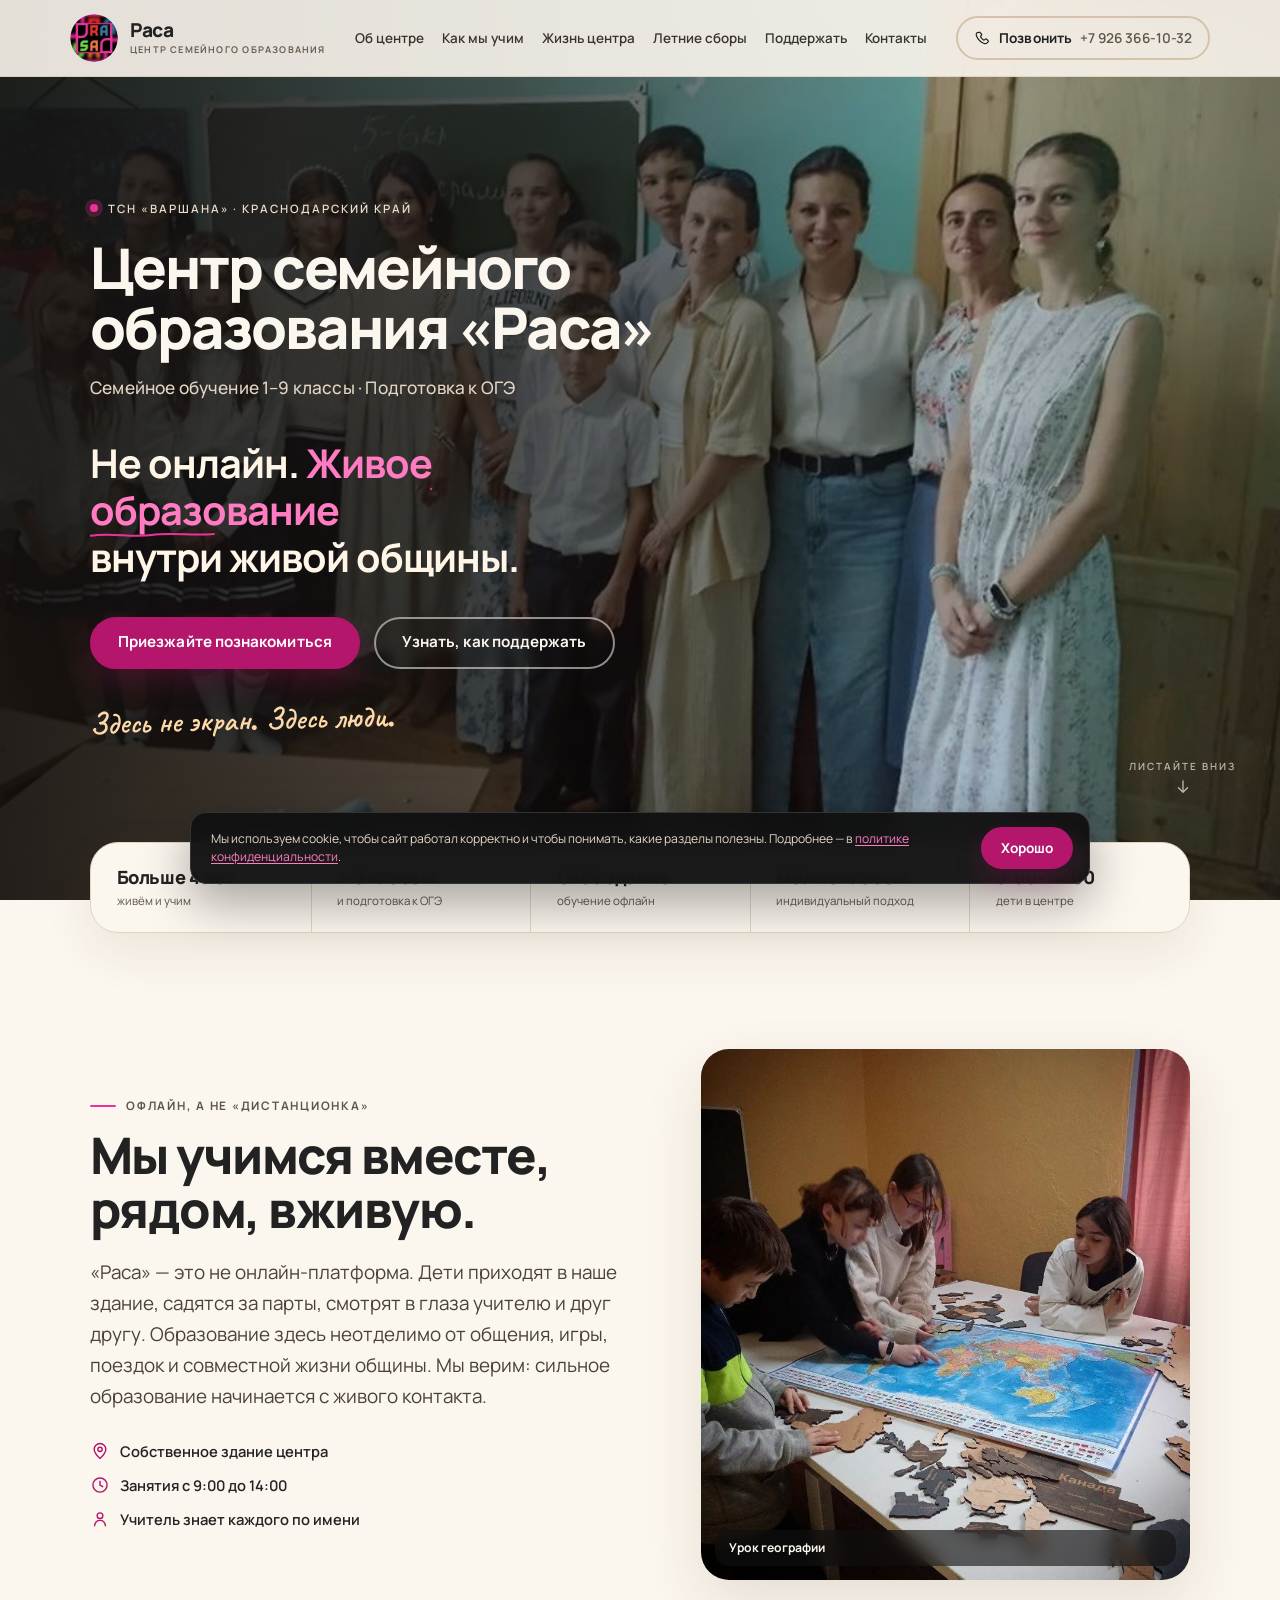
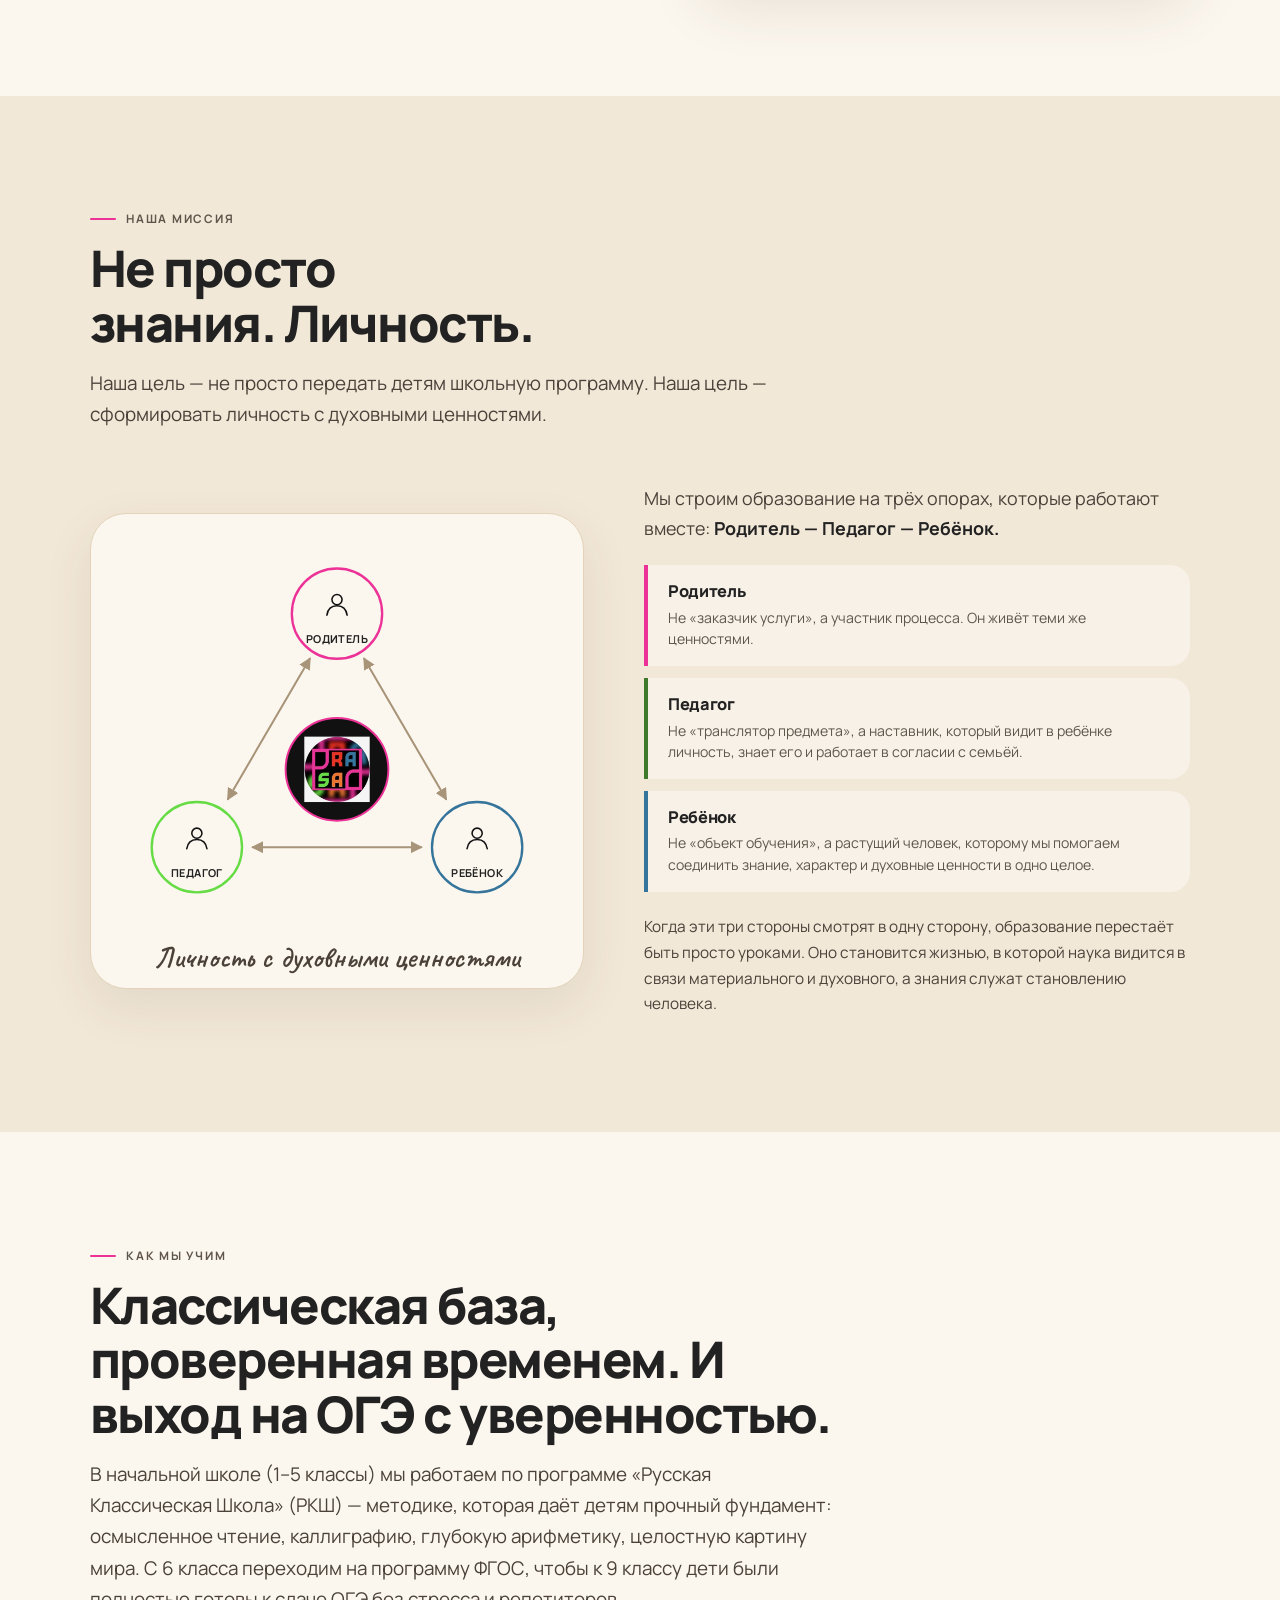
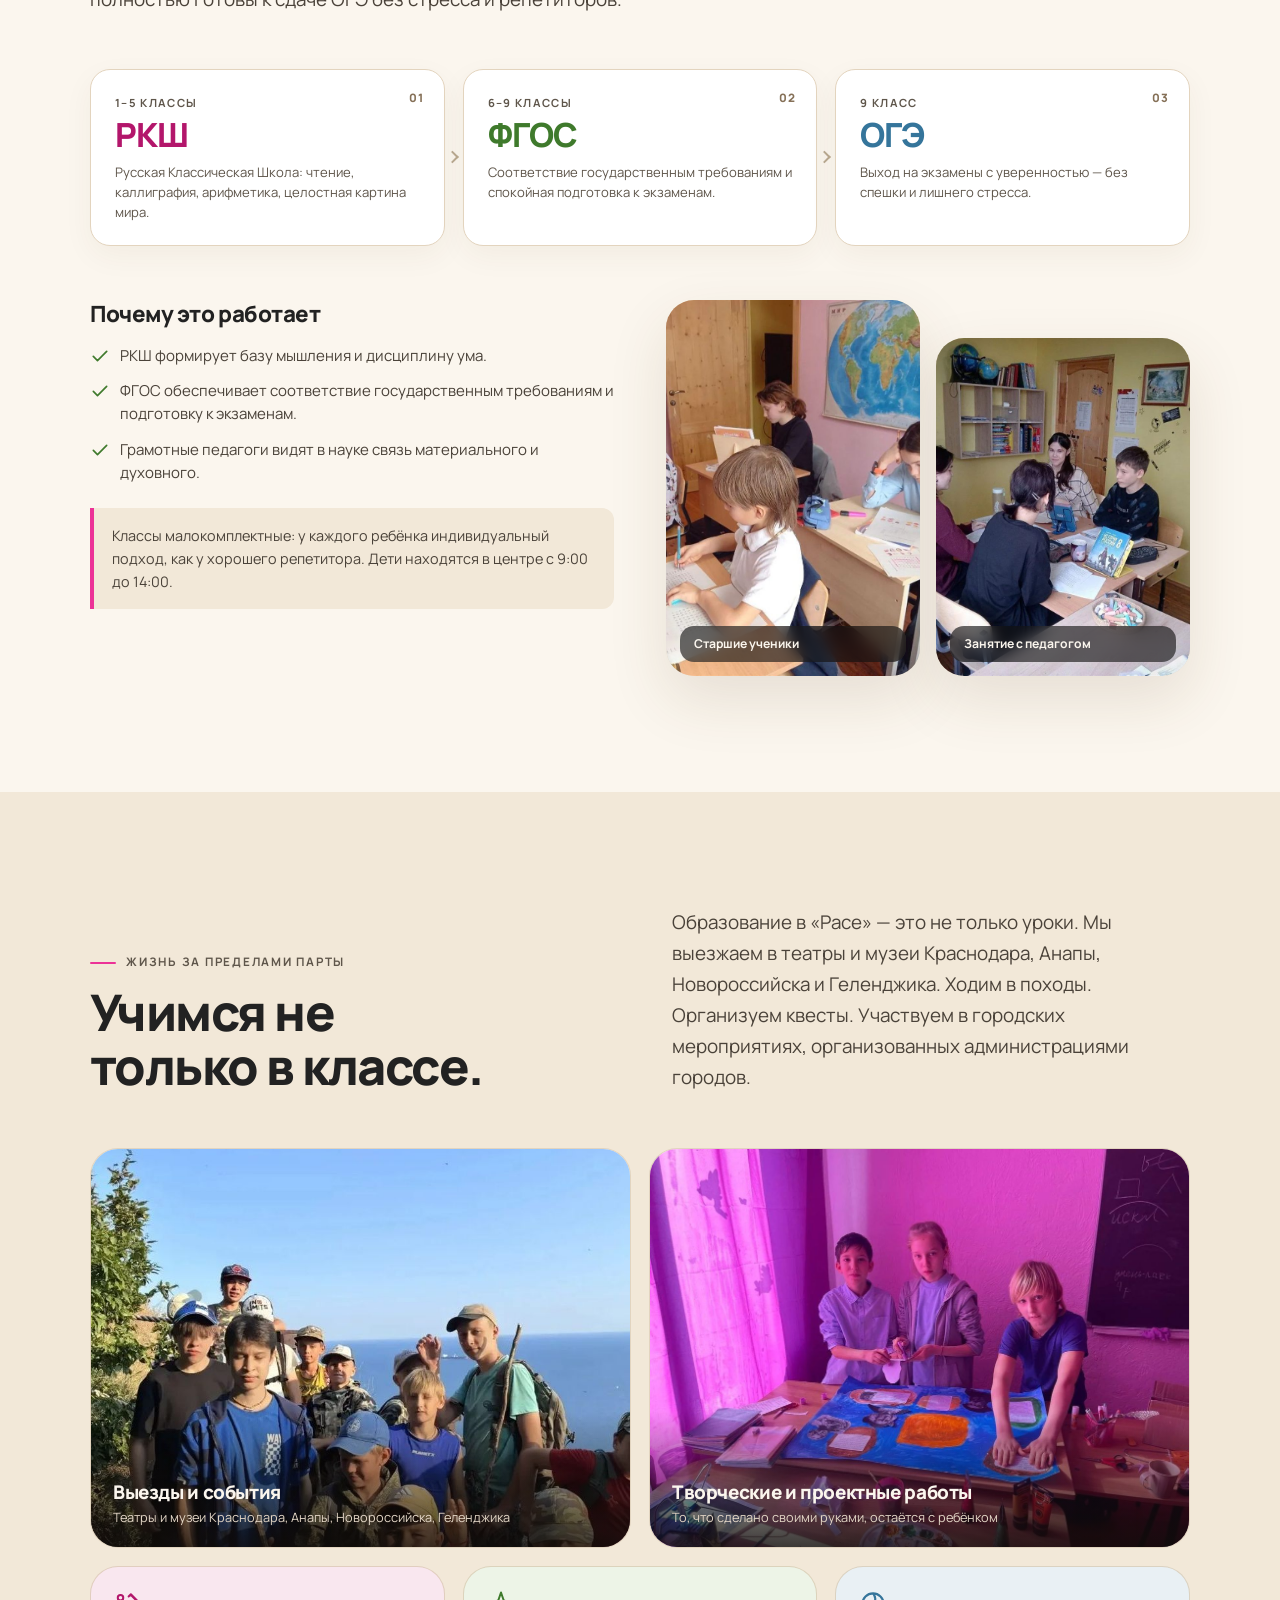
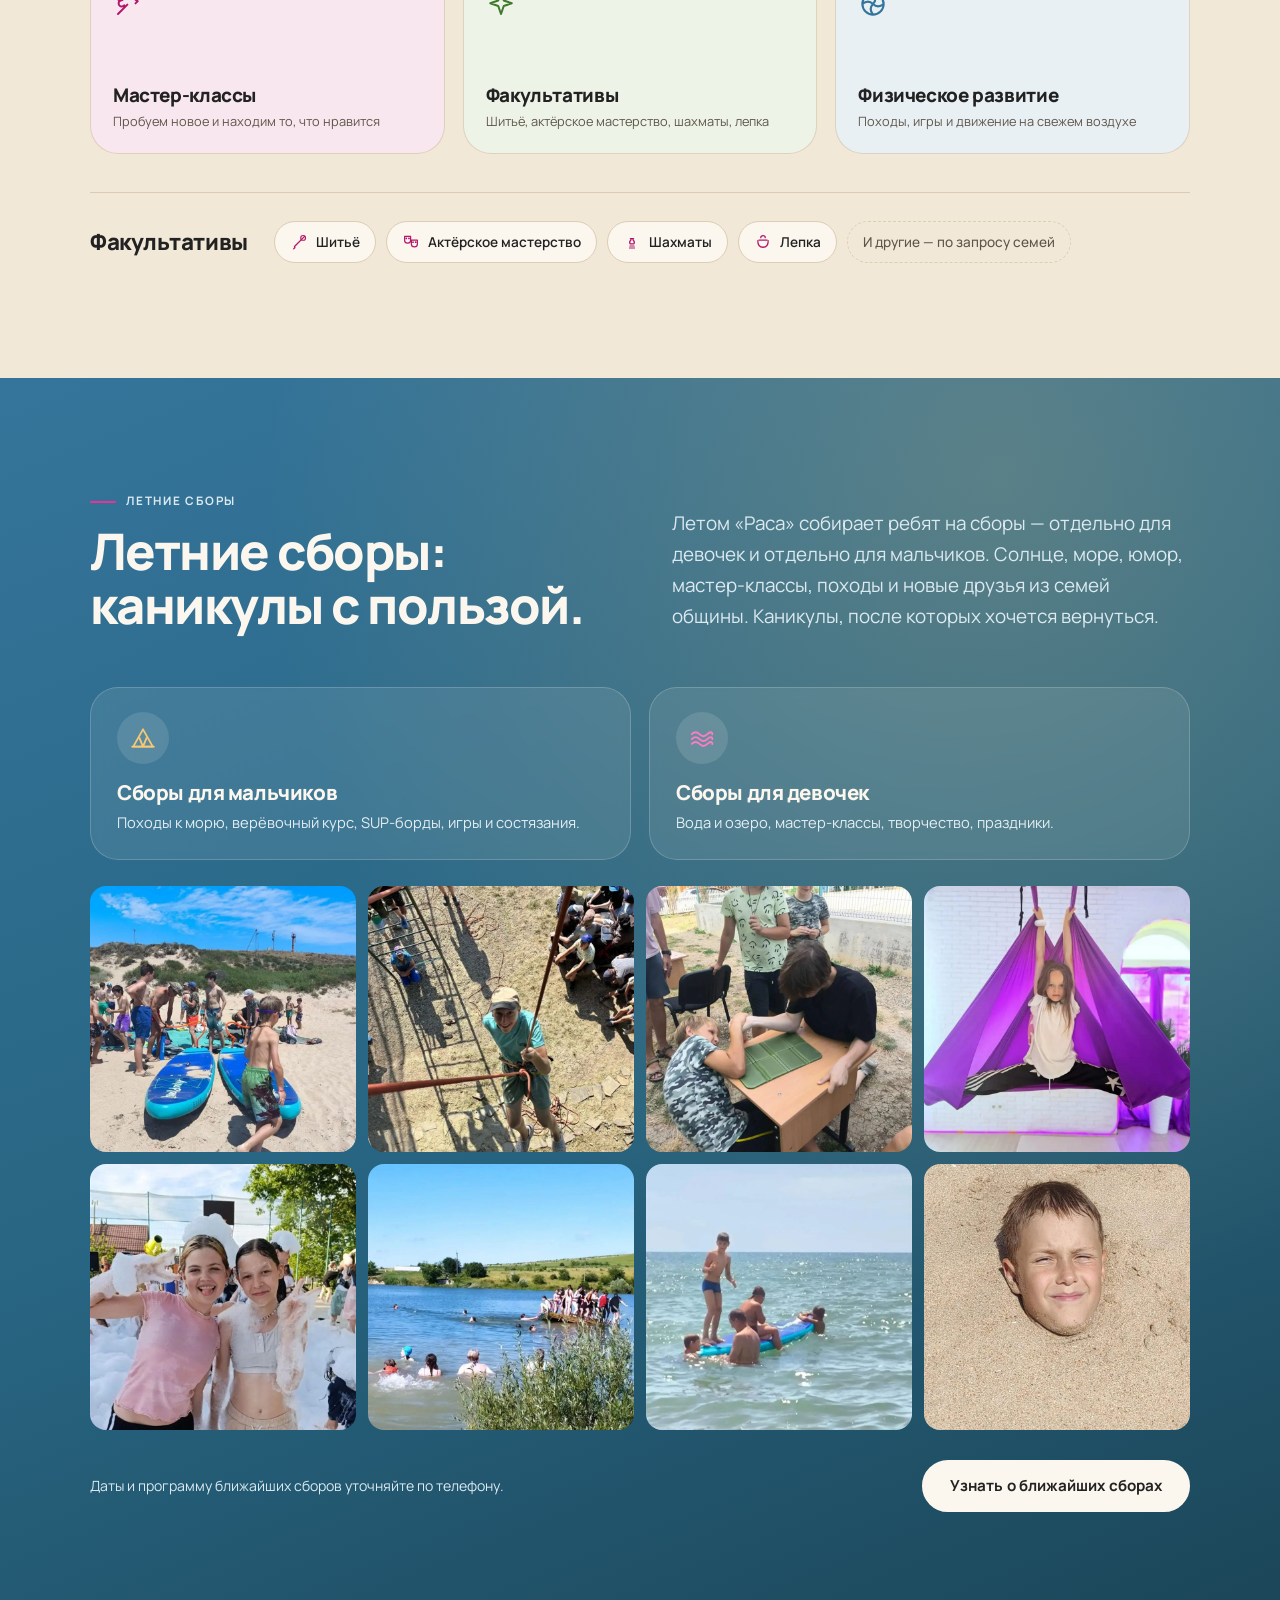
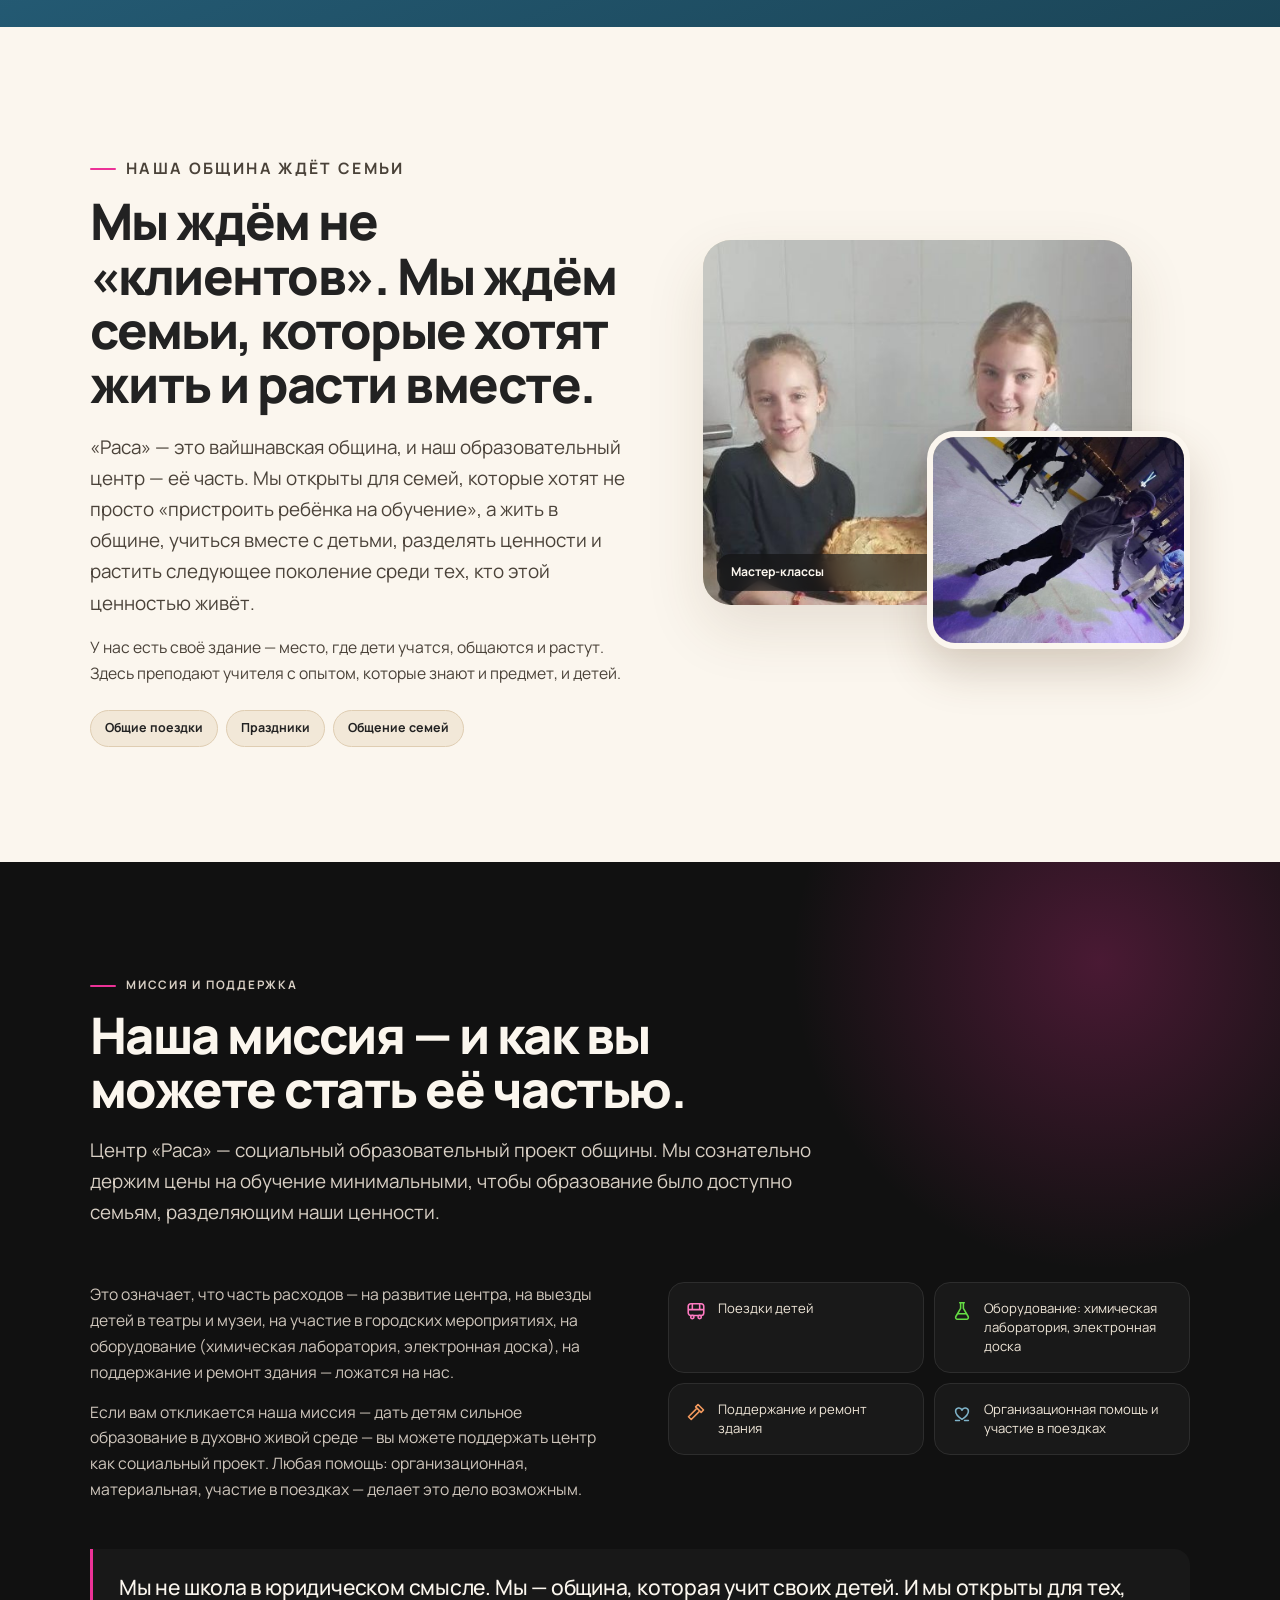
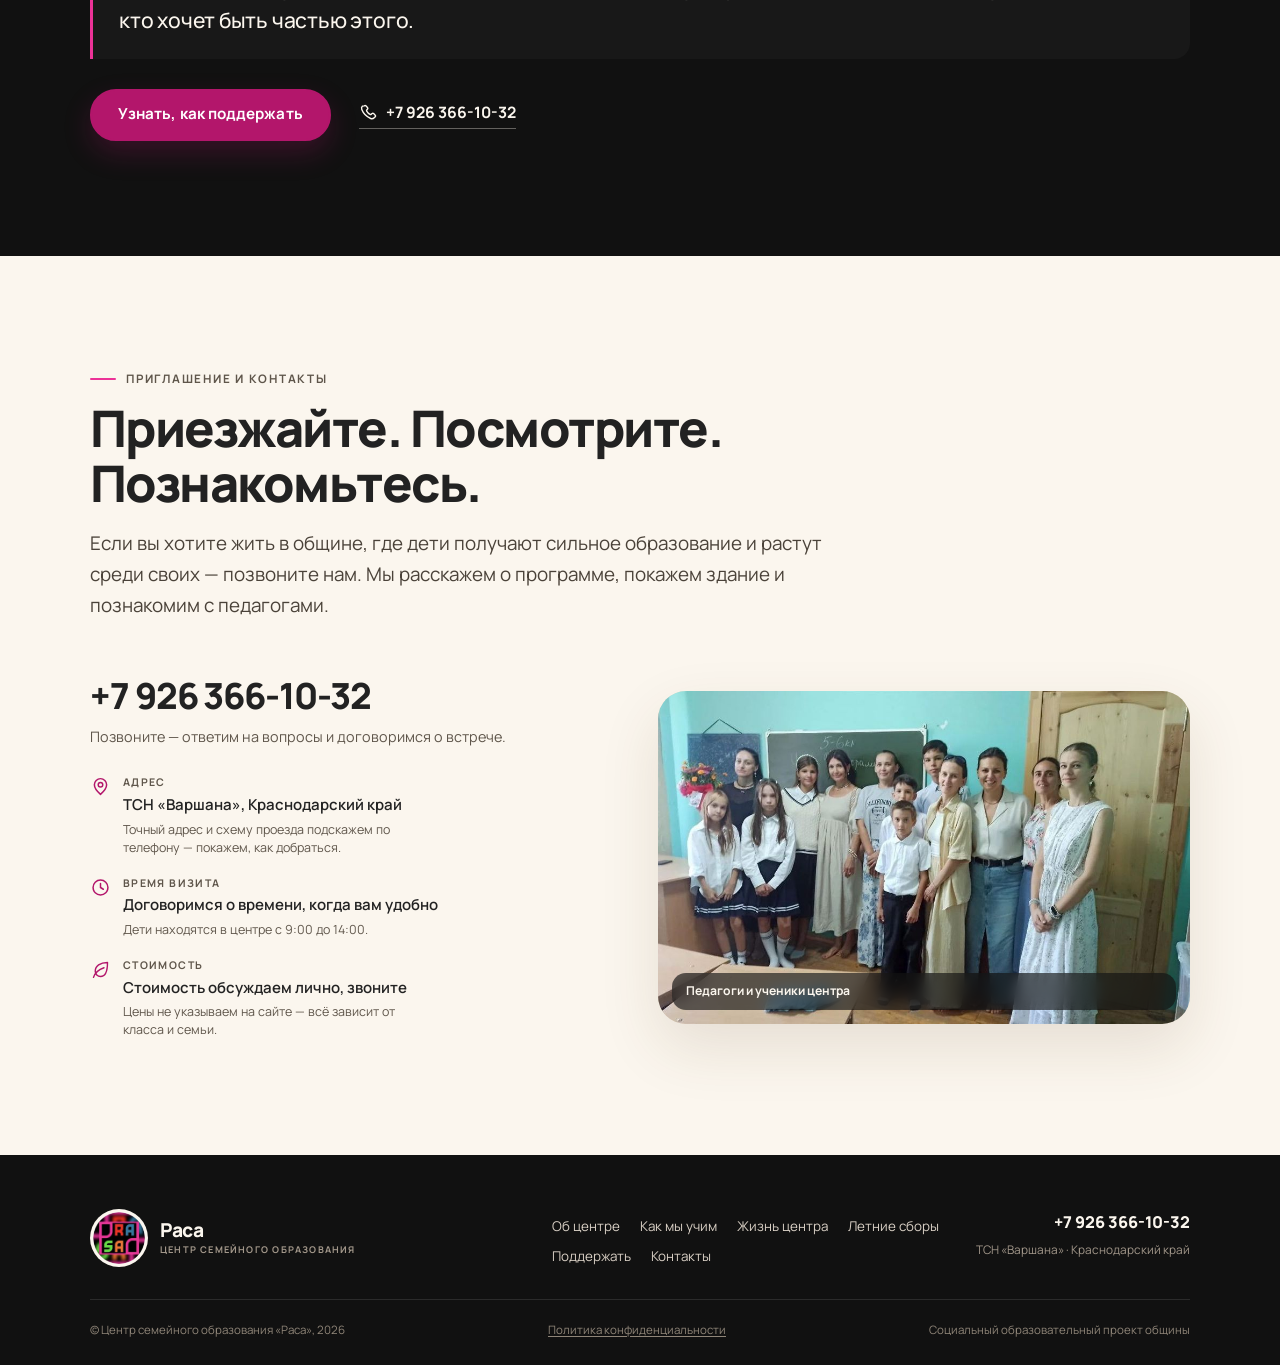
==== index.html @ f750cf36 "Лендинг центра «Раса»: реальные фото, без формы заявки" ====
<!DOCTYPE html>
<html lang="ru" class="no-js">
<head>
  <meta charset="utf-8">
  <meta name="viewport" content="width=device-width, initial-scale=1">
  <title>Центр семейного образования «Раса» — офлайн-обучение 1–9 классы, ТСН «Варшана»</title>
  <meta name="description" content="«Раса» — центр семейного образования в ТСН «Варшана», Краснодарский край. Офлайн-обучение детей 1–9 классов: РКШ, ФГОС, подготовка к ОГЭ, факультативы, поездки и летние сборы.">
  <link rel="canonical" href="https://rasa-center.ru/">
  <meta name="theme-color" content="#FBF6EE">
  <meta name="format-detection" content="telephone=no">

  <meta property="og:type" content="website">
  <meta property="og:locale" content="ru_RU">
  <meta property="og:site_name" content="Центр семейного образования «Раса»">
  <meta property="og:title" content="Центр семейного образования «Раса»">
  <meta property="og:description" content="Не онлайн. Живое образование внутри живой общины. Офлайн-обучение 1–9 классы, подготовка к ОГЭ, факультативы и летние сборы в ТСН «Варшана».">
  <meta property="og:url" content="https://rasa-center.ru/">
  <meta property="og:image" content="https://rasa-center.ru/assets/og-cover.jpg">
  <meta property="og:image:width" content="1200">
  <meta property="og:image:height" content="630">
  <meta property="og:image:alt" content="Центр семейного образования «Раса» — здесь не экран, здесь люди">
  <meta name="twitter:card" content="summary_large_image">
  <meta name="twitter:title" content="Центр семейного образования «Раса»">
  <meta name="twitter:description" content="Не онлайн. Живое образование внутри живой общины. ТСН «Варшана», Краснодарский край.">
  <meta name="twitter:image" content="https://rasa-center.ru/assets/og-cover.jpg">

  <link rel="icon" type="image/svg+xml" href="favicon.svg">
  <link rel="apple-touch-icon" href="assets/apple-touch-icon.png">
  <link rel="manifest" href="site.webmanifest">

  <link rel="stylesheet" href="styles.css">

  <script>document.documentElement.classList.remove('no-js');document.documentElement.classList.add('js');</script>

  <script type="application/ld+json">
  {
    "@context": "https://schema.org",
    "@type": ["EducationalOrganization", "Organization"],
    "name": "Центр семейного образования «Раса»",
    "alternateName": "Раса",
    "description": "Офлайн-центр семейного образования для детей 1–9 классов в ТСН «Варшана», Краснодарский край. Начальная школа по программе «Русская Классическая Школа», средняя — по ФГОС, подготовка к ОГЭ.",
    "url": "https://rasa-center.ru/",
    "logo": "https://rasa-center.ru/assets/logo.png",
    "image": "https://rasa-center.ru/assets/og-cover.jpg",
    "telephone": "+7-926-366-10-32",
    "address": {
      "@type": "PostalAddress",
      "addressRegion": "Краснодарский край",
      "addressLocality": "ТСН «Варшана»",
      "addressCountry": "RU"
    },
    "areaServed": {
      "@type": "AdministrativeArea",
      "name": "Краснодарский край"
    },
    "knowsAbout": ["семейное образование", "Русская Классическая Школа", "ФГОС", "подготовка к ОГЭ"]
  }
  </script>
</head>
<body>
  <a class="skip-link" href="#main">Перейти к содержанию</a>

  <!-- SVG-спрайт иконок -->
  <svg class="svg-sprite" xmlns="http://www.w3.org/2000/svg" aria-hidden="true" focusable="false">
    <symbol id="i-phone" viewBox="0 0 24 24">
      <path d="M6.6 3.5c.5-.5 1.3-.5 1.8 0l2 2c.5.5.6 1.3.1 1.9l-1 1.2c-.3.4-.4.9-.1 1.3 1 1.7 2.4 3.1 4.1 4.1.4.2.9.2 1.3-.1l1.2-1c.6-.5 1.4-.4 1.9.1l2 2c.5.5.5 1.3 0 1.8l-1.3 1.3c-1.1 1.1-2.8 1.5-4.3.9-5-2-8.9-5.9-10.9-10.9-.6-1.5-.2-3.2.9-4.3z" fill="none" stroke="currentColor" stroke-width="1.7" stroke-linejoin="round"/>
    </symbol>
    <symbol id="i-arrow-right" viewBox="0 0 24 24">
      <path d="M4 12h15M13 6l6 6-6 6" fill="none" stroke="currentColor" stroke-width="1.8" stroke-linecap="round" stroke-linejoin="round"/>
    </symbol>
    <symbol id="i-arrow-down" viewBox="0 0 24 24">
      <path d="M12 4v15M6 13l6 6 6-6" fill="none" stroke="currentColor" stroke-width="1.8" stroke-linecap="round" stroke-linejoin="round"/>
    </symbol>
    <symbol id="i-check" viewBox="0 0 24 24">
      <path d="M4 12.5l5 5L20 6.5" fill="none" stroke="currentColor" stroke-width="2" stroke-linecap="round" stroke-linejoin="round"/>
    </symbol>
    <symbol id="i-pin" viewBox="0 0 24 24">
      <path d="M12 21s7-6.2 7-11a7 7 0 1 0-14 0c0 4.8 7 11 7 11z" fill="none" stroke="currentColor" stroke-width="1.7" stroke-linejoin="round"/>
      <circle cx="12" cy="10" r="2.6" fill="none" stroke="currentColor" stroke-width="1.7"/>
    </symbol>
    <symbol id="i-clock" viewBox="0 0 24 24">
      <circle cx="12" cy="12" r="8.5" fill="none" stroke="currentColor" stroke-width="1.7"/>
      <path d="M12 7.5V12l3.2 2" fill="none" stroke="currentColor" stroke-width="1.7" stroke-linecap="round"/>
    </symbol>
    <symbol id="i-sun" viewBox="0 0 24 24">
      <circle cx="12" cy="12" r="4.2" fill="none" stroke="currentColor" stroke-width="1.7"/>
      <path d="M12 2.5v2.2M12 19.3v2.2M2.5 12h2.2M19.3 12h2.2M5.2 5.2l1.6 1.6M17.2 17.2l1.6 1.6M18.8 5.2l-1.6 1.6M6.8 17.2l-1.6 1.6" fill="none" stroke="currentColor" stroke-width="1.7" stroke-linecap="round"/>
    </symbol>
    <symbol id="i-spark" viewBox="0 0 24 24">
      <path d="M12 2.8l2.2 6.4 6.4 2.2-6.4 2.2L12 20l-2.2-6.4L3.4 11.4l6.4-2.2z" fill="none" stroke="currentColor" stroke-width="1.6" stroke-linejoin="round"/>
    </symbol>
    <symbol id="i-bus" viewBox="0 0 24 24">
      <rect x="3.5" y="4" width="17" height="13" rx="3" fill="none" stroke="currentColor" stroke-width="1.7"/>
      <path d="M3.5 10.5h17M8 4v6.5M16 4v6.5" fill="none" stroke="currentColor" stroke-width="1.7"/>
      <circle cx="8" cy="18.5" r="1.8" fill="none" stroke="currentColor" stroke-width="1.7"/>
      <circle cx="16" cy="18.5" r="1.8" fill="none" stroke="currentColor" stroke-width="1.7"/>
    </symbol>
    <symbol id="i-flask" viewBox="0 0 24 24">
      <path d="M9.5 3h5M10.5 3v6.2L5.3 18a2 2 0 0 0 1.8 3h9.8a2 2 0 0 0 1.8-3l-5.2-8.8V3" fill="none" stroke="currentColor" stroke-width="1.7" stroke-linecap="round" stroke-linejoin="round"/>
      <path d="M7.2 15h9.6" fill="none" stroke="currentColor" stroke-width="1.7"/>
    </symbol>
    <symbol id="i-hammer" viewBox="0 0 24 24">
      <path d="M14.2 3.8l6 6-2.6 2.6-6-6zM12.4 8.6L3.8 17.2l3 3 8.6-8.6" fill="none" stroke="currentColor" stroke-width="1.7" stroke-linejoin="round"/>
    </symbol>
    <symbol id="i-heart-hands" viewBox="0 0 24 24">
      <path d="M12 20s-7-4.3-7-9a3.6 3.6 0 0 1 7-1 3.6 3.6 0 0 1 7 1c0 4.7-7 9-7 9z" fill="none" stroke="currentColor" stroke-width="1.7" stroke-linejoin="round"/>
      <path d="M5 21.2h4.2M14.8 21.2H19" stroke="currentColor" stroke-width="1.7" stroke-linecap="round"/>
    </symbol>
    <symbol id="i-needle" viewBox="0 0 24 24">
      <path d="M19.5 4.5L6 18M5 21l1.6-1.6M9 15l-3 3" fill="none" stroke="currentColor" stroke-width="1.7" stroke-linecap="round"/>
      <circle cx="17.5" cy="6.5" r="3.2" fill="none" stroke="currentColor" stroke-width="1.5"/>
    </symbol>
    <symbol id="i-masks" viewBox="0 0 24 24">
      <path d="M3.5 4.5h8v5a4 4 0 0 1-8 0z" fill="none" stroke="currentColor" stroke-width="1.6" stroke-linejoin="round"/>
      <path d="M12.5 9.5h8v5a4 4 0 0 1-8 0z" fill="none" stroke="currentColor" stroke-width="1.6" stroke-linejoin="round"/>
      <path d="M5.7 7.2h.01M9.3 7.2h.01M14.7 12.2h.01M18.3 12.2h.01" stroke="currentColor" stroke-width="2.4" stroke-linecap="round"/>
    </symbol>
    <symbol id="i-chess" viewBox="0 0 24 24">
      <path d="M8 20h8M8.6 17.3h6.8M9.6 14.5c-1.6-2.3-.3-4.4 1.3-5.6l-1.1-1.6h4.4l-1.1 1.6c1.6 1.2 2.9 3.3 1.3 5.6z" fill="none" stroke="currentColor" stroke-width="1.6" stroke-linejoin="round"/>
    </symbol>
    <symbol id="i-clay" viewBox="0 0 24 24">
      <path d="M5 9.5c0 6 2.4 9.5 7 9.5s7-3.5 7-9.5" fill="none" stroke="currentColor" stroke-width="1.7"/>
      <path d="M6.5 9.5h11M9 6.2c0-1.5 1.3-2.7 3-2.7s3 1.2 3 2.7" fill="none" stroke="currentColor" stroke-width="1.7" stroke-linecap="round"/>
    </symbol>
    <symbol id="i-ball" viewBox="0 0 24 24">
      <circle cx="12" cy="12" r="8.5" fill="none" stroke="currentColor" stroke-width="1.7"/>
      <path d="M12 3.5c2.4 3 2.4 6 0 8.5s-2.4 5.5 0 8.5M3.5 12c3-2.4 6-2.4 8.5 0s5.5 2.4 8.5 0" fill="none" stroke="currentColor" stroke-width="1.7"/>
    </symbol>
    <symbol id="i-tent" viewBox="0 0 24 24">
      <path d="M12 4L3 20h18z" fill="none" stroke="currentColor" stroke-width="1.7" stroke-linejoin="round"/>
      <path d="M12 20l3.5-8.5M12 20l-3.5-8.5" fill="none" stroke="currentColor" stroke-width="1.7"/>
      <path d="M2 20h20" fill="none" stroke="currentColor" stroke-width="1.7" stroke-linecap="round"/>
    </symbol>
    <symbol id="i-waves" viewBox="0 0 24 24">
      <path d="M2.5 8.5c2.4-2.4 4.8-2.4 7.2 0s4.8 2.4 7.2 0 4.8-2.4 4.6 0M2.5 13c2.4-2.4 4.8-2.4 7.2 0s4.8 2.4 7.2 0 4.8-2.4 4.6 0M2.5 17.5c2.4-2.4 4.8-2.4 7.2 0s4.8 2.4 7.2 0 4.8-2.4 4.6 0" fill="none" stroke="currentColor" stroke-width="1.7" stroke-linecap="round"/>
    </symbol>
    <symbol id="i-workshop" viewBox="0 0 24 24">
      <path d="M4 20l7.5-7.5M14 4.5l5.5 5.5M12.5 6l1.8-1.8 5.5 5.5-1.8 1.8M5.5 9.5a2.5 2.5 0 1 0 3.5 3.5" fill="none" stroke="currentColor" stroke-width="1.6" stroke-linecap="round" stroke-linejoin="round"/>
      <circle cx="6" cy="7" r="2.2" fill="none" stroke="currentColor" stroke-width="1.6"/>
    </symbol>
    <symbol id="i-close" viewBox="0 0 24 24">
      <path d="M6 6l12 12M18 6L6 18" fill="none" stroke="currentColor" stroke-width="2" stroke-linecap="round"/>
    </symbol>
    <symbol id="i-chevron-left" viewBox="0 0 24 24">
      <path d="M15 5l-7 7 7 7" fill="none" stroke="currentColor" stroke-width="2" stroke-linecap="round" stroke-linejoin="round"/>
    </symbol>
    <symbol id="i-chevron-right" viewBox="0 0 24 24">
      <path d="M9 5l7 7-7 7" fill="none" stroke="currentColor" stroke-width="2" stroke-linecap="round" stroke-linejoin="round"/>
    </symbol>
    <symbol id="i-person" viewBox="0 0 24 24">
      <circle cx="12" cy="8" r="3.4" fill="none" stroke="currentColor" stroke-width="1.7"/>
      <path d="M5.5 20c.6-4.2 3-6.4 6.5-6.4s5.9 2.2 6.5 6.4" fill="none" stroke="currentColor" stroke-width="1.7" stroke-linecap="round"/>
    </symbol>
    <symbol id="i-leaf" viewBox="0 0 24 24">
      <path d="M20 4c-8.5 0-14 4-14 10a6 6 0 0 0 6 6c6 0 8-7 8-16z" fill="none" stroke="currentColor" stroke-width="1.6" stroke-linejoin="round"/>
      <path d="M4 21c2-6 6-9 12-11" fill="none" stroke="currentColor" stroke-width="1.6" stroke-linecap="round"/>
    </symbol>
  </svg>

  <header class="site-header" id="header">
    <div class="container header__inner">
      <a class="brand" href="#top" aria-label="Центр «Раса» — к началу страницы">
        <img class="brand__logo" src="assets/logo.png" alt="" width="48" height="48">
        <span class="brand__text">
          <span class="brand__name">Раса</span>
          <span class="brand__desc">центр семейного образования</span>
        </span>
      </a>

      <nav class="nav" aria-label="Основная навигация">
        <ul class="nav__list">
          <li><a class="nav__link" href="#offline">Об центре</a></li>
          <li><a class="nav__link" href="#program">Как мы учим</a></li>
          <li><a class="nav__link" href="#life">Жизнь центра</a></li>
          <li><a class="nav__link" href="#summer">Летние сборы</a></li>
          <li><a class="nav__link" href="#support">Поддержать</a></li>
          <li><a class="nav__link" href="#contact">Контакты</a></li>
        </ul>
      </nav>

      <div class="header__actions">
        <a class="btn btn--outline btn--phone" href="tel:+79263661032" data-goal="phone_click">
          <svg class="icon" aria-hidden="true" focusable="false"><use href="#i-phone"/></svg>
          <span>Позвонить</span>
          <span class="btn__number">+7 926 366-10-32</span>
        </a>
        <button class="burger" type="button" aria-expanded="false" aria-controls="mobile-menu" aria-label="Открыть меню">
          <span class="burger__line"></span>
          <span class="burger__line"></span>
          <span class="burger__line"></span>
        </button>
      </div>
    </div>

    <div class="mobile-menu" id="mobile-menu" hidden>
      <nav aria-label="Мобильная навигация">
        <ul class="mobile-menu__list">
          <li><a href="#offline">Об центре</a></li>
          <li><a href="#program">Как мы учим</a></li>
          <li><a href="#life">Жизнь центра</a></li>
          <li><a href="#summer">Летние сборы</a></li>
          <li><a href="#support">Поддержать</a></li>
          <li><a href="#contact">Контакты</a></li>
        </ul>
      </nav>
      <a class="mobile-menu__phone" href="tel:+79263661032" data-goal="phone_click">
        <svg class="icon" aria-hidden="true" focusable="false"><use href="#i-phone"/></svg>
        +7 926 366-10-32
      </a>
      <p class="mobile-menu__note">ТСН «Варшана» · Краснодарский край</p>
    </div>
  </header>

  <main id="main">
    <!-- Блок 1. Главный экран -->
    <section class="hero" id="top" aria-labelledby="hero-title">
      <div class="hero__media" aria-hidden="true">
        <img src="assets/img/hero.jpg" alt="" width="1280" height="720" fetchpriority="high">
      </div>
      <div class="container hero__inner">
        <p class="hero__kicker"><span class="dot" aria-hidden="true"></span>ТСН «Варшана» · Краснодарский край</p>
        <h1 class="hero__title" id="hero-title">Центр семейного образования «Раса»</h1>
        <p class="hero__subtitle">Семейное обучение 1–9 классы · Подготовка к ОГЭ</p>
        <p class="hero__phrase">Не онлайн. <span class="accent">Живое образование</span><br>внутри живой общины.</p>
        <div class="hero__actions">
          <a class="btn btn--primary" href="#contact" data-goal="cta_meet">Приезжайте познакомиться</a>
          <a class="btn btn--ghost" href="#support" data-goal="cta_support">Узнать, как поддержать</a>
        </div>
        <p class="hero__note">Здесь не экран. Здесь люди.</p>
      </div>
      <div class="hero__scroll" aria-hidden="true">
        <span>Листайте вниз</span>
        <svg class="icon"><use href="#i-arrow-down"/></svg>
      </div>
    </section>

    <!-- Полоса фактов -->
    <div class="facts-wrap">
      <div class="container">
        <ul class="facts" aria-label="Ключевые факты о центре">
          <li class="fact">
            <span class="fact__value">Больше 4 лет</span>
            <span class="fact__label">живём и учим</span>
          </li>
          <li class="fact">
            <span class="fact__value">1–9 классы</span>
            <span class="fact__label">и подготовка к ОГЭ</span>
          </li>
          <li class="fact">
            <span class="fact__value">Своё здание</span>
            <span class="fact__label">обучение офлайн</span>
          </li>
          <li class="fact">
            <span class="fact__value">Малые классы</span>
            <span class="fact__label">индивидуальный подход</span>
          </li>
          <li class="fact">
            <span class="fact__value">9:00–14:00</span>
            <span class="fact__label">дети в центре</span>
          </li>
        </ul>
      </div>
    </div>

    <!-- Блок 2. Офлайн -->
    <section class="section section--cream" id="offline" aria-labelledby="offline-title">
      <div class="container split">
        <div class="split__text reveal">
          <p class="eyebrow"><span class="eyebrow__line" aria-hidden="true"></span>Офлайн, а не «дистанционка»</p>
          <h2 class="section-title" id="offline-title">Мы учимся вместе, рядом, вживую.</h2>
          <p class="lead">«Раса» — это не онлайн-платформа. Дети приходят в наше здание, садятся за парты, смотрят в глаза учителю и друг другу. Образование здесь неотделимо от общения, игры, поездок и совместной жизни общины. Мы верим: сильное образование начинается с живого контакта.</p>
          <ul class="mini-facts">
            <li><svg class="icon" aria-hidden="true"><use href="#i-pin"/></svg>Собственное здание центра</li>
            <li><svg class="icon" aria-hidden="true"><use href="#i-clock"/></svg>Занятия с 9:00 до 14:00</li>
            <li><svg class="icon" aria-hidden="true"><use href="#i-person"/></svg>Учитель знает каждого по имени</li>
          </ul>
        </div>
        <figure class="photo photo--tall reveal">
          <img src="assets/img/offline.jpg" alt="Ученики центра «Раса» собирают карту мира на уроке географии" width="825" height="897" loading="lazy">
          <figcaption class="photo__caption">
            <span class="photo__label">Урок географии</span>
          </figcaption>
        </figure>
      </div>
    </section>

    <!-- Блок 3. Миссия -->
    <section class="section section--beige" id="mission" aria-labelledby="mission-title">
      <div class="container">
        <header class="section-head reveal">
          <p class="eyebrow"><span class="eyebrow__line" aria-hidden="true"></span>Наша миссия</p>
          <h2 class="section-title" id="mission-title">Не просто знания. Личность.</h2>
          <p class="lead">Наша цель — не просто передать детям школьную программу. Наша цель — сформировать личность с духовными ценностями.</p>
        </header>

        <div class="mission">
          <div class="mission__scheme reveal">
            <!-- Схема для десктопа -->
            <svg class="scheme scheme--desktop" viewBox="0 0 560 510" role="img" aria-labelledby="scheme-title scheme-desc">
              <title id="scheme-title">Схема «родитель — педагог — ребёнок»</title>
              <desc id="scheme-desc">Три равные опоры связаны между собой, в центре — логотип «Раса» и личность с духовными ценностями.</desc>
              <defs>
                <marker id="arrow-end" viewBox="0 0 10 10" refX="8.5" refY="5" markerWidth="6" markerHeight="6" orient="auto-start-reverse">
                  <path d="M0 0l10 5-10 5z" fill="#A89478"/>
                </marker>
              </defs>
              <g stroke="#A89478" stroke-width="2.6" stroke-linecap="round">
                <path d="M245 150L140 330" marker-start="url(#arrow-end)" marker-end="url(#arrow-end)"/>
                <path d="M315 150L420 330" marker-start="url(#arrow-end)" marker-end="url(#arrow-end)"/>
                <path d="M172 392h216" marker-start="url(#arrow-end)" marker-end="url(#arrow-end)"/>
              </g>

              <g>
                <circle cx="280" cy="92" r="58" fill="#FBF6EE" stroke="#EC3297" stroke-width="3"/>
                <g transform="translate(262 62)" color="#111111">
                  <circle cx="18" cy="12" r="6.5" fill="none" stroke="currentColor" stroke-width="2"/>
                  <path d="M5 32c1.2-8 6.4-12 13-12s11.8 4 13 12" fill="none" stroke="currentColor" stroke-width="2" stroke-linecap="round"/>
                </g>
                <text x="280" y="130" text-anchor="middle" font-size="14" font-weight="700" letter-spacing=".04em" fill="#222222">РОДИТЕЛЬ</text>
              </g>

              <g>
                <circle cx="100" cy="392" r="58" fill="#FBF6EE" stroke="#65DC44" stroke-width="3"/>
                <g transform="translate(82 362)" color="#111111">
                  <circle cx="18" cy="12" r="6.5" fill="none" stroke="currentColor" stroke-width="2"/>
                  <path d="M5 32c1.2-8 6.4-12 13-12s11.8 4 13 12" fill="none" stroke="currentColor" stroke-width="2" stroke-linecap="round"/>
                </g>
                <text x="100" y="430" text-anchor="middle" font-size="14" font-weight="700" letter-spacing=".04em" fill="#222222">ПЕДАГОГ</text>
              </g>

              <g>
                <circle cx="460" cy="392" r="58" fill="#FBF6EE" stroke="#35759B" stroke-width="3"/>
                <g transform="translate(442 362)" color="#111111">
                  <circle cx="18" cy="12" r="6.5" fill="none" stroke="currentColor" stroke-width="2"/>
                  <path d="M5 32c1.2-8 6.4-12 13-12s11.8 4 13 12" fill="none" stroke="currentColor" stroke-width="2" stroke-linecap="round"/>
                </g>
                <text x="460" y="430" text-anchor="middle" font-size="14" font-weight="700" letter-spacing=".04em" fill="#222222">РЕБЁНОК</text>
              </g>

              <g>
                <circle cx="280" cy="292" r="66" fill="#111111"/>
                <circle cx="280" cy="292" r="66" fill="none" stroke="#EC3297" stroke-width="2.5"/>
                <image href="assets/logo.png" x="238" y="250" width="84" height="84"/>
              </g>
            </svg>

            <!-- Схема для телефона -->
            <div class="scheme-stack" aria-hidden="true">
              <div class="scheme-node scheme-node--pink">
                <svg class="icon"><use href="#i-person"/></svg>
                Родитель
              </div>
              <div class="scheme-arrow"></div>
              <div class="scheme-node scheme-node--green">
                <svg class="icon"><use href="#i-person"/></svg>
                Педагог
              </div>
              <div class="scheme-arrow"></div>
              <div class="scheme-node scheme-node--blue">
                <svg class="icon"><use href="#i-person"/></svg>
                Ребёнок
              </div>
              <div class="scheme-arrow scheme-arrow--long"></div>
              <div class="scheme-center">
                <img src="assets/logo.png" alt="" width="64" height="64" loading="lazy">
                <span>Личность с духовными ценностями</span>
              </div>
            </div>

            <p class="scheme-caption">Личность с духовными ценностями</p>
          </div>

          <div class="mission__content reveal">
            <p class="mission__intro">Мы строим образование на трёх опорах, которые работают вместе: <strong>Родитель — Педагог — Ребёнок.</strong></p>

            <div class="pillars">
              <article class="pillar pillar--pink">
                <h3 class="pillar__title">Родитель</h3>
                <p>Не «заказчик услуги», а участник процесса. Он живёт теми же ценностями.</p>
              </article>
              <article class="pillar pillar--green">
                <h3 class="pillar__title">Педагог</h3>
                <p>Не «транслятор предмета», а наставник, который видит в ребёнке личность, знает его и работает в согласии с семьёй.</p>
              </article>
              <article class="pillar pillar--blue">
                <h3 class="pillar__title">Ребёнок</h3>
                <p>Не «объект обучения», а растущий человек, которому мы помогаем соединить знание, характер и духовные ценности в одно целое.</p>
              </article>
            </div>

            <p class="mission__outro">Когда эти три стороны смотрят в одну сторону, образование перестаёт быть просто уроками. Оно становится жизнью, в которой наука видится в связи материального и духовного, а знания служат становлению человека.</p>
          </div>
        </div>
      </div>
    </section>

    <!-- Блок 4. Как мы учим -->
    <section class="section section--cream" id="program" aria-labelledby="program-title">
      <div class="container">
        <header class="section-head reveal">
          <p class="eyebrow"><span class="eyebrow__line" aria-hidden="true"></span>Как мы учим</p>
          <h2 class="section-title section-title--wide" id="program-title">Классическая база, проверенная временем. И выход на ОГЭ с уверенностью.</h2>
          <p class="lead">В начальной школе (1–5 классы) мы работаем по программе «Русская Классическая Школа» (РКШ) — методике, которая даёт детям прочный фундамент: осмысленное чтение, каллиграфию, глубокую арифметику, целостную картину мира. С 6 класса переходим на программу ФГОС, чтобы к 9 классу дети были полностью готовы к сдаче ОГЭ без стресса и репетиторов.</p>
        </header>

        <ol class="steps reveal" aria-label="Путь ребёнка в центре «Раса»">
          <li class="step">
            <span class="step__num" aria-hidden="true">01</span>
            <span class="step__period">1–5 классы</span>
            <span class="step__program">РКШ</span>
            <span class="step__desc">Русская Классическая Школа: чтение, каллиграфия, арифметика, целостная картина мира.</span>
          </li>
          <li class="step">
            <span class="step__num" aria-hidden="true">02</span>
            <span class="step__period">6–9 классы</span>
            <span class="step__program">ФГОС</span>
            <span class="step__desc">Соответствие государственным требованиям и спокойная подготовка к экзаменам.</span>
          </li>
          <li class="step">
            <span class="step__num" aria-hidden="true">03</span>
            <span class="step__period">9 класс</span>
            <span class="step__program">ОГЭ</span>
            <span class="step__desc">Выход на экзамены с уверенностью — без спешки и лишнего стресса.</span>
          </li>
        </ol>

        <div class="program__body">
          <div class="program__why reveal">
            <h3 class="subtitle">Почему это работает</h3>
            <ul class="checks">
              <li><svg class="icon" aria-hidden="true"><use href="#i-check"/></svg>РКШ формирует базу мышления и дисциплину ума.</li>
              <li><svg class="icon" aria-hidden="true"><use href="#i-check"/></svg>ФГОС обеспечивает соответствие государственным требованиям и подготовку к экзаменам.</li>
              <li><svg class="icon" aria-hidden="true"><use href="#i-check"/></svg>Грамотные педагоги видят в науке связь материального и духовного.</li>
            </ul>
            <p class="callout">Классы малокомплектные: у каждого ребёнка индивидуальный подход, как у хорошего репетитора. Дети находятся в центре с 9:00 до 14:00.</p>
          </div>

          <div class="program__photos">
            <figure class="photo reveal">
              <img src="assets/img/program-1.jpg" alt="Ученики центра «Раса» выполняют задания за партами на уроке" width="675" height="900" loading="lazy">
              <figcaption class="photo__caption">
                <span class="photo__label">Старшие ученики</span>
              </figcaption>
            </figure>
            <figure class="photo photo--offset reveal">
              <img src="assets/img/program-2.jpg" alt="Педагог и ученики центра «Раса» разбирают тему за общим столом" width="675" height="900" loading="lazy">
              <figcaption class="photo__caption">
                <span class="photo__label">Занятие с педагогом</span>
              </figcaption>
            </figure>
          </div>
        </div>
      </div>
    </section>

    <!-- Блок 5. Жизнь за пределами парты -->
    <section class="section section--beige" id="life" aria-labelledby="life-title">
      <div class="container">
        <header class="section-head section-head--split reveal">
          <div>
            <p class="eyebrow"><span class="eyebrow__line" aria-hidden="true"></span>Жизнь за пределами парты</p>
            <h2 class="section-title" id="life-title">Учимся не только в классе.</h2>
          </div>
          <p class="lead">Образование в «Расе» — это не только уроки. Мы выезжаем в театры и музеи Краснодара, Анапы, Новороссийска и Геленджика. Ходим в походы. Организуем квесты. Участвуем в городских мероприятиях, организованных администрациями городов.</p>
        </header>

        <div class="life-grid">
          <figure class="life-card life-card--photo life-card--wide reveal">
            <img src="assets/img/life-1.jpg" alt="Ученики центра «Раса» в походе над морем" width="825" height="619" loading="lazy">
            <figcaption>
              <span class="life-card__title">Выезды и события</span>
              <span class="life-card__text">Театры и музеи Краснодара, Анапы, Новороссийска, Геленджика</span>
            </figcaption>
          </figure>

          <figure class="life-card life-card--photo reveal">
            <img src="assets/img/life-2.jpg" alt="Дети делают коллективную творческую работу на занятии" width="1100" height="825" loading="lazy">
            <figcaption>
              <span class="life-card__title">Творческие и проектные работы</span>
              <span class="life-card__text">То, что сделано своими руками, остаётся с ребёнком</span>
            </figcaption>
          </figure>

          <article class="life-card life-card--icon life-card--pink reveal">
            <svg class="icon life-card__icon" aria-hidden="true"><use href="#i-workshop"/></svg>
            <h3 class="life-card__title">Мастер-классы</h3>
            <p class="life-card__text">Пробуем новое и находим то, что нравится</p>
          </article>

          <article class="life-card life-card--icon life-card--green reveal">
            <svg class="icon life-card__icon" aria-hidden="true"><use href="#i-spark"/></svg>
            <h3 class="life-card__title">Факультативы</h3>
            <p class="life-card__text">Шитьё, актёрское мастерство, шахматы, лепка</p>
          </article>

          <article class="life-card life-card--icon life-card--blue reveal">
            <svg class="icon life-card__icon" aria-hidden="true"><use href="#i-ball"/></svg>
            <h3 class="life-card__title">Физическое развитие</h3>
            <p class="life-card__text">Походы, игры и движение на свежем воздухе</p>
          </article>
        </div>

        <div class="electives reveal">
          <h3 class="subtitle">Факультативы</h3>
          <ul class="chips" aria-label="Факультативы центра">
            <li class="chip"><svg class="icon" aria-hidden="true"><use href="#i-needle"/></svg>Шитьё</li>
            <li class="chip"><svg class="icon" aria-hidden="true"><use href="#i-masks"/></svg>Актёрское мастерство</li>
            <li class="chip"><svg class="icon" aria-hidden="true"><use href="#i-chess"/></svg>Шахматы</li>
            <li class="chip"><svg class="icon" aria-hidden="true"><use href="#i-clay"/></svg>Лепка</li>
            <li class="chip chip--muted">И другие — по запросу семей</li>
          </ul>
        </div>
      </div>
    </section>

    <!-- Блок 6. Летние сборы -->
    <section class="section section--sea" id="summer" aria-labelledby="summer-title">
      <div class="container">
        <header class="section-head section-head--split reveal">
          <div>
            <p class="eyebrow eyebrow--light"><span class="eyebrow__line" aria-hidden="true"></span>Летние сборы</p>
            <h2 class="section-title" id="summer-title">Летние сборы: каникулы с пользой.</h2>
          </div>
          <p class="lead">Летом «Раса» собирает ребят на сборы — отдельно для девочек и отдельно для мальчиков. Солнце, море, юмор, мастер-классы, походы и новые друзья из семей общины. Каникулы, после которых хочется вернуться.</p>
        </header>

        <div class="summer-cards">
          <article class="summer-card reveal">
            <span class="summer-card__icon summer-card__icon--orange">
              <svg class="icon" aria-hidden="true"><use href="#i-tent"/></svg>
            </span>
            <h3 class="summer-card__title">Сборы для мальчиков</h3>
            <p>Походы к морю, верёвочный курс, SUP-борды, игры и состязания.</p>
          </article>
          <article class="summer-card reveal">
            <span class="summer-card__icon summer-card__icon--pink">
              <svg class="icon" aria-hidden="true"><use href="#i-waves"/></svg>
            </span>
            <h3 class="summer-card__title">Сборы для девочек</h3>
            <p>Вода и озеро, мастер-классы, творчество, праздники.</p>
          </article>
        </div>

        <div class="gallery reveal" aria-label="Галерея летних сборов">
          <button class="gallery__item" type="button" data-lightbox data-caption="Сборы у моря">
            <img src="assets/img/gallery-01.jpg" alt="Ребята готовят SUP-борды на песчаном берегу" width="800" height="800" loading="lazy">
          </button>
          <button class="gallery__item" type="button" data-lightbox data-caption="Походы и верёвочный курс">
            <img src="assets/img/gallery-02.jpg" alt="Мальчик спускается по верёвке на верёвочном курсе" width="800" height="800" loading="lazy">
          </button>
          <button class="gallery__item" type="button" data-lightbox data-caption="Игры и состязания">
            <img src="assets/img/gallery-03.jpg" alt="Армрестлинг на свежем воздухе" width="800" height="800" loading="lazy">
          </button>
          <button class="gallery__item" type="button" data-lightbox data-caption="Сборы для девочек">
            <img src="assets/img/gallery-04.jpg" alt="Девочка занимается на воздушных полотнах" width="800" height="800" loading="lazy">
          </button>
          <button class="gallery__item" type="button" data-lightbox data-caption="Праздники и сюрпризы">
            <img src="assets/img/gallery-05.jpg" alt="Девочки в пене на летнем празднике" width="800" height="800" loading="lazy">
          </button>
          <button class="gallery__item" type="button" data-lightbox data-caption="День у воды">
            <img src="assets/img/gallery-06.jpg" alt="Ребята купаются в озере" width="800" height="800" loading="lazy">
          </button>
          <button class="gallery__item" type="button" data-lightbox data-caption="Каникулы на море">
            <img src="assets/img/gallery-07.jpg" alt="Дети катаются на надувном плоту в море" width="800" height="800" loading="lazy">
          </button>
          <button class="gallery__item" type="button" data-lightbox data-caption="Каникулы с пользой">
            <img src="assets/img/gallery-08.jpg" alt="Мальчик, закопанный в песок, улыбается" width="800" height="800" loading="lazy">
          </button>
        </div>

        <div class="summer__foot reveal">
          <p class="summer__note">Даты и программу ближайших сборов уточняйте по телефону.</p>
          <a class="btn btn--cream" href="#contact">Узнать о ближайших сборах</a>
        </div>
      </div>
    </section>

    <!-- Блок 7. Община -->
    <section class="section section--cream" id="community" aria-labelledby="community-title">
      <div class="container community">
        <div class="community__text reveal">
          <p class="eyebrow"><span class="eyebrow__line" aria-hidden="true"></span>Наша община ждёт семьи</p>
          <h2 class="section-title" id="community-title">Мы ждём не «клиентов». Мы ждём семьи, которые хотят жить и расти вместе.</h2>
          <p class="lead">«Раса» — это вайшнавская община, и наш образовательный центр — её часть. Мы открыты для семей, которые хотят не просто «пристроить ребёнка на обучение», а жить в общине, учиться вместе с детьми, разделять ценности и растить следующее поколение среди тех, кто этой ценностью живёт.</p>
          <p>У нас есть своё здание — место, где дети учатся, общаются и растут. Здесь преподают учителя с опытом, которые знают и предмет, и детей.</p>
          <ul class="tags" aria-label="Жизнь общины">
            <li class="tag">Общие поездки</li>
            <li class="tag">Праздники</li>
            <li class="tag">Общение семей</li>
          </ul>
        </div>
        <div class="community__media reveal">
          <figure class="photo photo--main">
            <img src="assets/img/community-main.jpg" alt="Ученицы центра «Раса» с пирогом, испечённым на мастер-классе" width="496" height="422" loading="lazy">
            <figcaption class="photo__caption">
              <span class="photo__label">Мастер-классы</span>
            </figcaption>
          </figure>
          <figure class="photo photo--floating">
            <img src="assets/img/community-float.jpg" alt="Дети и взрослые на катке во время общей поездки" width="604" height="495" loading="lazy">
          </figure>
        </div>
      </div>
    </section>

    <!-- Блок 8. Поддержка -->
    <section class="section section--dark" id="support" aria-labelledby="support-title">
      <div class="support__glow" aria-hidden="true"></div>
      <div class="container">
        <header class="section-head reveal">
          <p class="eyebrow eyebrow--light"><span class="eyebrow__line" aria-hidden="true"></span>Миссия и поддержка</p>
          <h2 class="section-title" id="support-title">Наша миссия — и как вы можете стать её частью.</h2>
          <p class="lead">Центр «Раса» — социальный образовательный проект общины. Мы сознательно держим цены на обучение минимальными, чтобы образование было доступно семьям, разделяющим наши ценности.</p>
        </header>

        <div class="support__body">
          <div class="support__text reveal">
            <p>Это означает, что часть расходов — на развитие центра, на выезды детей в театры и музеи, на участие в городских мероприятиях, на оборудование (химическая лаборатория, электронная доска), на поддержание и ремонт здания — ложатся на нас.</p>
            <p>Если вам откликается наша миссия — дать детям сильное образование в духовно живой среде — вы можете поддержать центр как социальный проект. Любая помощь: организационная, материальная, участие в поездках — делает это дело возможным.</p>
          </div>

          <ul class="support__plates reveal" aria-label="Направления поддержки">
            <li class="plate plate--pink">
              <svg class="icon" aria-hidden="true"><use href="#i-bus"/></svg>
              <span>Поездки детей</span>
            </li>
            <li class="plate plate--green">
              <svg class="icon" aria-hidden="true"><use href="#i-flask"/></svg>
              <span>Оборудование: химическая лаборатория, электронная доска</span>
            </li>
            <li class="plate plate--orange">
              <svg class="icon" aria-hidden="true"><use href="#i-hammer"/></svg>
              <span>Поддержание и ремонт здания</span>
            </li>
            <li class="plate plate--blue">
              <svg class="icon" aria-hidden="true"><use href="#i-heart-hands"/></svg>
              <span>Организационная помощь и участие в поездках</span>
            </li>
          </ul>
        </div>

        <blockquote class="support__quote reveal">
          <p>Мы не школа в юридическом смысле. Мы — община, которая учит своих детей. И мы открыты для тех, кто хочет быть частью этого.</p>
        </blockquote>

        <div class="support__actions reveal">
          <a class="btn btn--primary" href="#contact" data-goal="cta_support">Узнать, как поддержать</a>
          <a class="support__phone" href="tel:+79263661032" data-goal="phone_click">
            <svg class="icon" aria-hidden="true"><use href="#i-phone"/></svg>
            +7 926 366-10-32
          </a>
        </div>
      </div>
    </section>

    <!-- Блок 9. Контакты -->
    <section class="section section--cream" id="contact" aria-labelledby="contact-title">
      <div class="container">
        <header class="section-head reveal">
          <p class="eyebrow"><span class="eyebrow__line" aria-hidden="true"></span>Приглашение и контакты</p>
          <h2 class="section-title" id="contact-title">Приезжайте. Посмотрите. Познакомьтесь.</h2>
          <p class="lead">Если вы хотите жить в общине, где дети получают сильное образование и растут среди своих — позвоните нам. Мы расскажем о программе, покажем здание и познакомим с педагогами.</p>
        </header>

        <div class="contact">
          <div class="contact__info reveal">
            <a class="contact__phone" href="tel:+79263661032" data-goal="phone_click">+7 926 366-10-32</a>
            <p class="contact__phone-note">Позвоните — ответим на вопросы и договоримся о встрече.</p>

            <ul class="contact__list">
              <li>
                <svg class="icon" aria-hidden="true"><use href="#i-pin"/></svg>
                <div>
                  <span class="contact__label">Адрес</span>
                  <span>ТСН «Варшана», Краснодарский край</span>
                  <span class="contact__hint">Точный адрес и схему проезда подскажем по телефону — покажем, как добраться.</span>
                </div>
              </li>
              <li>
                <svg class="icon" aria-hidden="true"><use href="#i-clock"/></svg>
                <div>
                  <span class="contact__label">Время визита</span>
                  <span>Договоримся о времени, когда вам удобно</span>
                  <span class="contact__hint">Дети находятся в центре с 9:00 до 14:00.</span>
                </div>
              </li>
              <li>
                <svg class="icon" aria-hidden="true"><use href="#i-leaf"/></svg>
                <div>
                  <span class="contact__label">Стоимость</span>
                  <span>Стоимость обсуждаем лично, звоните</span>
                  <span class="contact__hint">Цены не указываем на сайте — всё зависит от класса и семьи.</span>
                </div>
              </li>
            </ul>
          </div>

          <figure class="photo contact__photo reveal">
            <img src="assets/img/contact.jpg" alt="Педагоги и ученики центра «Раса»" width="990" height="619" loading="lazy">
            <figcaption class="photo__caption">
              <span class="photo__label">Педагоги и ученики центра</span>
            </figcaption>
          </figure>
        </div>
      </div>
    </section>
  </main>

  <footer class="site-footer">
    <div class="container">
      <div class="footer__top">
        <a class="brand brand--footer" href="#top" aria-label="Центр «Раса» — к началу страницы">
          <span class="footer__logo-wrap"><img class="brand__logo" src="assets/logo.png" alt="" width="52" height="52" loading="lazy"></span>
          <span class="brand__text">
            <span class="brand__name">Раса</span>
            <span class="brand__desc">центр семейного образования</span>
          </span>
        </a>

        <nav class="footer__nav" aria-label="Навигация в подвале">
          <a href="#offline">Об центре</a>
          <a href="#program">Как мы учим</a>
          <a href="#life">Жизнь центра</a>
          <a href="#summer">Летние сборы</a>
          <a href="#support">Поддержать</a>
          <a href="#contact">Контакты</a>
        </nav>

        <div class="footer__contacts">
          <a class="footer__phone" href="tel:+79263661032" data-goal="phone_click">+7 926 366-10-32</a>
          <span>ТСН «Варшана» · Краснодарский край</span>
        </div>
      </div>

      <div class="footer__bottom">
        <p>© Центр семейного образования «Раса», 2026</p>
        <a href="privacy.html">Политика конфиденциальности</a>
        <p class="footer__note">Социальный образовательный проект общины</p>
      </div>
    </div>
  </footer>

  <div class="cookie" id="cookie-banner" role="dialog" aria-live="polite" aria-label="Использование cookie" hidden>
    <p>Мы используем cookie, чтобы сайт работал корректно и чтобы понимать, какие разделы полезны. Подробнее — в <a href="privacy.html">политике конфиденциальности</a>.</p>
    <button class="btn btn--small btn--primary" type="button" id="cookie-accept">Хорошо</button>
  </div>

  <dialog class="lightbox" id="lightbox" aria-label="Просмотр фотографии">
    <div class="lightbox__bar">
      <span class="lightbox__counter" id="lightbox-counter"></span>
      <button class="lightbox__close" type="button" id="lightbox-close" aria-label="Закрыть просмотр">
        <svg class="icon" aria-hidden="true"><use href="#i-close"/></svg>
      </button>
    </div>
    <div class="lightbox__stage">
      <button class="lightbox__nav lightbox__nav--prev" type="button" id="lightbox-prev" aria-label="Предыдущая фотография">
        <svg class="icon" aria-hidden="true"><use href="#i-chevron-left"/></svg>
      </button>
      <img class="lightbox__img" id="lightbox-img" src="assets/img/gallery-01.jpg" alt="">
      <button class="lightbox__nav lightbox__nav--next" type="button" id="lightbox-next" aria-label="Следующая фотография">
        <svg class="icon" aria-hidden="true"><use href="#i-chevron-right"/></svg>
      </button>
    </div>
    <p class="lightbox__caption" id="lightbox-caption"></p>
    <p class="lightbox__hint">Фотографии центра будут добавлены после согласования с родителями</p>
  </dialog>

  <script src="script.js" defer></script>
</body>
</html>
---- styles.css ----
/* ==========================================================================
   Центр семейного образования «Раса» — стили лендинга
   Палитра и типографика — по ТЗ. Контраст текста проверен под WCAG AA.
   Шрифты подключены локально (assets/fonts) — без внешних запросов.
   ========================================================================== */

@font-face {
  font-family: "Manrope";
  font-style: normal;
  font-weight: 400 800;
  font-display: swap;
  src: url("assets/fonts/manrope-cyrillic.woff2") format("woff2");
  unicode-range: U+0301, U+0400-045F, U+0490-0491, U+04B0-04B1, U+2116;
}
@font-face {
  font-family: "Manrope";
  font-style: normal;
  font-weight: 400 800;
  font-display: swap;
  src: url("assets/fonts/manrope-latin.woff2") format("woff2");
  unicode-range: U+0000-00FF, U+0131, U+0152-0153, U+02BB-02BC, U+02C6, U+02DA, U+02DC, U+0304, U+0308, U+0329, U+2000-206F, U+20AC, U+2122, U+2191, U+2193, U+2212, U+2215, U+FEFF, U+FFFD;
}
@font-face {
  font-family: "Caveat";
  font-style: normal;
  font-weight: 500 600;
  font-display: swap;
  src: url("assets/fonts/caveat-cyrillic.woff2") format("woff2");
  unicode-range: U+0301, U+0400-045F, U+0490-0491, U+04B0-04B1, U+2116;
}

:root {
  --cream: #FBF6EE;
  --beige: #F2E8D8;
  --ink: #222222;
  --ink-soft: #4A4239;
  --muted: #5F564B;
  --line: #E3D4BE;
  --pink: #EC3297;
  --pink-deep: #B3166B;
  --pink-soft: #FF7BC2;
  --green: #65DC44;
  --green-deep: #3F7A2C;
  --orange: #ED782B;
  --orange-deep: #B85A18;
  --blue: #35759B;
  --red: #E23525;
  --black: #111111;
  --white: #FFFFFF;

  --font-main: "Manrope", "Segoe UI", Arial, sans-serif;
  --font-hand: "Caveat", "Segoe Script", cursive;

  --container: 1180px;
  --radius-sm: 12px;
  --radius-md: 20px;
  --radius-lg: 28px;
  --radius-xl: 36px;

  --shadow-soft: 0 18px 50px rgba(83, 55, 24, 0.09);
  --shadow-card: 0 24px 60px rgba(83, 55, 24, 0.12);
  --header-h: 76px;

  --ease: cubic-bezier(0.22, 0.7, 0.24, 1);
}

*, *::before, *::after { box-sizing: border-box; }

html {
  scroll-behavior: smooth;
  -webkit-text-size-adjust: 100%;
}

body {
  margin: 0;
  background: var(--cream);
  color: var(--ink);
  font-family: var(--font-main);
  font-size: 17px;
  line-height: 1.65;
  font-weight: 400;
  -webkit-font-smoothing: antialiased;
  overflow-x: hidden;
}

body.menu-open,
body.lightbox-open { overflow: hidden; }

img, svg { max-width: 100%; }
img { display: block; }
a { color: inherit; text-decoration: none; }
button { font: inherit; color: inherit; }
ul, ol { margin: 0; padding: 0; }
p { margin: 0; }
h1, h2, h3, h4 { margin: 0; font-weight: 800; letter-spacing: -0.02em; }

::selection { background: var(--pink); color: var(--white); }

:focus-visible {
  outline: 3px solid var(--pink-deep);
  outline-offset: 3px;
  border-radius: 4px;
}

[id] { scroll-margin-top: calc(var(--header-h) + 18px); }

.svg-sprite { position: absolute; width: 0; height: 0; overflow: hidden; }

.icon {
  width: 1.25em;
  height: 1.25em;
  flex: none;
  display: inline-block;
  vertical-align: -0.18em;
}

.container {
  width: 100%;
  max-width: var(--container);
  margin-inline: auto;
  padding-inline: clamp(20px, 4vw, 40px);
}

.skip-link {
  position: fixed;
  top: -120px;
  left: 16px;
  z-index: 1000;
  padding: 12px 18px;
  border-radius: 10px;
  background: var(--ink);
  color: var(--cream);
  font-size: 0.9rem;
  font-weight: 700;
  transition: top 0.2s ease;
}
.skip-link:focus { top: 16px; }

/* --------------------------------------------------------------------------
   Типографика блоков
   -------------------------------------------------------------------------- */

.section {
  position: relative;
  padding-block: clamp(64px, 9vw, 116px);
}

.section--cream { background: var(--cream); }
.section--beige { background: var(--beige); }
.section--dark { background: var(--black); color: var(--cream); }
.section--sea {
  color: var(--cream);
  background:
    radial-gradient(ellipse at 78% 8%, rgba(247, 200, 115, 0.22), transparent 52%),
    linear-gradient(158deg, #35759B 0%, #286582 52%, #1B4557 100%);
}

.section-title {
  font-size: clamp(1.9rem, 4vw, 3.15rem);
  line-height: 1.08;
  letter-spacing: -0.03em;
  max-width: 20ch;
  text-wrap: balance;
}
.section-title--wide { max-width: 27ch; }

.lead {
  max-width: 62ch;
  margin-top: 18px;
  font-size: clamp(1.02rem, 1.5vw, 1.18rem);
  line-height: 1.65;
  color: var(--ink-soft);
}
.section--dark .lead,
.section--sea .lead { color: #D9D0C5; }
.section--sea .lead { color: #DCEAF0; }

.subtitle {
  font-size: clamp(1.15rem, 1.8vw, 1.4rem);
  line-height: 1.25;
  margin-bottom: 14px;
}

.eyebrow {
  display: flex;
  align-items: center;
  gap: 10px;
  margin-bottom: 14px;
  font-size: 0.73rem;
  font-weight: 700;
  line-height: 1.4;
  letter-spacing: 0.15em;
  text-transform: uppercase;
  color: var(--muted);
}
.eyebrow__line {
  display: inline-block;
  width: 26px;
  height: 2px;
  flex: none;
  border-radius: 2px;
  background: var(--pink);
}
.eyebrow--light { color: #D8CFC4; }
.section--sea .eyebrow--light { color: #DCEAF0; }

.section-head { margin-bottom: clamp(34px, 5vw, 54px); }
.section-head--split {
  display: grid;
  grid-template-columns: minmax(0, 1fr) minmax(0, 1fr);
  gap: clamp(24px, 5vw, 64px);
  align-items: end;
  max-width: none;
}
.section-head--split .lead { margin-top: 0; }

.accent {
  color: var(--pink-soft);
  position: relative;
  background-image: url("data:image/svg+xml,%3Csvg xmlns='http://www.w3.org/2000/svg' width='240' height='12' viewBox='0 0 240 12'%3E%3Cpath d='M2 8c40-8 80 4 118-2s78 2 118-2' fill='none' stroke='%23EC3297' stroke-width='4' stroke-linecap='round'/%3E%3C/svg%3E");
  background-repeat: no-repeat;
  background-position: 0 100%;
  background-size: 100% 0.16em;
  padding-bottom: 0.04em;
}

/* --------------------------------------------------------------------------
   Кнопки
   -------------------------------------------------------------------------- */

.btn {
  display: inline-flex;
  align-items: center;
  justify-content: center;
  gap: 10px;
  min-height: 52px;
  padding: 14px 26px;
  border: 2px solid transparent;
  border-radius: 999px;
  font-family: var(--font-main);
  font-size: 0.95rem;
  font-weight: 700;
  line-height: 1.2;
  letter-spacing: 0.005em;
  text-align: center;
  cursor: pointer;
  transition: background-color 0.25s ease, color 0.25s ease, border-color 0.25s ease, transform 0.25s var(--ease), box-shadow 0.25s ease;
}
.btn:hover { transform: translateY(-2px); }
.btn:active { transform: translateY(0); }

.btn--primary {
  background: var(--pink-deep);
  border-color: var(--pink-deep);
  color: var(--white);
  box-shadow: 0 12px 28px rgba(179, 22, 107, 0.24);
}
.btn--primary:hover {
  background: #9C115C;
  border-color: #9C115C;
  box-shadow: 0 16px 34px rgba(179, 22, 107, 0.3);
}

.btn--ghost {
  border-color: rgba(251, 246, 238, 0.55);
  color: var(--cream);
  background: rgba(17, 13, 10, 0.14);
  backdrop-filter: blur(6px);
}
.btn--ghost:hover { background: var(--cream); border-color: var(--cream); color: var(--ink); }

.btn--outline {
  border-color: #D4C3A9;
  color: var(--ink);
  background: transparent;
}
.btn--outline:hover { border-color: var(--pink-deep); color: var(--pink-deep); }

.btn--cream {
  background: var(--cream);
  border-color: var(--cream);
  color: var(--ink);
}
.btn--cream:hover { background: var(--white); border-color: var(--white); }

.btn--small { min-height: 42px; padding: 9px 18px; font-size: 0.85rem; }
.btn--full { width: 100%; }
.btn__spinner { display: none; width: 18px; height: 18px; border: 2px solid rgba(255, 255, 255, 0.35); border-top-color: #fff; border-radius: 50%; animation: spin 0.7s linear infinite; }
.btn.is-loading { pointer-events: none; opacity: 0.85; }
.btn.is-loading .btn__spinner { display: inline-block; }
@keyframes spin { to { transform: rotate(360deg); } }

/* --------------------------------------------------------------------------
   Шапка
   -------------------------------------------------------------------------- */

.site-header {
  position: fixed;
  inset: 0 0 auto;
  z-index: 100;
  background: rgba(251, 246, 238, 0.9);
  backdrop-filter: blur(16px);
  -webkit-backdrop-filter: blur(16px);
  border-bottom: 1px solid rgba(211, 190, 160, 0.5);
  transition: box-shadow 0.3s ease, background-color 0.3s ease;
}
.site-header.is-scrolled {
  background: rgba(251, 246, 238, 0.97);
  box-shadow: 0 12px 30px rgba(72, 48, 22, 0.09);
}

/* Шапке нужно чуть больше ширины, чем текстовым секциям: 6 пунктов меню + телефон. */
.site-header .container { max-width: 1220px; }

.header__inner {
  display: flex;
  align-items: center;
  gap: 16px;
  height: var(--header-h);
}

.brand { display: inline-flex; align-items: center; gap: 12px; flex: none; }
.brand__logo { width: 48px; height: 48px; border-radius: 50%; }
.brand__text { display: flex; flex-direction: column; line-height: 1.1; }
.brand__name { font-size: 1.2rem; font-weight: 800; letter-spacing: -0.02em; }
.brand__desc {
  margin-top: 3px;
  font-size: 0.58rem;
  font-weight: 700;
  line-height: 1.2;
  letter-spacing: 0.13em;
  text-transform: uppercase;
  color: #6C6155;
}

.nav { margin-left: auto; }
.nav__list { display: flex; align-items: center; gap: clamp(10px, 1.4vw, 20px); list-style: none; }
.nav__link {
  position: relative;
  display: inline-block;
  padding: 6px 0;
  font-size: 0.84rem;
  font-weight: 600;
  white-space: nowrap;
  color: #3B342C;
  transition: color 0.2s ease;
}
.nav__link::after {
  content: "";
  position: absolute;
  left: 0;
  bottom: 0;
  width: 100%;
  height: 2px;
  border-radius: 2px;
  background: var(--pink);
  transform: scaleX(0);
  transform-origin: left;
  transition: transform 0.25s var(--ease);
}
.nav__link:hover { color: var(--pink-deep); }
.nav__link:hover::after,
.nav__link.is-active::after { transform: scaleX(1); }
.nav__link.is-active { color: var(--pink-deep); }

.header__actions { display: flex; align-items: center; gap: 10px; flex: none; margin-left: auto; }
.btn--phone { min-height: 44px; padding: 9px 16px; font-size: 0.85rem; gap: 8px; }
.btn__number { font-weight: 600; color: #5F564B; }
.btn--phone:hover .btn__number { color: var(--pink-deep); }

.burger {
  display: none;
  width: 44px;
  height: 44px;
  padding: 0;
  border: 1.5px solid #D4C3A9;
  border-radius: 12px;
  background: transparent;
  cursor: pointer;
  align-items: center;
  justify-content: center;
  flex-direction: column;
  gap: 5px;
  transition: border-color 0.2s ease, background-color 0.2s ease;
}
.burger:hover { border-color: var(--pink-deep); }
.burger__line {
  display: block;
  width: 20px;
  height: 2px;
  border-radius: 2px;
  background: var(--ink);
  transition: transform 0.25s var(--ease), opacity 0.2s ease;
}
.burger.is-open .burger__line:nth-child(1) { transform: translateY(7px) rotate(45deg); }
.burger.is-open .burger__line:nth-child(2) { opacity: 0; }
.burger.is-open .burger__line:nth-child(3) { transform: translateY(-7px) rotate(-45deg); }

.mobile-menu {
  position: absolute;
  top: 100%;
  left: 0;
  right: 0;
  max-height: calc(100svh - var(--header-h));
  overflow-y: auto;
  padding: 18px clamp(20px, 4vw, 40px) 28px;
  background: var(--cream);
  border-bottom: 1px solid var(--line);
  box-shadow: 0 30px 50px rgba(60, 40, 20, 0.15);
  animation: menu-in 0.28s var(--ease);
}
.mobile-menu[hidden] { display: none; }
@keyframes menu-in {
  from { opacity: 0; transform: translateY(-10px); }
  to { opacity: 1; transform: none; }
}
.mobile-menu__list { list-style: none; }
.mobile-menu__list a {
  display: block;
  padding: 14px 2px;
  border-bottom: 1px solid #E8DAC4;
  font-size: 1.15rem;
  font-weight: 700;
  letter-spacing: -0.01em;
}
.mobile-menu__list a:hover { color: var(--pink-deep); }
.mobile-menu__phone {
  display: inline-flex;
  align-items: center;
  gap: 9px;
  margin-top: 20px;
  font-size: 1.08rem;
  font-weight: 800;
  color: var(--pink-deep);
}
.mobile-menu__note { margin-top: 10px; font-size: 0.78rem; color: var(--muted); }

/* --------------------------------------------------------------------------
   Главный экран
   -------------------------------------------------------------------------- */

.hero {
  position: relative;
  display: flex;
  align-items: center;
  min-height: 100svh;
  padding: calc(var(--header-h) + 58px) 0 96px;
  overflow: hidden;
  background: #2A211C;
  color: var(--cream);
}
.hero__media { position: absolute; inset: 0; }
.hero__media img {
  width: 100%;
  height: 100%;
  object-fit: cover;
  object-position: center 58%;
  transform: scale(1.02);
}
.hero__media::after {
  content: "";
  position: absolute;
  inset: 0;
  background:
    linear-gradient(90deg, rgba(17, 13, 10, 0.9) 0%, rgba(17, 13, 10, 0.66) 40%, rgba(17, 13, 10, 0.22) 76%, rgba(17, 13, 10, 0.4) 100%),
    radial-gradient(ellipse at 30% 40%, rgba(17, 13, 10, 0.25), transparent 70%);
}
.hero__inner { position: relative; z-index: 2; width: 100%; }
.hero__inner > * { max-width: 800px; }

.hero__kicker {
  display: flex;
  align-items: center;
  gap: 10px;
  font-size: 0.72rem;
  font-weight: 600;
  letter-spacing: 0.17em;
  text-transform: uppercase;
  color: #EBDDCB;
}
.dot {
  width: 8px;
  height: 8px;
  flex: none;
  border-radius: 50%;
  background: var(--pink);
  box-shadow: 0 0 0 5px rgba(236, 50, 151, 0.22);
}

.hero__title {
  margin-top: 20px;
  font-size: clamp(2rem, 4.5vw, 3.9rem);
  line-height: 1.04;
  letter-spacing: -0.035em;
  max-width: 17ch;
  text-wrap: balance;
}
.hero__subtitle {
  margin-top: 16px;
  font-size: clamp(0.92rem, 1.4vw, 1.08rem);
  font-weight: 500;
  color: #E3D6C6;
  letter-spacing: 0.01em;
}
.hero__phrase {
  margin-top: clamp(24px, 3.5vw, 38px);
  font-size: clamp(1.45rem, 3.1vw, 2.5rem);
  font-weight: 700;
  line-height: 1.18;
  letter-spacing: -0.025em;
  max-width: 23ch;
  color: #FFF6E8;
}
.hero__actions {
  display: flex;
  flex-wrap: wrap;
  gap: 14px;
  margin-top: clamp(26px, 3.5vw, 36px);
}
.hero__note {
  margin-top: clamp(26px, 3.5vw, 40px);
  font-family: var(--font-hand);
  font-size: clamp(1.5rem, 2.4vw, 2rem);
  font-weight: 600;
  line-height: 1;
  color: #FFD9A8;
  transform: rotate(-1.5deg);
  transform-origin: left;
}

.hero__scroll {
  position: absolute;
  right: clamp(22px, 4vw, 44px);
  bottom: min(13vh, 104px);
  z-index: 2;
  display: flex;
  flex-direction: column;
  align-items: center;
  gap: 4px;
  font-size: 0.62rem;
  font-weight: 600;
  letter-spacing: 0.2em;
  text-transform: uppercase;
  color: rgba(251, 246, 238, 0.68);
  animation: float-down 2.4s ease-in-out infinite;
}
.hero__scroll .icon { width: 18px; height: 18px; }
@keyframes float-down {
  0%, 100% { transform: translateY(0); }
  50% { transform: translateY(5px); }
}

/* Полоса фактов */
.facts-wrap {
  position: relative;
  z-index: 5;
  margin-top: -58px;
}
.facts {
  display: grid;
  grid-template-columns: repeat(5, minmax(0, 1fr));
  margin: 0;
  padding: 0;
  list-style: none;
  background: var(--cream);
  border: 1px solid var(--line);
  border-radius: var(--radius-lg);
  box-shadow: var(--shadow-soft);
  overflow: hidden;
}
.fact {
  padding: 24px clamp(14px, 2vw, 26px);
  border-left: 1px solid var(--line);
}
.fact:first-child { border-left: 0; }
.fact__value {
  display: block;
  font-size: clamp(1rem, 1.5vw, 1.14rem);
  font-weight: 800;
  line-height: 1.2;
  letter-spacing: -0.02em;
}
.fact__label {
  display: block;
  margin-top: 4px;
  font-size: 0.72rem;
  line-height: 1.35;
  color: var(--muted);
}

/* --------------------------------------------------------------------------
   Две колонки + фотографии
   -------------------------------------------------------------------------- */

.split {
  display: grid;
  grid-template-columns: minmax(0, 1.05fr) minmax(0, 0.95fr);
  gap: clamp(32px, 5.5vw, 72px);
  align-items: center;
}
.split__text .lead { margin-top: 20px; }

.mini-facts {
  display: grid;
  gap: 10px;
  margin-top: 26px;
  list-style: none;
}
.mini-facts li {
  display: flex;
  align-items: center;
  gap: 10px;
  font-size: 0.92rem;
  font-weight: 600;
}
.mini-facts .icon { color: var(--pink-deep); width: 20px; height: 20px; }

.photo {
  position: relative;
  margin: 0;
  border-radius: var(--radius-lg);
  overflow: hidden;
  background: #EADBC4;
  box-shadow: var(--shadow-card);
}
.photo img {
  width: 100%;
  height: 100%;
  aspect-ratio: 4 / 3;
  object-fit: cover;
  transition: transform 0.7s var(--ease);
}
.photo:hover img { transform: scale(1.035); }
.photo--tall img { aspect-ratio: 4 / 4.35; }
.photo__caption {
  position: absolute;
  left: 14px;
  right: 14px;
  bottom: 14px;
  display: flex;
  flex-direction: column;
  gap: 1px;
  padding: 10px 14px;
  border-radius: 14px;
  background: rgba(17, 17, 17, 0.62);
  backdrop-filter: blur(8px);
  -webkit-backdrop-filter: blur(8px);
  color: var(--cream);
  font-size: 0.76rem;
  line-height: 1.35;
}
.photo__label { font-weight: 700; }
.photo__hint { font-size: 0.64rem; color: #D8CFC4; }

/* --------------------------------------------------------------------------
   Миссия
   -------------------------------------------------------------------------- */

.mission {
  display: grid;
  grid-template-columns: minmax(0, 0.95fr) minmax(0, 1.05fr);
  gap: clamp(28px, 5vw, 60px);
  align-items: center;
}
.mission__scheme {
  background: var(--cream);
  border: 1px solid #E4D3B9;
  border-radius: var(--radius-xl);
  padding: clamp(16px, 2.5vw, 28px) clamp(14px, 2.5vw, 28px) 14px;
  box-shadow: var(--shadow-soft);
}
.scheme { display: block; width: 100%; height: auto; }
.scheme-caption {
  margin-top: 2px;
  font-family: var(--font-hand);
  font-size: clamp(1.45rem, 2.4vw, 1.85rem);
  font-weight: 600;
  line-height: 1.1;
  text-align: center;
  color: var(--ink-soft);
}
.scheme-stack { display: none; }

.mission__intro { font-size: clamp(1.02rem, 1.5vw, 1.12rem); margin-bottom: 22px; color: var(--ink-soft); }
.mission__intro strong { color: var(--ink); }

.pillars { display: grid; gap: 12px; }
.pillar {
  padding: 16px 18px 16px 20px;
  border-radius: 0 var(--radius-md) var(--radius-md) 0;
  border-left: 4px solid var(--pink);
  background: rgba(251, 246, 238, 0.72);
}
.pillar--green { border-left-color: var(--green-deep); }
.pillar--blue { border-left-color: var(--blue); }
.pillar__title { font-size: 1.02rem; line-height: 1.3; margin-bottom: 4px; }
.pillar p { font-size: 0.88rem; line-height: 1.55; color: var(--muted); }

.mission__outro {
  margin-top: 22px;
  font-size: 0.96rem;
  line-height: 1.68;
  color: var(--ink-soft);
}

/* --------------------------------------------------------------------------
   Как мы учим
   -------------------------------------------------------------------------- */

.steps {
  display: grid;
  grid-template-columns: repeat(3, minmax(0, 1fr));
  gap: 18px;
  margin-top: 8px;
  list-style: none;
}
.step {
  position: relative;
  display: flex;
  flex-direction: column;
  gap: 6px;
  padding: 24px 24px 22px;
  background: var(--white);
  border: 1px solid var(--line);
  border-radius: var(--radius-md);
  box-shadow: 0 10px 30px rgba(83, 55, 24, 0.05);
}
.step__num {
  position: absolute;
  top: 18px;
  right: 20px;
  font-size: 0.72rem;
  font-weight: 800;
  letter-spacing: 0.08em;
  color: #857057;
}
.step__period {
  font-size: 0.7rem;
  font-weight: 700;
  letter-spacing: 0.12em;
  text-transform: uppercase;
  color: var(--muted);
}
.step__program {
  font-size: clamp(1.8rem, 2.6vw, 2.3rem);
  font-weight: 800;
  line-height: 1;
  letter-spacing: -0.03em;
  color: var(--pink-deep);
}
.step:nth-child(2) .step__program { color: var(--green-deep); }
.step:nth-child(3) .step__program { color: var(--blue); }
.step__desc { margin-top: 4px; font-size: 0.82rem; line-height: 1.55; color: var(--muted); }
.step:not(:last-child)::after {
  content: "";
  position: absolute;
  top: 50%;
  right: -13px;
  width: 9px;
  height: 9px;
  border-top: 2px solid #B8A88F;
  border-right: 2px solid #B8A88F;
  transform: translateY(-50%) rotate(45deg);
}

.program__body {
  display: grid;
  grid-template-columns: minmax(0, 1fr) minmax(0, 1fr);
  gap: clamp(28px, 4.5vw, 52px);
  margin-top: clamp(36px, 5vw, 54px);
  align-items: start;
}
.program__why .subtitle { margin-bottom: 16px; }

.checks { display: grid; gap: 12px; list-style: none; }
.checks li {
  display: flex;
  align-items: flex-start;
  gap: 10px;
  font-size: 0.94rem;
  line-height: 1.55;
  color: var(--ink-soft);
}
.checks .icon { color: var(--green-deep); width: 20px; height: 20px; margin-top: 2px; }

.callout {
  margin-top: 24px;
  padding: 16px 18px;
  border-left: 4px solid var(--pink);
  border-radius: 0 var(--radius-sm) var(--radius-sm) 0;
  background: var(--beige);
  font-size: 0.9rem;
  line-height: 1.6;
  color: var(--ink-soft);
}

.program__photos { display: grid; grid-template-columns: 1fr 1fr; gap: 16px; }
.program__photos .photo img { aspect-ratio: 3 / 4; }
.photo--offset { margin-top: 38px; }

/* --------------------------------------------------------------------------
   Жизнь центра
   -------------------------------------------------------------------------- */

.life-grid {
  display: grid;
  grid-template-columns: repeat(12, minmax(0, 1fr));
  gap: 18px;
  margin-top: 6px;
}
.life-card {
  position: relative;
  margin: 0;
  overflow: hidden;
  border-radius: var(--radius-lg);
  background: var(--cream);
  border: 1px solid rgba(211, 190, 160, 0.6);
}
.life-card--photo { grid-column: span 6; min-height: 400px; }
.life-card--wide { grid-column: span 6; }
.life-card--photo img {
  position: absolute;
  inset: 0;
  width: 100%;
  height: 100%;
  object-fit: cover;
  transition: transform 0.75s var(--ease);
}
.life-card--photo:hover img { transform: scale(1.045); }
.life-card--photo figcaption {
  position: absolute;
  inset: auto 0 0;
  display: flex;
  flex-direction: column;
  gap: 3px;
  padding: 70px 22px 20px;
  background: linear-gradient(180deg, transparent, rgba(17, 13, 10, 0.82));
  color: var(--cream);
}
.life-card__title { font-size: 1.18rem; font-weight: 800; line-height: 1.25; letter-spacing: -0.02em; }
.life-card__text { font-size: 0.8rem; line-height: 1.45; color: #E3D6C6; }

.life-card--icon {
  grid-column: span 4;
  min-height: 188px;
  padding: 22px;
  display: flex;
  flex-direction: column;
  justify-content: flex-end;
  gap: 4px;
}
.life-card--icon .life-card__text { color: var(--muted); }
.life-card__icon {
  width: 30px;
  height: 30px;
  margin-bottom: auto;
  color: var(--pink-deep);
}
.life-card--green .life-card__icon { color: var(--green-deep); }
.life-card--blue .life-card__icon { color: var(--blue); }
.life-card--pink { background: #F9E7EF; }
.life-card--green { background: #EDF4E7; }
.life-card--blue { background: #E9F0F4; }

.electives {
  display: flex;
  flex-wrap: wrap;
  align-items: center;
  gap: 18px 26px;
  margin-top: 38px;
  padding-top: 28px;
  border-top: 1px solid #DCCBB1;
}
.electives .subtitle { margin: 0; }
.chips { display: flex; flex-wrap: wrap; gap: 10px; list-style: none; }
.chip {
  display: inline-flex;
  align-items: center;
  gap: 8px;
  padding: 9px 15px;
  border: 1px solid #DFCDB2;
  border-radius: 999px;
  background: var(--cream);
  font-size: 0.85rem;
  font-weight: 600;
}
.chip .icon { width: 18px; height: 18px; color: var(--pink-deep); }
.chip--muted { background: transparent; border-style: dashed; color: var(--muted); font-weight: 500; }

/* --------------------------------------------------------------------------
   Летние сборы
   -------------------------------------------------------------------------- */

.summer-cards {
  display: grid;
  grid-template-columns: repeat(2, minmax(0, 1fr));
  gap: 18px;
  margin: 8px 0 26px;
}
.summer-card {
  padding: 24px 26px;
  border-radius: var(--radius-lg);
  background: rgba(251, 246, 238, 0.09);
  border: 1px solid rgba(251, 246, 238, 0.2);
  backdrop-filter: blur(6px);
}
.summer-card__icon {
  display: inline-flex;
  align-items: center;
  justify-content: center;
  width: 52px;
  height: 52px;
  margin-bottom: 16px;
  border-radius: 50%;
  background: rgba(251, 246, 238, 0.12);
  color: #F7C873;
}
.summer-card__icon--pink { color: var(--pink-soft); }
.summer-card__icon .icon { width: 26px; height: 26px; }
.summer-card__title { font-size: 1.28rem; line-height: 1.25; margin-bottom: 6px; }
.summer-card p { font-size: 0.92rem; line-height: 1.6; color: #E3EFF3; }

.gallery {
  display: grid;
  grid-template-columns: repeat(4, minmax(0, 1fr));
  gap: 12px;
  margin-top: 8px;
}
.gallery__item {
  position: relative;
  display: block;
  width: 100%;
  aspect-ratio: 1 / 1;
  padding: 0;
  border: 0;
  border-radius: 16px;
  overflow: hidden;
  background: #24596F;
  cursor: zoom-in;
}
.gallery__item img {
  width: 100%;
  height: 100%;
  object-fit: cover;
  transition: transform 0.6s var(--ease), opacity 0.3s ease;
}
.gallery__item::after {
  content: "+";
  position: absolute;
  right: 10px;
  bottom: 8px;
  width: 26px;
  height: 26px;
  display: grid;
  place-items: center;
  border-radius: 50%;
  background: rgba(17, 17, 17, 0.62);
  color: var(--cream);
  font-size: 1.1rem;
  font-weight: 600;
  line-height: 1;
  opacity: 0;
  transform: translateY(4px);
  transition: opacity 0.25s ease, transform 0.25s ease;
}
.gallery__item:hover img { transform: scale(1.07); }
.gallery__item:hover::after,
.gallery__item:focus-visible::after { opacity: 1; transform: none; }

.summer__foot {
  display: flex;
  align-items: center;
  justify-content: space-between;
  flex-wrap: wrap;
  gap: 18px;
  margin-top: 30px;
}
.summer__note { font-size: 0.88rem; color: #DCEAF0; }

/* --------------------------------------------------------------------------
   Община
   -------------------------------------------------------------------------- */

.community {
  display: grid;
  grid-template-columns: minmax(0, 1.05fr) minmax(0, 0.95fr);
  gap: clamp(36px, 6vw, 74px);
  align-items: center;
}
.community__text .lead { margin-top: 20px; }
.community__text > p:not(.lead) { margin-top: 16px; color: var(--ink-soft); font-size: 0.98rem; }
.community__media { position: relative; padding-bottom: 44px; }
.community__media .photo--main { width: 88%; }
.community__media .photo--main img { aspect-ratio: 4 / 3.4; }
.community__media .photo--floating {
  position: absolute;
  right: 0;
  bottom: 0;
  width: 54%;
  border: 6px solid var(--cream);
  box-shadow: 0 22px 46px rgba(83, 55, 24, 0.2);
}
.community__media .photo--floating img { aspect-ratio: 1 / 0.82; }

.tags { display: flex; flex-wrap: wrap; gap: 8px; margin-top: 24px; list-style: none; }
.tag {
  padding: 7px 14px;
  border: 1px solid #DFCDB2;
  border-radius: 999px;
  background: var(--beige);
  font-size: 0.78rem;
  font-weight: 700;
}

/* --------------------------------------------------------------------------
   Поддержка
   -------------------------------------------------------------------------- */

.section--dark { overflow: hidden; }
.support__glow {
  position: absolute;
  top: -220px;
  right: -140px;
  width: 640px;
  height: 640px;
  border-radius: 50%;
  background: radial-gradient(circle, rgba(236, 50, 151, 0.26), rgba(236, 50, 151, 0) 68%);
  pointer-events: none;
}
.section--dark .container { position: relative; z-index: 2; }
.section--dark .section-title { color: var(--cream); }
.section--dark .eyebrow { color: #D8CFC4; }

.support__body {
  display: grid;
  grid-template-columns: minmax(0, 1fr) minmax(0, 1fr);
  gap: clamp(28px, 5vw, 56px);
  align-items: start;
}
.support__text p { color: #CFC6BC; font-size: 0.98rem; }
.support__text p + p { margin-top: 14px; }

.support__plates { display: grid; grid-template-columns: 1fr 1fr; gap: 10px; list-style: none; }
.plate {
  display: flex;
  align-items: flex-start;
  gap: 11px;
  padding: 16px;
  border-radius: 16px;
  background: #191919;
  border: 1px solid #2D2D2D;
  font-size: 0.82rem;
  line-height: 1.45;
  color: #EFE6D8;
}
.plate .icon { width: 22px; height: 22px; flex: none; margin-top: 1px; color: var(--pink-soft); }
.plate--green .icon { color: var(--green); }
.plate--orange .icon { color: #F49A5E; }
.plate--blue .icon { color: #7FB3C9; }

.support__quote {
  margin: clamp(32px, 5vw, 46px) 0 0;
  padding: 22px 26px;
  border-left: 3px solid var(--pink);
  border-radius: 0 16px 16px 0;
  background: #181818;
  color: #FBF6EE;
  font-size: clamp(1.02rem, 1.7vw, 1.32rem);
  font-weight: 500;
  line-height: 1.55;
  letter-spacing: -0.01em;
}
.support__actions { display: flex; flex-wrap: wrap; align-items: center; gap: 20px 28px; margin-top: 30px; }
.support__phone {
  display: inline-flex;
  align-items: center;
  gap: 8px;
  padding-bottom: 3px;
  border-bottom: 1px solid rgba(251, 246, 238, 0.35);
  font-size: 0.98rem;
  font-weight: 700;
  color: var(--cream);
  transition: color 0.2s ease, border-color 0.2s ease;
}
.support__phone:hover { color: var(--pink-soft); border-color: var(--pink-soft); }

/* --------------------------------------------------------------------------
   Контакты
   -------------------------------------------------------------------------- */

.contact {
  display: grid;
  grid-template-columns: minmax(0, 1fr) minmax(0, 1.05fr);
  gap: clamp(32px, 5vw, 62px);
  align-items: center;
}
.contact__phone {
  display: inline-block;
  font-size: clamp(1.65rem, 3vw, 2.25rem);
  font-weight: 800;
  line-height: 1.1;
  letter-spacing: -0.03em;
  transition: color 0.2s ease;
}
.contact__phone:hover { color: var(--pink-deep); }
.contact__phone-note { margin-top: 8px; font-size: 0.9rem; color: var(--muted); }

.contact__list { display: grid; gap: 18px; margin-top: 26px; list-style: none; }
.contact__list li { display: flex; align-items: flex-start; gap: 12px; }
.contact__list .icon { width: 21px; height: 21px; color: var(--pink-deep); margin-top: 2px; }
.contact__label {
  display: block;
  font-size: 0.66rem;
  font-weight: 700;
  letter-spacing: 0.13em;
  text-transform: uppercase;
  color: var(--muted);
  margin-bottom: 1px;
}
.contact__list span:not(.contact__label):not(.contact__hint) { display: block; font-size: 0.94rem; font-weight: 600; }
.contact__hint { display: block; margin-top: 3px; max-width: 38ch; font-size: 0.78rem; line-height: 1.45; color: var(--muted); }
.contact__photo { margin-top: 0; }
.contact__photo img { aspect-ratio: 16 / 10; }

/* --------------------------------------------------------------------------
   Подвал
   -------------------------------------------------------------------------- */

.site-footer { background: var(--black); color: #D8CFC4; padding: 54px 0 26px; }
.footer__top {
  display: grid;
  grid-template-columns: minmax(0, 1.1fr) minmax(0, 1fr) auto;
  gap: 36px;
  align-items: start;
  padding-bottom: 32px;
  border-bottom: 1px solid #2B2B2B;
}
.brand--footer { color: var(--cream); align-items: center; }
.footer__logo-wrap { display: inline-flex; padding: 3px; border-radius: 50%; background: var(--cream); }
.footer__logo-wrap .brand__logo { width: 52px; height: 52px; }
.brand--footer .brand__desc { color: #A2978A; }
.footer__nav { display: flex; flex-wrap: wrap; gap: 8px 20px; padding-top: 6px; }
.footer__nav a { font-size: 0.84rem; color: #D8CFC4; transition: color 0.2s ease; }
.footer__nav a:hover { color: var(--pink-soft); }
.footer__contacts { display: flex; flex-direction: column; align-items: flex-end; gap: 4px; text-align: right; }
.footer__phone { font-size: 1.02rem; font-weight: 800; color: var(--cream); }
.footer__phone:hover { color: var(--pink-soft); }
.footer__contacts span { font-size: 0.74rem; color: #A2978A; }
.footer__bottom {
  display: flex;
  flex-wrap: wrap;
  align-items: center;
  justify-content: space-between;
  gap: 8px 22px;
  padding-top: 20px;
  font-size: 0.72rem;
  color: #8F8578;
}
.footer__bottom a { text-decoration: underline; text-underline-offset: 2px; }
.footer__bottom a:hover { color: var(--cream); }
.footer__note { color: #8F8578; }
.site-footer :focus-visible,
.section--dark :focus-visible { outline-color: #FFD9A8; }

/* --------------------------------------------------------------------------
   Cookie
   -------------------------------------------------------------------------- */

.cookie {
  position: fixed;
  left: 50%;
  bottom: 16px;
  z-index: 95;
  width: min(900px, calc(100% - 32px));
  display: flex;
  align-items: center;
  gap: 20px;
  padding: 14px 16px 14px 20px;
  border: 1px solid #333;
  border-radius: 16px;
  background: rgba(17, 17, 17, 0.96);
  backdrop-filter: blur(10px);
  color: var(--cream);
  box-shadow: 0 18px 50px rgba(0, 0, 0, 0.35);
  transform: translateX(-50%);
  animation: cookie-in 0.4s var(--ease);
}
.cookie[hidden] { display: none; }
.cookie p { font-size: 0.76rem; line-height: 1.5; color: #E3D6C6; }
.cookie a { color: var(--pink-soft); text-decoration: underline; text-underline-offset: 2px; }
.cookie .btn { flex: none; }
@keyframes cookie-in {
  from { opacity: 0; transform: translate(-50%, 12px); }
  to { opacity: 1; transform: translate(-50%, 0); }
}

/* --------------------------------------------------------------------------
   Лайтбокс
   -------------------------------------------------------------------------- */

.lightbox {
  width: min(1000px, calc(100% - 24px));
  max-width: none;
  max-height: calc(100svh - 24px);
  padding: 0;
  border: 0;
  border-radius: 20px;
  background: #14100D;
  color: var(--cream);
  overflow: hidden;
}
.lightbox::backdrop { background: rgba(8, 6, 4, 0.84); backdrop-filter: blur(4px); }
.lightbox__bar {
  display: flex;
  align-items: center;
  justify-content: space-between;
  gap: 12px;
  padding: 10px 14px 8px 18px;
}
.lightbox__counter { font-size: 0.74rem; letter-spacing: 0.06em; color: #CFC6BC; }
.lightbox__close {
  width: 40px;
  height: 40px;
  display: grid;
  place-items: center;
  padding: 0;
  border: 1px solid #3A322A;
  border-radius: 50%;
  background: transparent;
  color: var(--cream);
  cursor: pointer;
  transition: background-color 0.2s ease;
}
.lightbox__close:hover { background: #2A221B; }
.lightbox__stage { position: relative; display: flex; align-items: center; justify-content: center; background: #0C0906; }
.lightbox__img { max-width: 100%; max-height: 68svh; width: 100%; object-fit: contain; }
.lightbox__nav {
  position: absolute;
  top: 50%;
  width: 44px;
  height: 44px;
  display: grid;
  place-items: center;
  padding: 0;
  border: 1px solid rgba(251, 246, 238, 0.25);
  border-radius: 50%;
  background: rgba(17, 13, 10, 0.55);
  color: var(--cream);
  cursor: pointer;
  transform: translateY(-50%);
  transition: background-color 0.2s ease;
}
.lightbox__nav:hover { background: rgba(17, 13, 10, 0.85); }
.lightbox__nav--prev { left: 12px; }
.lightbox__nav--next { right: 12px; }
.lightbox__caption { padding: 12px 18px 2px; font-size: 0.88rem; text-align: center; }
.lightbox__hint { padding: 2px 18px 14px; font-size: 0.68rem; color: #8F8578; text-align: center; }
.lightbox :focus-visible { outline-color: #FFD9A8; }

/* --------------------------------------------------------------------------
   Появление при прокрутке
   -------------------------------------------------------------------------- */

.js .reveal {
  opacity: 0;
  transform: translateY(22px);
  transition: opacity 0.7s ease, transform 0.75s var(--ease);
}
.js .reveal.is-visible { opacity: 1; transform: none; }

/* --------------------------------------------------------------------------
   Страница политики конфиденциальности
   -------------------------------------------------------------------------- */

.legal-page { background: var(--cream); }
.legal-header { background: var(--cream); border-bottom: 1px solid var(--line); }
.legal-header__inner {
  display: flex;
  align-items: center;
  justify-content: space-between;
  gap: 20px;
  min-height: 76px;
}
.legal-header__back {
  display: inline-flex;
  align-items: center;
  gap: 8px;
  font-size: 0.85rem;
  font-weight: 700;
  color: var(--pink-deep);
}
.legal-header__back:hover { text-decoration: underline; text-underline-offset: 3px; }
.legal-main { padding: clamp(36px, 6vw, 72px) 0 clamp(56px, 8vw, 96px); }
.legal { max-width: 820px; overflow-wrap: break-word; hyphens: auto; }
.legal h1 {
  font-size: clamp(1.8rem, 4vw, 2.75rem);
  line-height: 1.1;
  margin-bottom: 12px;
  text-wrap: balance;
}
.legal__meta { margin-bottom: 28px; font-size: 0.78rem; color: var(--muted); }
.legal__lead {
  margin-bottom: 30px;
  padding-bottom: 26px;
  border-bottom: 1px solid var(--line);
  font-size: 1.04rem;
  color: var(--ink-soft);
}
.legal h2 { font-size: clamp(1.12rem, 2vw, 1.35rem); line-height: 1.3; margin: 30px 0 10px; }
.legal p { margin-bottom: 12px; color: var(--ink-soft); }
.legal ul { display: grid; gap: 6px; margin: 0 0 14px; padding-left: 22px; color: var(--ink-soft); }
.legal li::marker { color: var(--pink-deep); }
.legal a { color: var(--pink-deep); text-decoration: underline; text-underline-offset: 2px; }
.legal__footer {
  display: flex;
  flex-wrap: wrap;
  align-items: center;
  gap: 18px 26px;
  margin-top: 38px;
  padding-top: 26px;
  border-top: 1px solid var(--line);
}
.legal__phone { font-size: 1.05rem; font-weight: 800; }

/* --------------------------------------------------------------------------
   Адаптивность
   -------------------------------------------------------------------------- */

@media (max-width: 1180px) {
  .btn__number { display: none; }
}

@media (max-width: 1220px) {
  .nav { display: none; }
  .burger { display: inline-flex; }
  .brand__desc { font-size: 0.52rem; }
  .header__inner { gap: 14px; }
}

@media (max-width: 940px) {
  :root { --header-h: 68px; }
  .nav { display: none; }
  .burger { display: inline-flex; }
  .hero { padding-top: calc(var(--header-h) + 46px); }
  .split,
  .mission,
  .community,
  .contact,
  .program__body,
  .support__body { grid-template-columns: minmax(0, 1fr); }
  .split { gap: 30px; }
  .split__text { order: 1; }
  .split .photo { order: 2; }
  .mission__scheme { order: 2; }
  .mission__content { order: 1; }
  .community__media { order: 2; max-width: 560px; }
  .community__text { order: 1; }
  .contact__photo { max-width: 560px; }
  .section-head--split { grid-template-columns: 1fr; gap: 16px; }
  .section-head--split .lead { margin-top: 0; }
  .program__photos { padding-top: 4px; }
  .photo--offset { margin-top: 0; }
  .program__photos .photo img { aspect-ratio: 4 / 3; }
  .mission__scheme { margin-top: 6px; }
  .support__body { gap: 28px; }

  .facts { grid-template-columns: 1fr 1fr; border-radius: var(--radius-md); }
  .fact { padding: 18px 18px 16px; border-top: 1px solid var(--line); }
  .fact:nth-child(odd) { border-left: 0; }
  .fact:nth-child(1), .fact:nth-child(2) { border-top: 0; }
  .fact:last-child { grid-column: 1 / -1; border-left: 0; }
}

@media (max-width: 760px) {
  body { font-size: 16px; }
  .hero { min-height: 100svh; padding-bottom: 74px; }
  .hero__media::after {
    background:
      linear-gradient(180deg, rgba(17, 13, 10, 0.5) 0%, rgba(17, 13, 10, 0.72) 42%, rgba(17, 13, 10, 0.9) 100%);
  }
  .hero__media img { object-position: 62% center; }
  .hero__title { max-width: 15ch; }
  .hero__phrase { max-width: 20ch; }
  .hero__scroll { display: none; }

  .facts { grid-template-columns: 1fr 1fr; border-radius: var(--radius-md); }
  .fact { padding: 16px 16px 15px; border-top: 1px solid var(--line); }
  .fact:nth-child(odd) { border-left: 0; }
  .fact:nth-child(1), .fact:nth-child(2) { border-top: 0; }
  .fact:last-child { grid-column: 1 / -1; border-left: 0; }
  .fact__value { font-size: 0.98rem; }
  .fact__label { font-size: 0.68rem; }

  .scheme--desktop { display: none; }
  .scheme-stack { display: flex; flex-direction: column; align-items: stretch; }
  .scheme-node {
    display: flex;
    align-items: center;
    justify-content: center;
    gap: 10px;
    padding: 14px 18px;
    border-radius: 14px;
    border: 2px solid var(--pink);
    background: var(--white);
    font-size: 1rem;
    font-weight: 800;
  }
  .scheme-node .icon { width: 22px; height: 22px; color: var(--pink-deep); }
  .scheme-node--green { border-color: var(--green-deep); }
  .scheme-node--green .icon { color: var(--green-deep); }
  .scheme-node--blue { border-color: var(--blue); }
  .scheme-node--blue .icon { color: var(--blue); }
  .scheme-arrow {
    position: relative;
    width: 2px;
    height: 30px;
    margin: 0 auto;
    background: #B8A88F;
  }
  .scheme-arrow::before,
  .scheme-arrow::after {
    content: "";
    position: absolute;
    left: 50%;
    width: 7px;
    height: 7px;
    border-right: 2px solid #B8A88F;
    border-bottom: 2px solid #B8A88F;
  }
  .scheme-arrow::before { top: 0; transform: translate(-50%, 0) rotate(225deg); }
  .scheme-arrow::after { bottom: 0; transform: translate(-50%, 0) rotate(45deg); }
  .scheme-arrow--long { height: 38px; }
  .scheme-center {
    display: flex;
    align-items: center;
    gap: 12px;
    margin-top: 8px;
    padding: 12px 14px;
    border-radius: 16px;
    background: var(--ink);
    color: var(--cream);
    font-family: var(--font-hand);
    font-size: 1.25rem;
    line-height: 1.1;
    font-weight: 600;
  }
  .scheme-center img { width: 50px; height: 50px; flex: none; }
  .scheme-caption { display: none; }

  .steps { grid-template-columns: 1fr; gap: 12px; }
  .step:not(:last-child)::after { display: none; }
  .step { padding: 18px 20px; }
  .step__program { font-size: 1.75rem; }

  .program__photos { grid-template-columns: 1fr; }
  .program__photos .photo img { aspect-ratio: 4 / 3; }
  .program__photos .photo:last-child { display: none; }

  .life-grid { grid-template-columns: 1fr; }
  .life-card--photo,
  .life-card--wide,
  .life-card--icon { grid-column: 1 / -1; }
  .life-card--photo { min-height: 0; aspect-ratio: 4 / 3; }
  .life-card--icon { min-height: 150px; }
  .life-card--icon .life-card__icon { margin-bottom: 14px; }

  .summer-cards { grid-template-columns: 1fr; }
  .gallery { grid-template-columns: 1fr 1fr; gap: 8px; }
  .gallery__item { border-radius: 12px; }
  .summer__foot { flex-direction: column; align-items: flex-start; }

  .community__media { padding-bottom: 32px; }
  .community__media .photo--main { width: 100%; }
  .community__media .photo--floating { width: 50%; bottom: 0; border-width: 4px; }

  .support__plates { grid-template-columns: 1fr; }
  .support__actions { gap: 16px; }

  .footer__top { grid-template-columns: 1fr; gap: 24px; }
  .footer__contacts { align-items: flex-start; text-align: left; }
  .footer__bottom { flex-direction: column; align-items: flex-start; gap: 6px; }

  .lightbox__img { max-height: 58svh; }
  .lightbox__nav { width: 38px; height: 38px; }
  .lightbox__nav--prev { left: 8px; }
  .lightbox__nav--next { right: 8px; }
}

@media (max-width: 600px) {
  .hero__actions { flex-direction: column; align-items: stretch; }
  .hero__actions .btn { width: 100%; }
  .hero__inner > * { max-width: none; }
  .hero__title { max-width: none; }
  .hero__phrase { max-width: none; }
  .hero__note { margin-top: 28px; }

  .section { padding-block: 56px; }
  .section-title { font-size: clamp(1.72rem, 7.4vw, 2.2rem); }
  .lead { font-size: 1rem; }
  .section-head { margin-bottom: 28px; }

  .mission__scheme { padding: 16px 14px 10px; }
  .pillars { gap: 10px; }

  .electives { align-items: flex-start; }
  .electives .subtitle { width: 100%; }
  .chips { gap: 8px; }
  .chip { font-size: 0.8rem; padding: 8px 13px; }

  .contact__phone { font-size: 1.55rem; }
  .contact__hint { max-width: none; }

  .cookie {
    left: 0;
    bottom: 0;
    width: 100%;
    transform: none;
    flex-direction: column;
    align-items: stretch;
    gap: 12px;
    border-radius: 16px 16px 0 0;
    padding: 16px 18px calc(16px + env(safe-area-inset-bottom));
    animation: none;
  }
  .cookie .btn { width: 100%; }

  .photo__caption { left: 10px; right: 10px; bottom: 10px; padding: 8px 12px; }
  .photo__hint { display: none; }
}

@media (max-width: 340px) {
  .legal h1 { font-size: 1.5rem; }
}

@media (max-width: 520px) {
  .brand__desc { display: none; }
}

@media (max-width: 420px) {
  .brand__desc { display: none; }
  .brand__name { font-size: 1.05rem; }
  .brand__logo { width: 42px; height: 42px; }
  .btn--phone { padding: 8px 12px; font-size: 0.78rem; }
  .btn--phone .icon { width: 16px; height: 16px; }
  .header__inner { gap: 10px; }
  .hero__title { font-size: 1.9rem; }
  .hero__phrase { font-size: 1.42rem; }
  .hero__kicker { font-size: 0.64rem; letter-spacing: 0.12em; }
  .footer__logo-wrap .brand__logo { width: 46px; height: 46px; }
}

/* --------------------------------------------------------------------------
   Уменьшенное движение
   -------------------------------------------------------------------------- */

@media (prefers-reduced-motion: reduce) {
  html { scroll-behavior: auto; }
  *, *::before, *::after {
    animation-duration: 0.001ms !important;
    animation-iteration-count: 1 !important;
    transition-duration: 0.001ms !important;
    scroll-behavior: auto !important;
  }
  .js .reveal { opacity: 1; transform: none; }
  .hero__scroll { animation: none; }
}
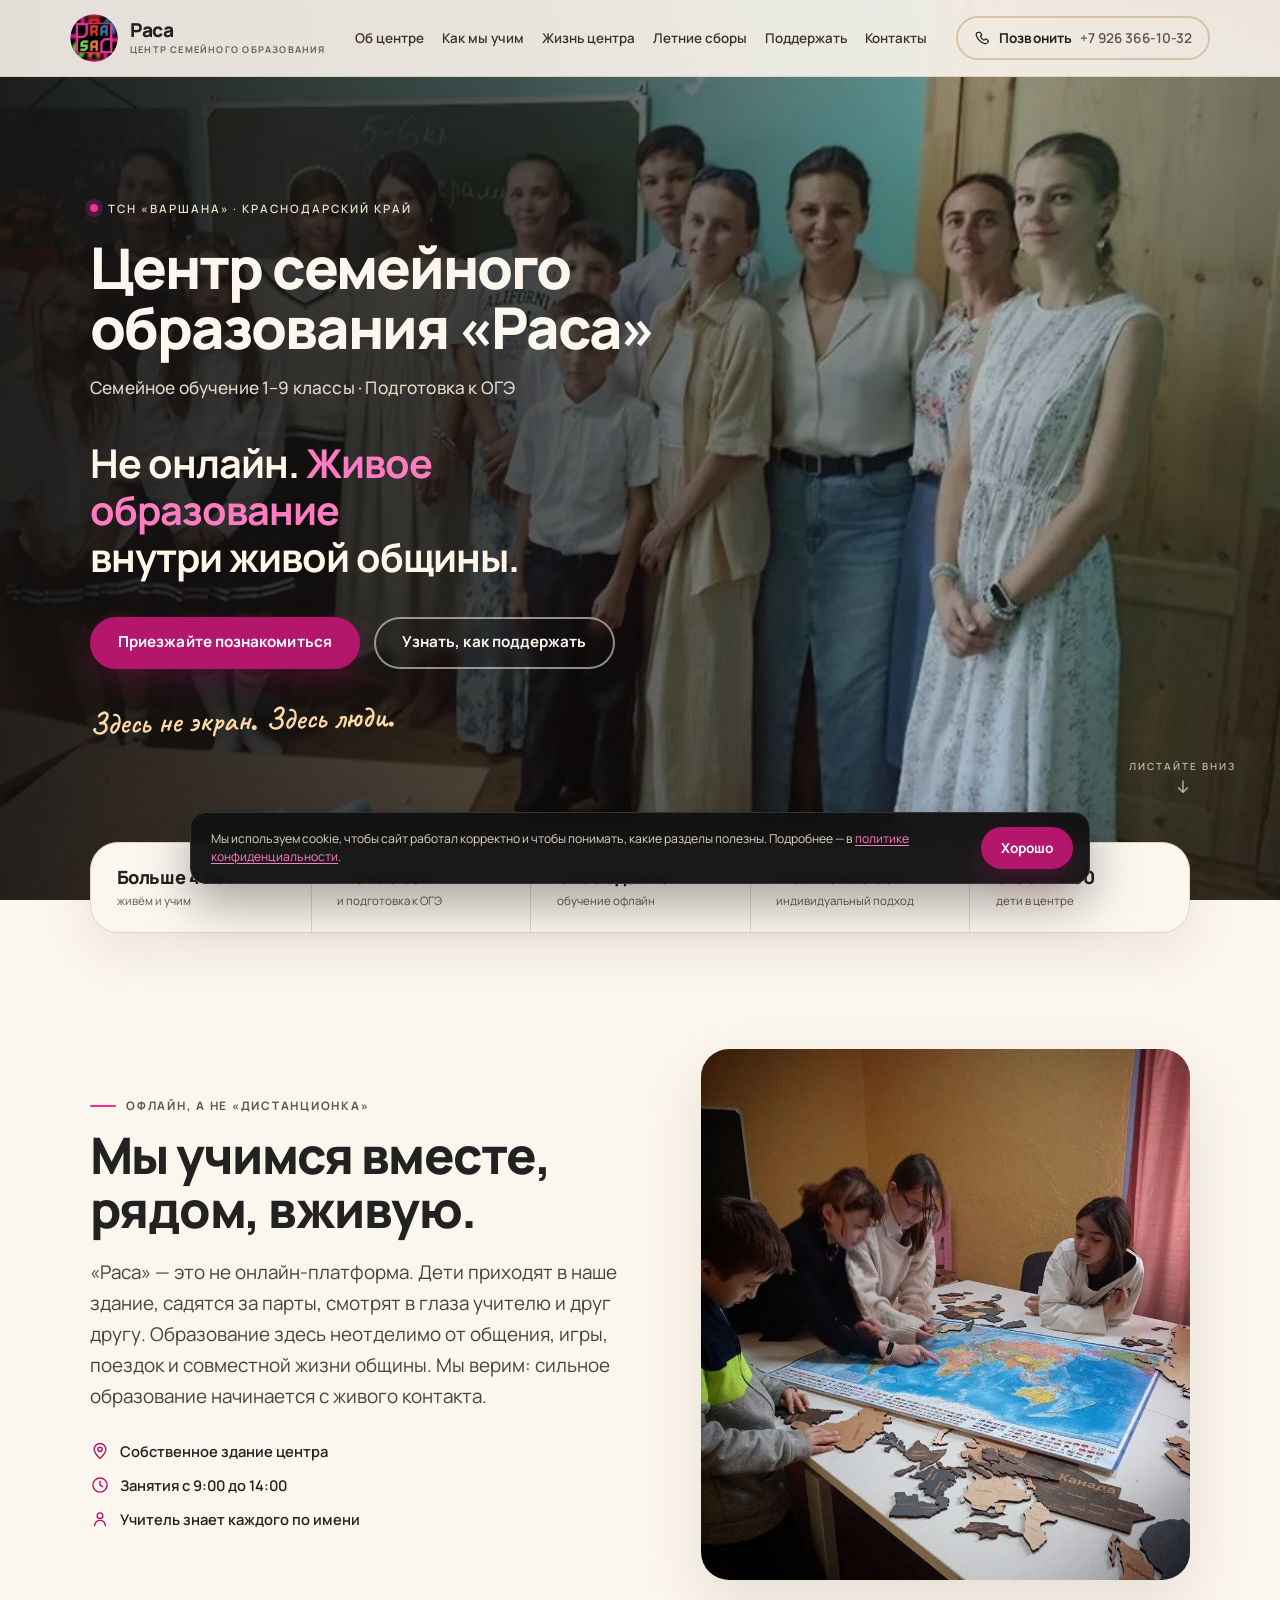
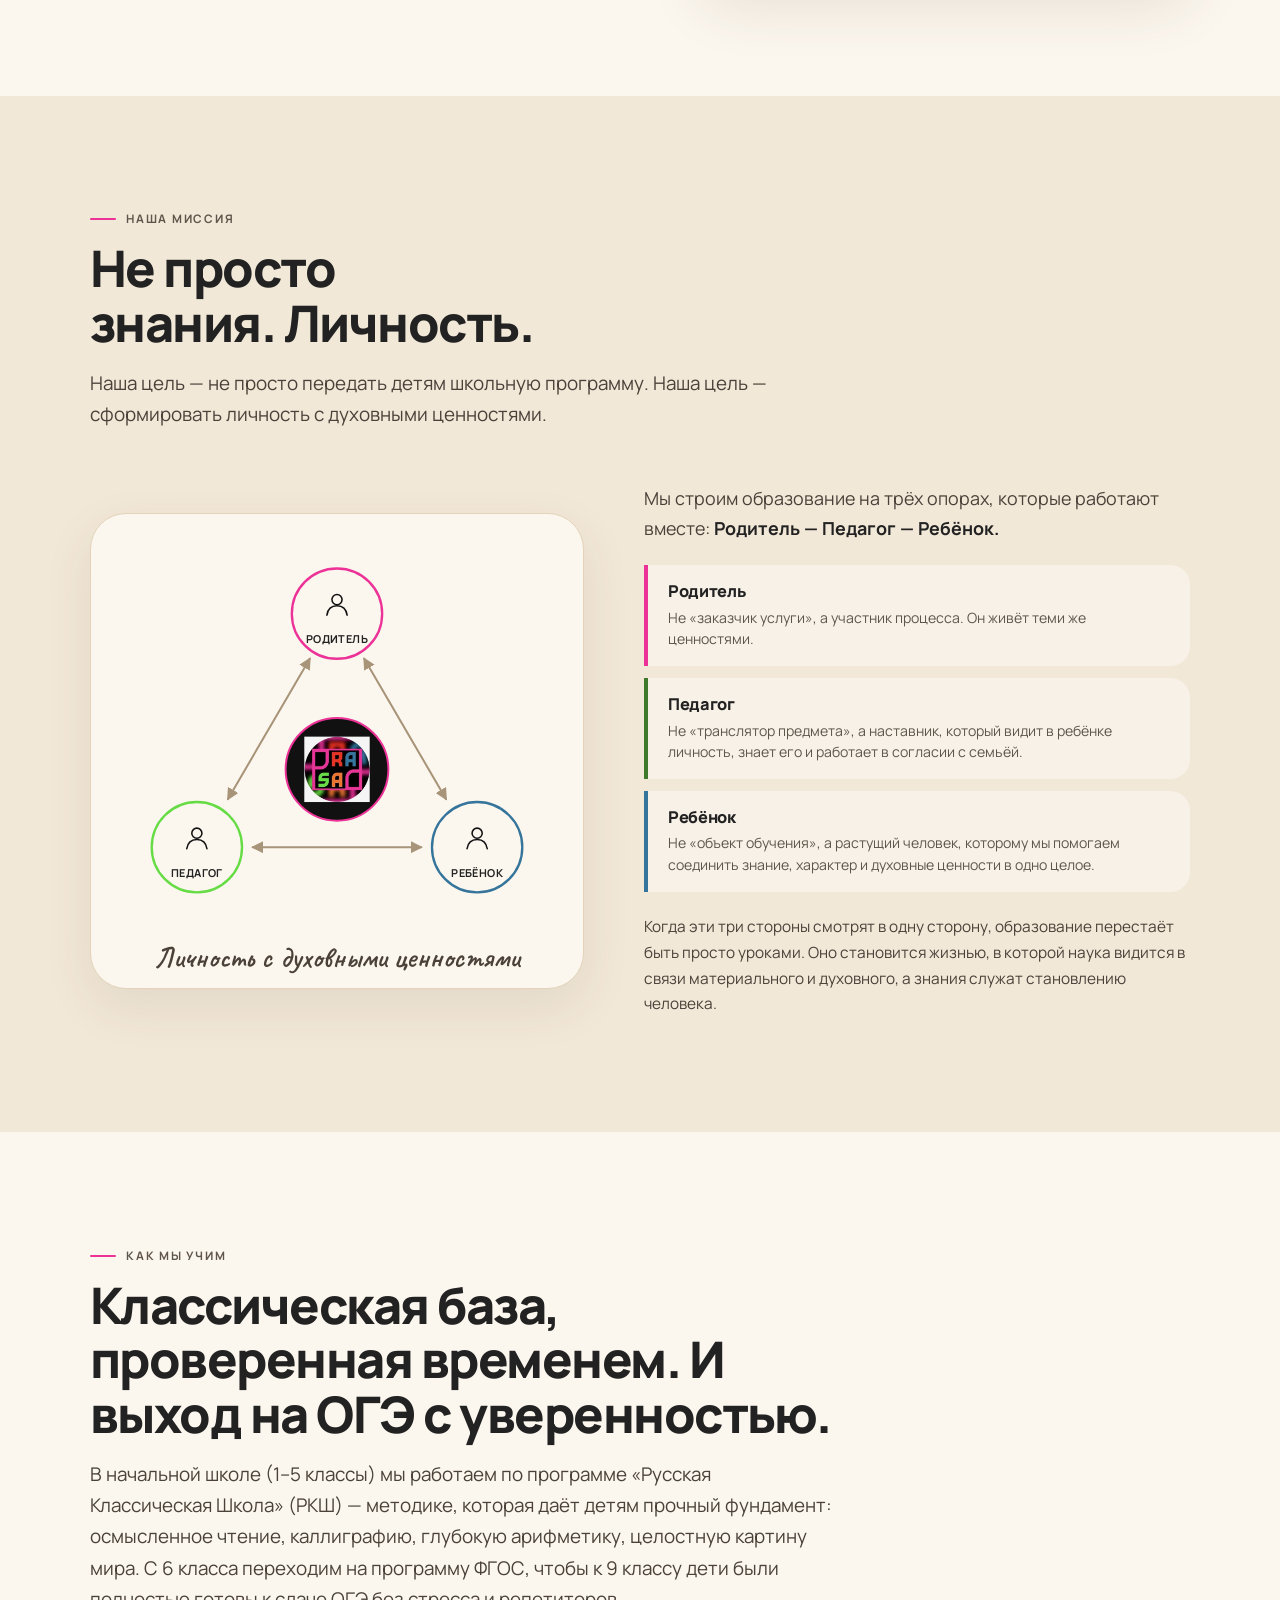
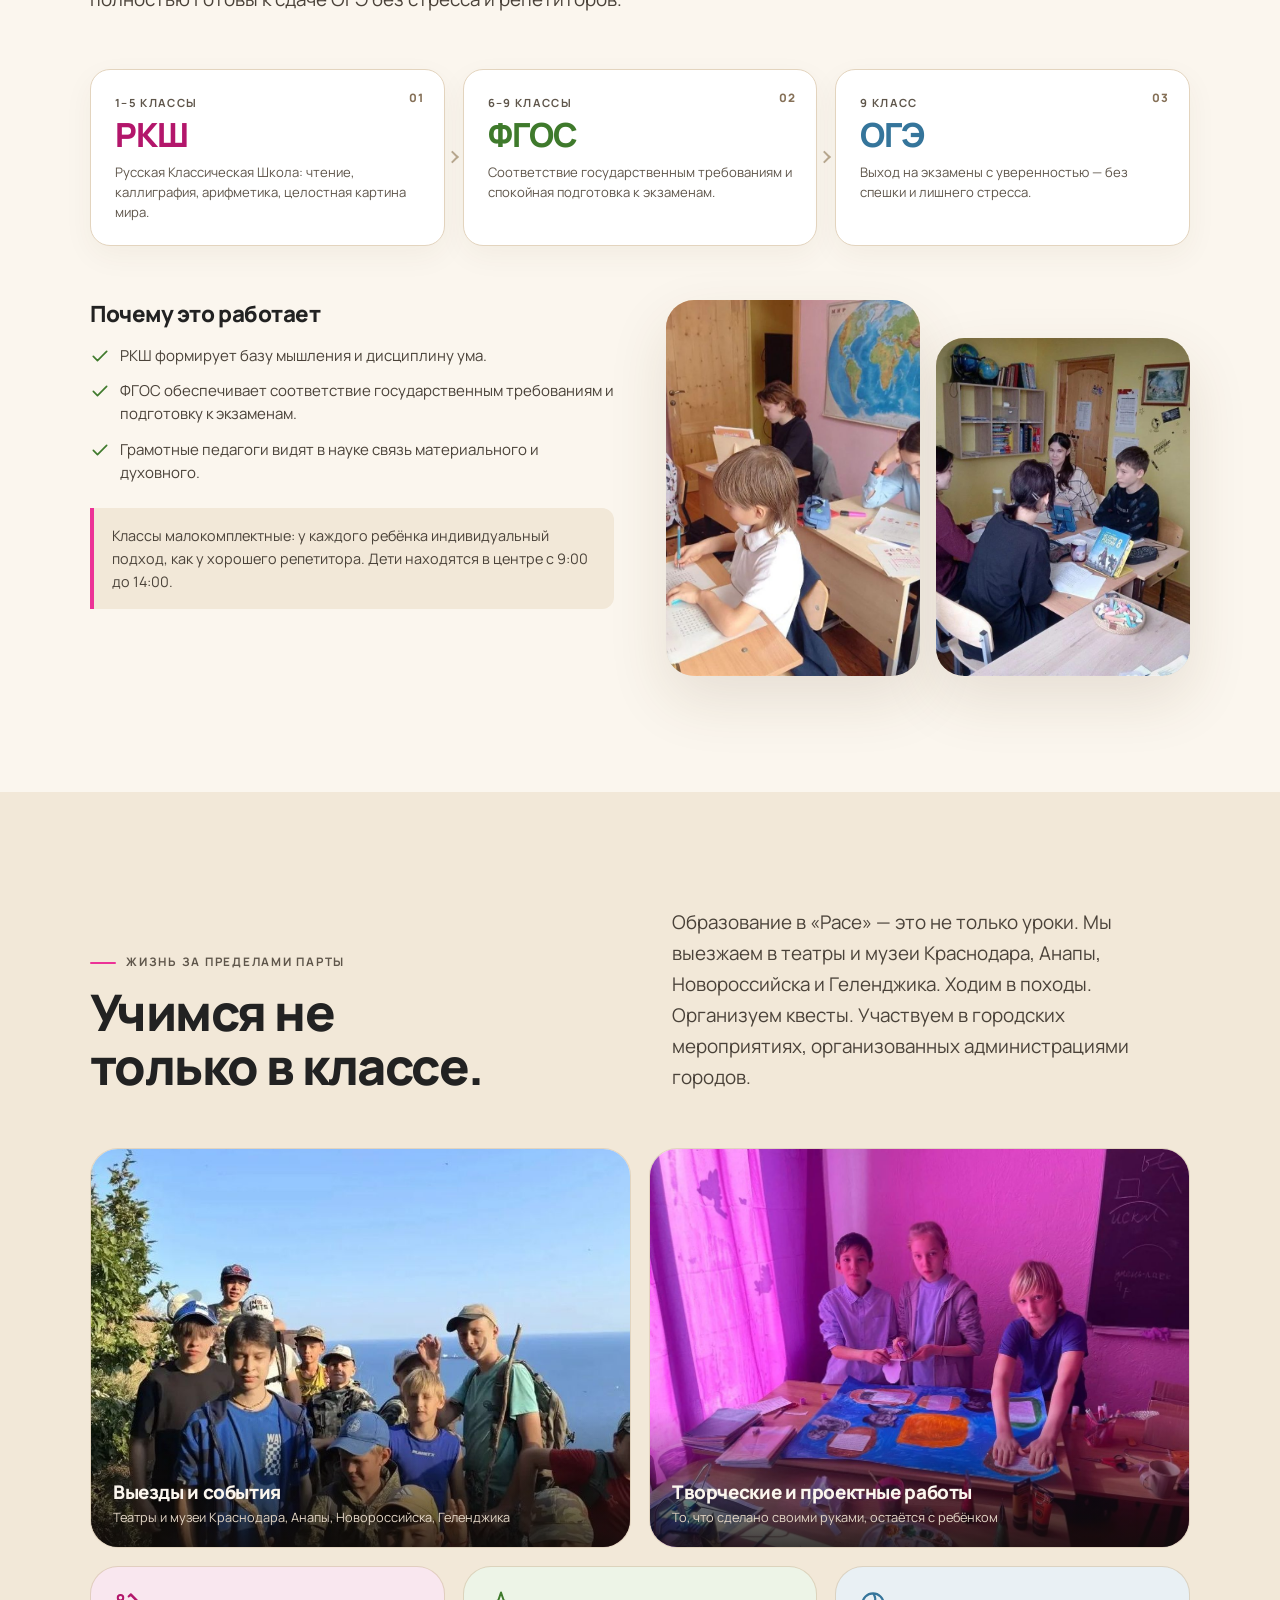
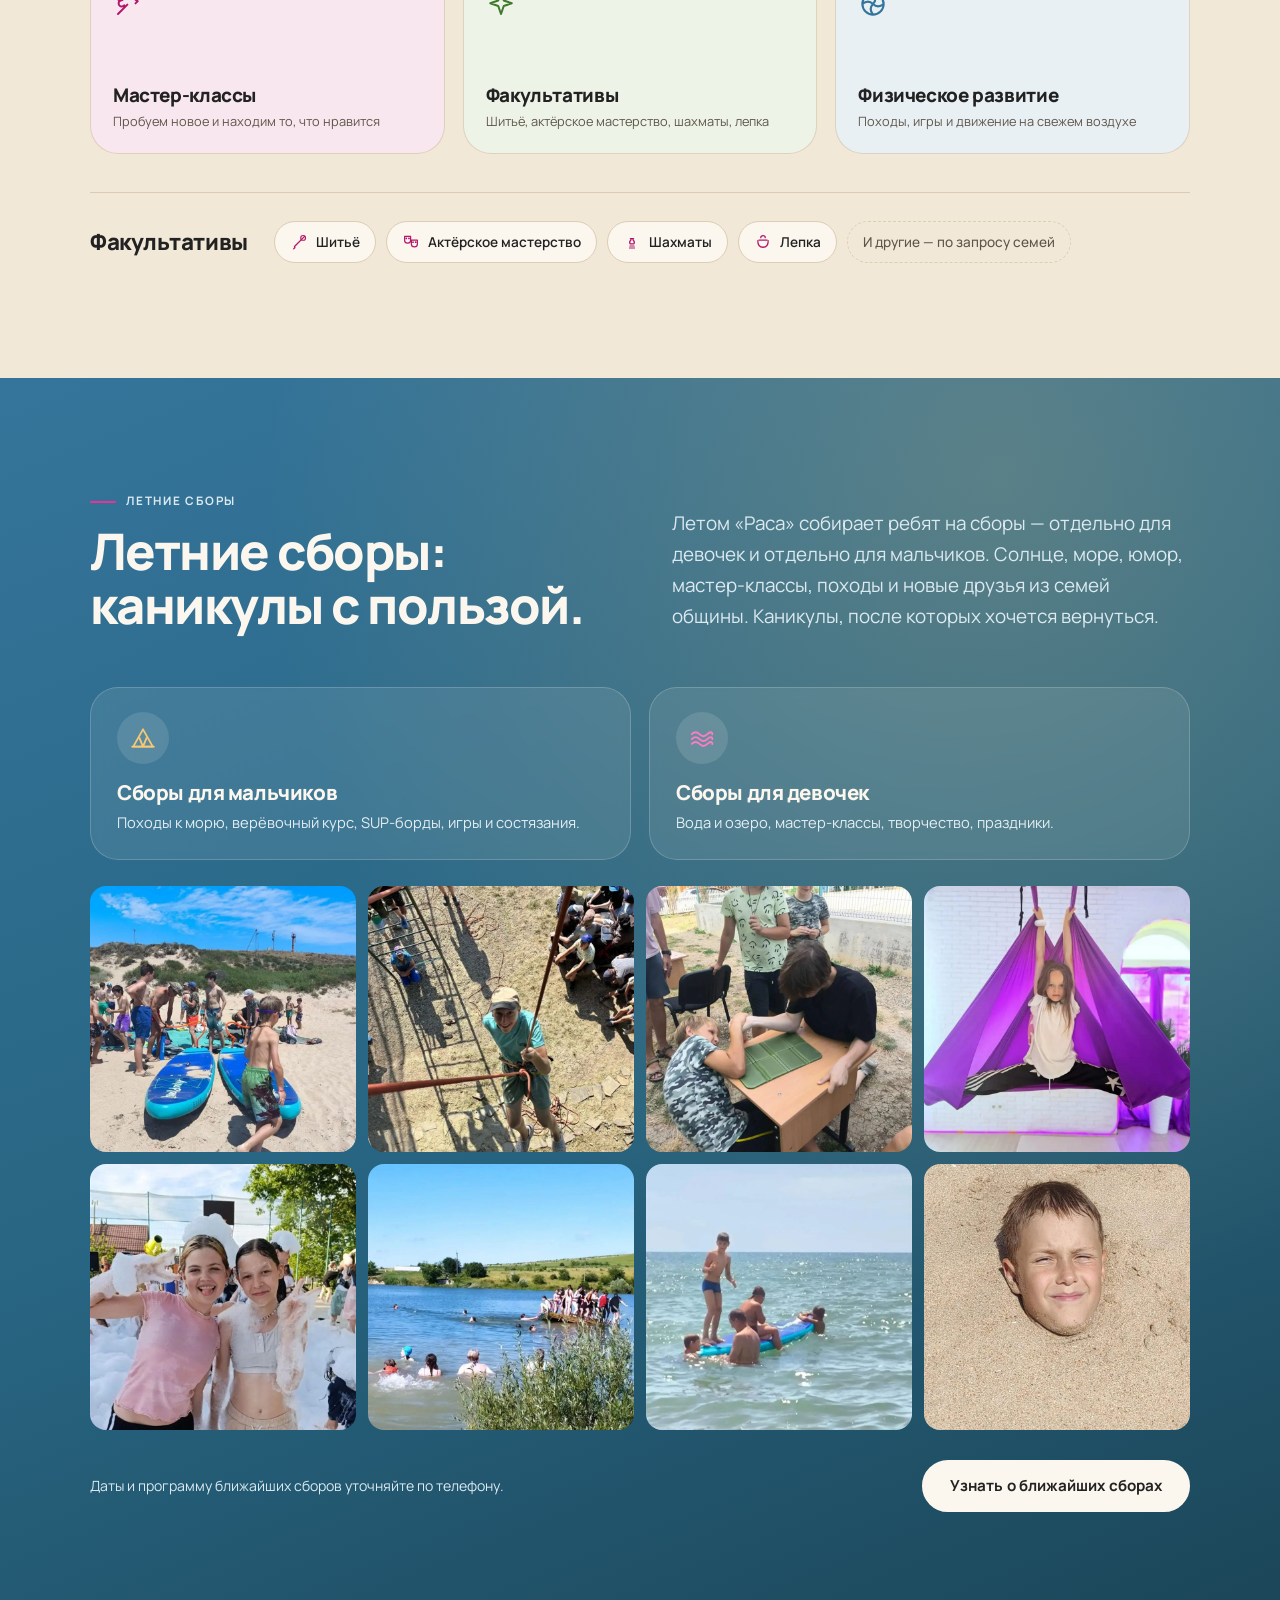
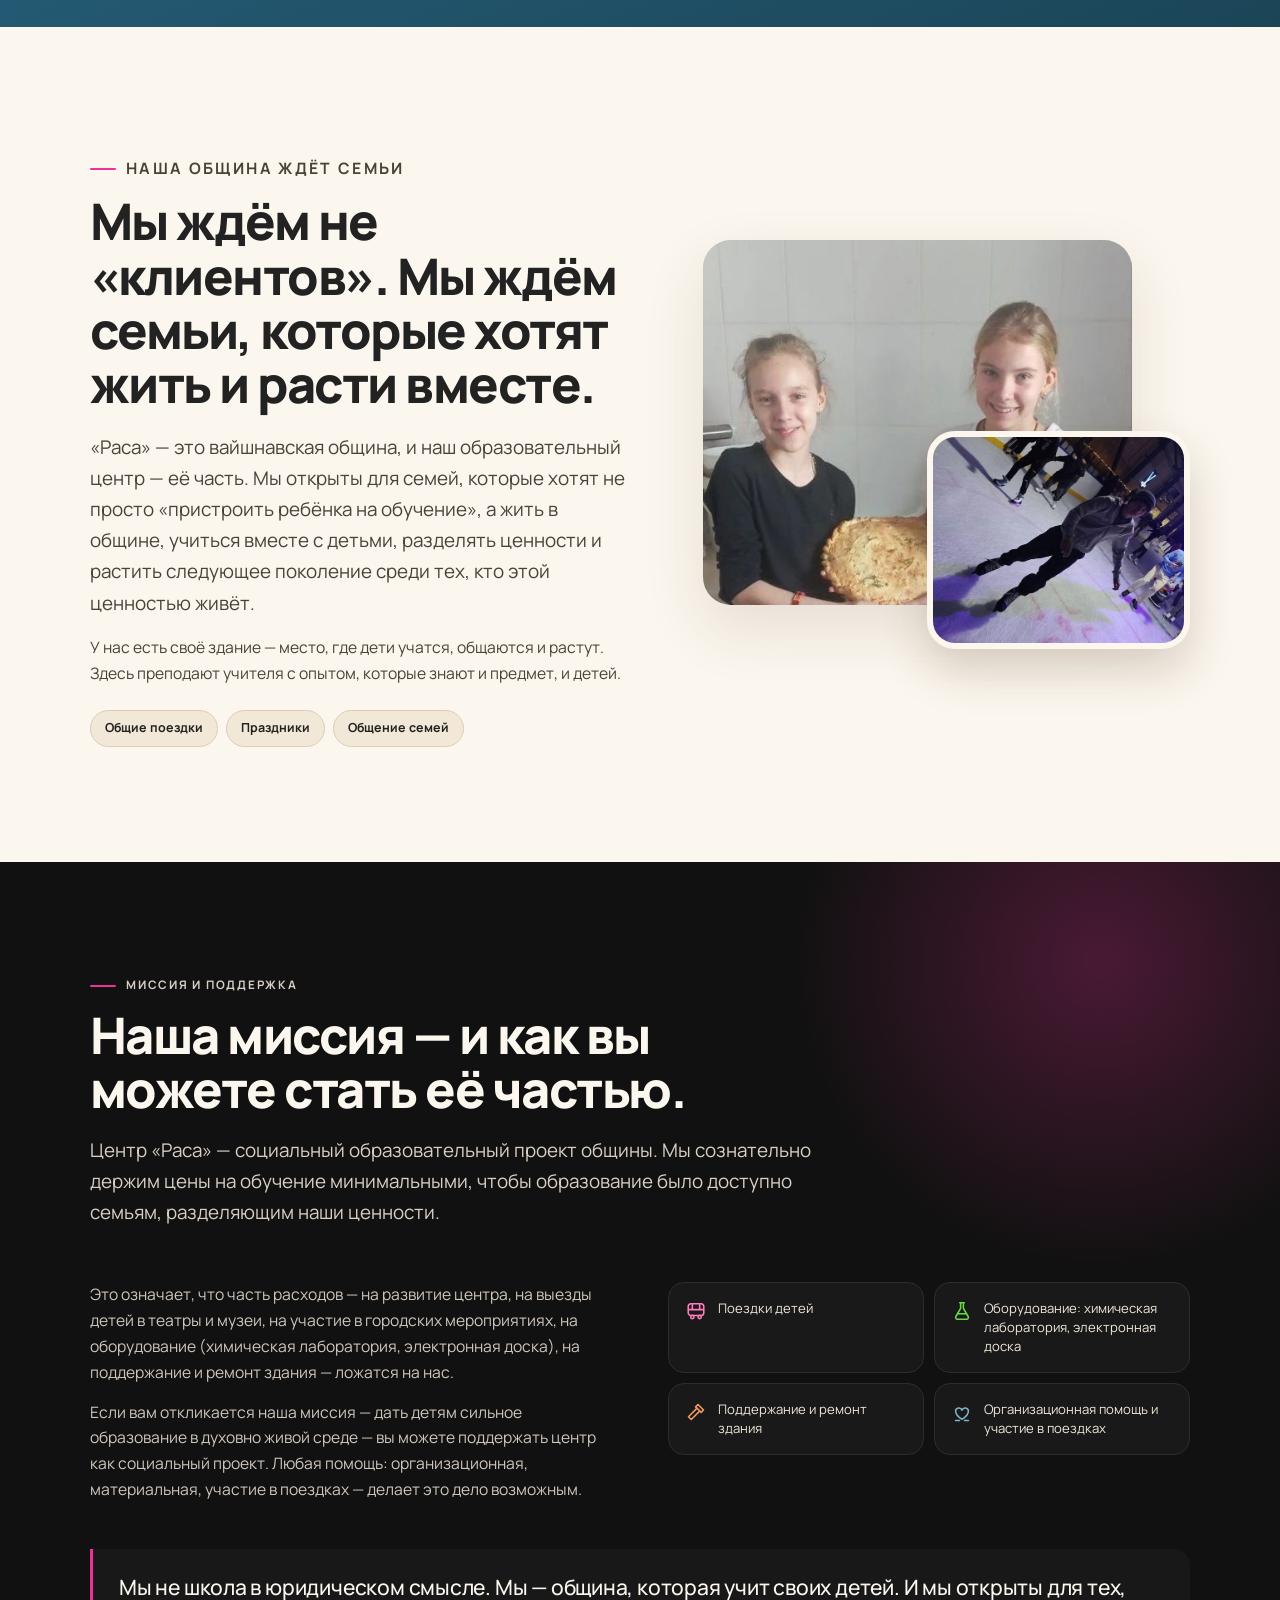
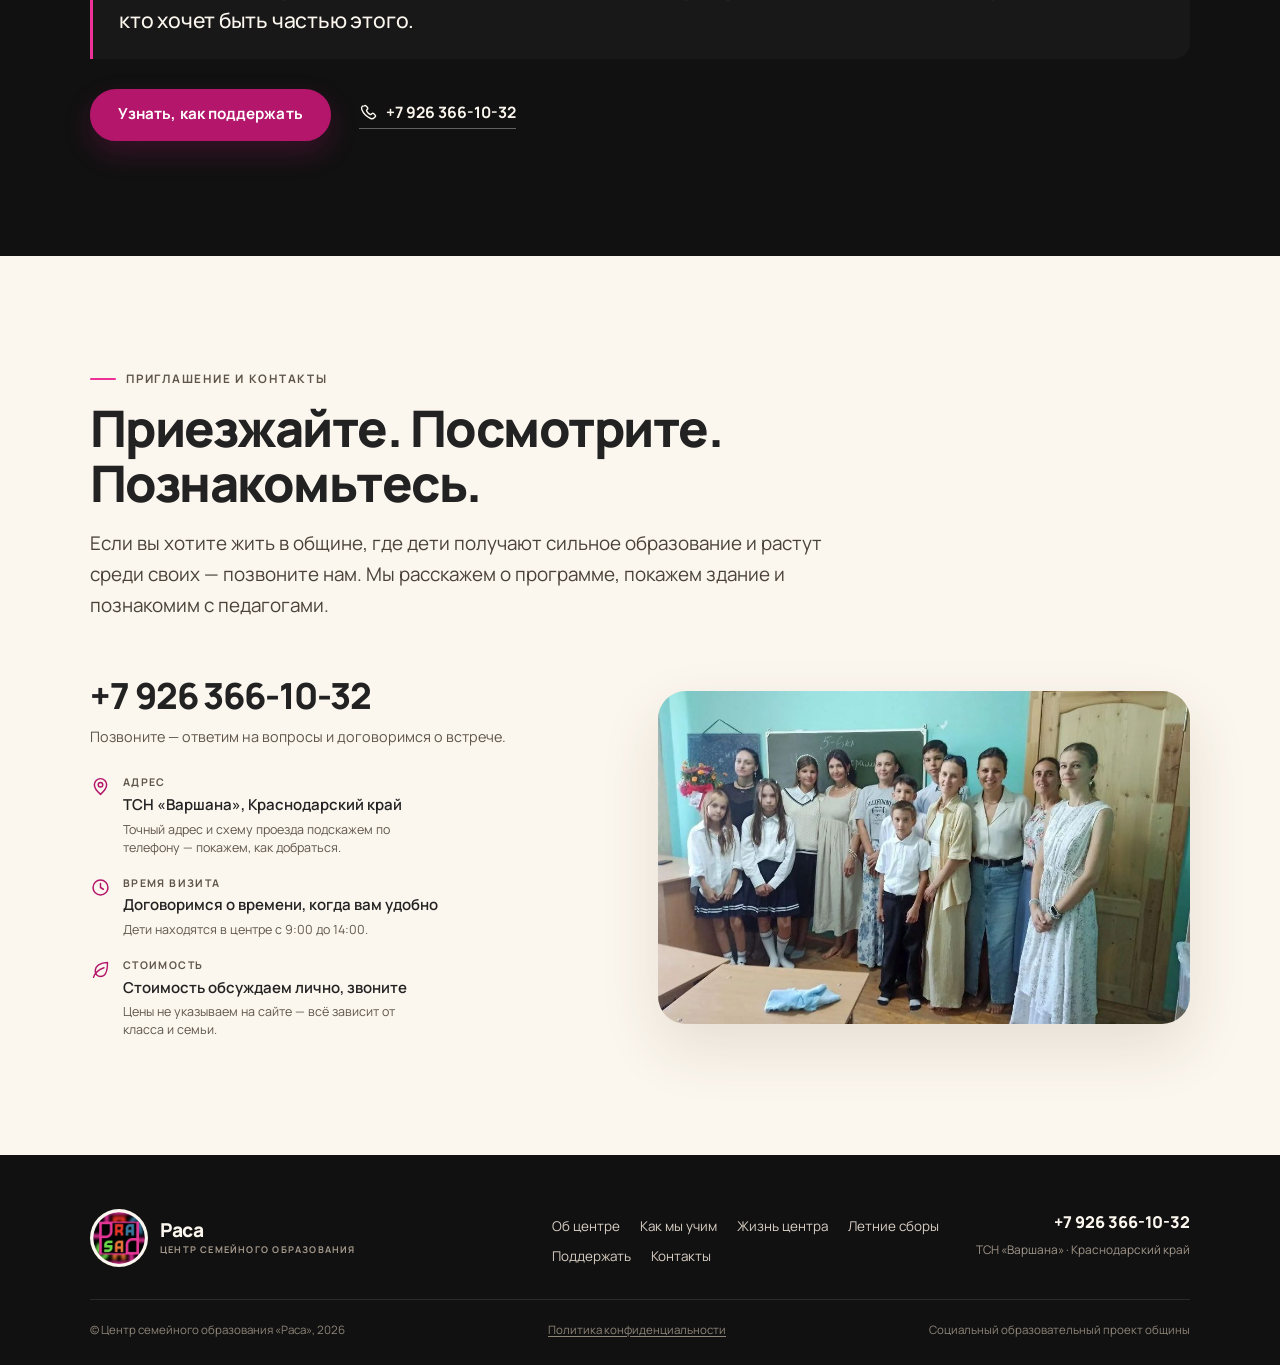
==== commit ff0891b6: "Убрать подписи на фото и подчёркивание в первом блоке" ====
--- a/index.html
+++ b/index.html
@@ -5,7 +5,7 @@
   <meta name="viewport" content="width=device-width, initial-scale=1">
   <title>Центр семейного образования «Раса» — офлайн-обучение 1–9 классы, ТСН «Варшана»</title>
   <meta name="description" content="«Раса» — центр семейного образования в ТСН «Варшана», Краснодарский край. Офлайн-обучение детей 1–9 классов: РКШ, ФГОС, подготовка к ОГЭ, факультативы, поездки и летние сборы.">
-  <link rel="canonical" href="https://rasa-center.ru/">
+  <link rel="canonical" href="https://njiijnokiio-debug.github.io/rasa-center/">
   <meta name="theme-color" content="#FBF6EE">
   <meta name="format-detection" content="telephone=no">
 
@@ -14,17 +14,17 @@
   <meta property="og:site_name" content="Центр семейного образования «Раса»">
   <meta property="og:title" content="Центр семейного образования «Раса»">
   <meta property="og:description" content="Не онлайн. Живое образование внутри живой общины. Офлайн-обучение 1–9 классы, подготовка к ОГЭ, факультативы и летние сборы в ТСН «Варшана».">
-  <meta property="og:url" content="https://rasa-center.ru/">
-  <meta property="og:image" content="https://rasa-center.ru/assets/og-cover.jpg">
+  <meta property="og:url" content="https://njiijnokiio-debug.github.io/rasa-center/">
+  <meta property="og:image" content="https://njiijnokiio-debug.github.io/rasa-center/assets/og-cover.jpg">
   <meta property="og:image:width" content="1200">
   <meta property="og:image:height" content="630">
   <meta property="og:image:alt" content="Центр семейного образования «Раса» — здесь не экран, здесь люди">
   <meta name="twitter:card" content="summary_large_image">
   <meta name="twitter:title" content="Центр семейного образования «Раса»">
   <meta name="twitter:description" content="Не онлайн. Живое образование внутри живой общины. ТСН «Варшана», Краснодарский край.">
-  <meta name="twitter:image" content="https://rasa-center.ru/assets/og-cover.jpg">
-
-  <link rel="icon" type="image/svg+xml" href="favicon.svg">
+  <meta name="twitter:image" content="https://njiijnokiio-debug.github.io/rasa-center/assets/og-cover.jpg">
+
+  <link rel="icon" type="image/png" href="favicon.png">
   <link rel="apple-touch-icon" href="assets/apple-touch-icon.png">
   <link rel="manifest" href="site.webmanifest">
 
@@ -39,9 +39,9 @@
     "name": "Центр семейного образования «Раса»",
     "alternateName": "Раса",
     "description": "Офлайн-центр семейного образования для детей 1–9 классов в ТСН «Варшана», Краснодарский край. Начальная школа по программе «Русская Классическая Школа», средняя — по ФГОС, подготовка к ОГЭ.",
-    "url": "https://rasa-center.ru/",
-    "logo": "https://rasa-center.ru/assets/logo.png",
-    "image": "https://rasa-center.ru/assets/og-cover.jpg",
+    "url": "https://njiijnokiio-debug.github.io/rasa-center/",
+    "logo": "https://njiijnokiio-debug.github.io/rasa-center/assets/logo.png",
+    "image": "https://njiijnokiio-debug.github.io/rasa-center/assets/og-cover.jpg",
     "telephone": "+7-926-366-10-32",
     "address": {
       "@type": "PostalAddress",
@@ -277,9 +277,6 @@
         </div>
         <figure class="photo photo--tall reveal">
           <img src="assets/img/offline.jpg" alt="Ученики центра «Раса» собирают карту мира на уроке географии" width="825" height="897" loading="lazy">
-          <figcaption class="photo__caption">
-            <span class="photo__label">Урок географии</span>
-          </figcaption>
         </figure>
       </div>
     </section>
@@ -438,15 +435,9 @@
           <div class="program__photos">
             <figure class="photo reveal">
               <img src="assets/img/program-1.jpg" alt="Ученики центра «Раса» выполняют задания за партами на уроке" width="675" height="900" loading="lazy">
-              <figcaption class="photo__caption">
-                <span class="photo__label">Старшие ученики</span>
-              </figcaption>
             </figure>
             <figure class="photo photo--offset reveal">
               <img src="assets/img/program-2.jpg" alt="Педагог и ученики центра «Раса» разбирают тему за общим столом" width="675" height="900" loading="lazy">
-              <figcaption class="photo__caption">
-                <span class="photo__label">Занятие с педагогом</span>
-              </figcaption>
             </figure>
           </div>
         </div>
@@ -542,28 +533,28 @@
         </div>
 
         <div class="gallery reveal" aria-label="Галерея летних сборов">
-          <button class="gallery__item" type="button" data-lightbox data-caption="Сборы у моря">
+          <button class="gallery__item" type="button" data-lightbox>
             <img src="assets/img/gallery-01.jpg" alt="Ребята готовят SUP-борды на песчаном берегу" width="800" height="800" loading="lazy">
           </button>
-          <button class="gallery__item" type="button" data-lightbox data-caption="Походы и верёвочный курс">
+          <button class="gallery__item" type="button" data-lightbox>
             <img src="assets/img/gallery-02.jpg" alt="Мальчик спускается по верёвке на верёвочном курсе" width="800" height="800" loading="lazy">
           </button>
-          <button class="gallery__item" type="button" data-lightbox data-caption="Игры и состязания">
+          <button class="gallery__item" type="button" data-lightbox>
             <img src="assets/img/gallery-03.jpg" alt="Армрестлинг на свежем воздухе" width="800" height="800" loading="lazy">
           </button>
-          <button class="gallery__item" type="button" data-lightbox data-caption="Сборы для девочек">
+          <button class="gallery__item" type="button" data-lightbox>
             <img src="assets/img/gallery-04.jpg" alt="Девочка занимается на воздушных полотнах" width="800" height="800" loading="lazy">
           </button>
-          <button class="gallery__item" type="button" data-lightbox data-caption="Праздники и сюрпризы">
+          <button class="gallery__item" type="button" data-lightbox>
             <img src="assets/img/gallery-05.jpg" alt="Девочки в пене на летнем празднике" width="800" height="800" loading="lazy">
           </button>
-          <button class="gallery__item" type="button" data-lightbox data-caption="День у воды">
+          <button class="gallery__item" type="button" data-lightbox>
             <img src="assets/img/gallery-06.jpg" alt="Ребята купаются в озере" width="800" height="800" loading="lazy">
           </button>
-          <button class="gallery__item" type="button" data-lightbox data-caption="Каникулы на море">
+          <button class="gallery__item" type="button" data-lightbox>
             <img src="assets/img/gallery-07.jpg" alt="Дети катаются на надувном плоту в море" width="800" height="800" loading="lazy">
           </button>
-          <button class="gallery__item" type="button" data-lightbox data-caption="Каникулы с пользой">
+          <button class="gallery__item" type="button" data-lightbox>
             <img src="assets/img/gallery-08.jpg" alt="Мальчик, закопанный в песок, улыбается" width="800" height="800" loading="lazy">
           </button>
         </div>
@@ -592,9 +583,6 @@
         <div class="community__media reveal">
           <figure class="photo photo--main">
             <img src="assets/img/community-main.jpg" alt="Ученицы центра «Раса» с пирогом, испечённым на мастер-классе" width="496" height="422" loading="lazy">
-            <figcaption class="photo__caption">
-              <span class="photo__label">Мастер-классы</span>
-            </figcaption>
           </figure>
           <figure class="photo photo--floating">
             <img src="assets/img/community-float.jpg" alt="Дети и взрослые на катке во время общей поездки" width="604" height="495" loading="lazy">
@@ -697,9 +685,6 @@
 
           <figure class="photo contact__photo reveal">
             <img src="assets/img/contact.jpg" alt="Педагоги и ученики центра «Раса»" width="990" height="619" loading="lazy">
-            <figcaption class="photo__caption">
-              <span class="photo__label">Педагоги и ученики центра</span>
-            </figcaption>
           </figure>
         </div>
       </div>
@@ -761,8 +746,6 @@
         <svg class="icon" aria-hidden="true"><use href="#i-chevron-right"/></svg>
       </button>
     </div>
-    <p class="lightbox__caption" id="lightbox-caption"></p>
-    <p class="lightbox__hint">Фотографии центра будут добавлены после согласования с родителями</p>
   </dialog>
 
   <script src="script.js" defer></script>
--- a/styles.css
+++ b/styles.css
@@ -216,12 +216,6 @@
 
 .accent {
   color: var(--pink-soft);
-  position: relative;
-  background-image: url("data:image/svg+xml,%3Csvg xmlns='http://www.w3.org/2000/svg' width='240' height='12' viewBox='0 0 240 12'%3E%3Cpath d='M2 8c40-8 80 4 118-2s78 2 118-2' fill='none' stroke='%23EC3297' stroke-width='4' stroke-linecap='round'/%3E%3C/svg%3E");
-  background-repeat: no-repeat;
-  background-position: 0 100%;
-  background-size: 100% 0.16em;
-  padding-bottom: 0.04em;
 }
 
 /* --------------------------------------------------------------------------
@@ -632,25 +626,6 @@
 }
 .photo:hover img { transform: scale(1.035); }
 .photo--tall img { aspect-ratio: 4 / 4.35; }
-.photo__caption {
-  position: absolute;
-  left: 14px;
-  right: 14px;
-  bottom: 14px;
-  display: flex;
-  flex-direction: column;
-  gap: 1px;
-  padding: 10px 14px;
-  border-radius: 14px;
-  background: rgba(17, 17, 17, 0.62);
-  backdrop-filter: blur(8px);
-  -webkit-backdrop-filter: blur(8px);
-  color: var(--cream);
-  font-size: 0.76rem;
-  line-height: 1.35;
-}
-.photo__label { font-weight: 700; }
-.photo__hint { font-size: 0.64rem; color: #D8CFC4; }
 
 /* --------------------------------------------------------------------------
    Миссия
@@ -1253,8 +1228,6 @@
 .lightbox__nav:hover { background: rgba(17, 13, 10, 0.85); }
 .lightbox__nav--prev { left: 12px; }
 .lightbox__nav--next { right: 12px; }
-.lightbox__caption { padding: 12px 18px 2px; font-size: 0.88rem; text-align: center; }
-.lightbox__hint { padding: 2px 18px 14px; font-size: 0.68rem; color: #8F8578; text-align: center; }
 .lightbox :focus-visible { outline-color: #FFD9A8; }
 
 /* --------------------------------------------------------------------------
@@ -1523,9 +1496,6 @@
     animation: none;
   }
   .cookie .btn { width: 100%; }
-
-  .photo__caption { left: 10px; right: 10px; bottom: 10px; padding: 8px 12px; }
-  .photo__hint { display: none; }
 }
 
 @media (max-width: 340px) {
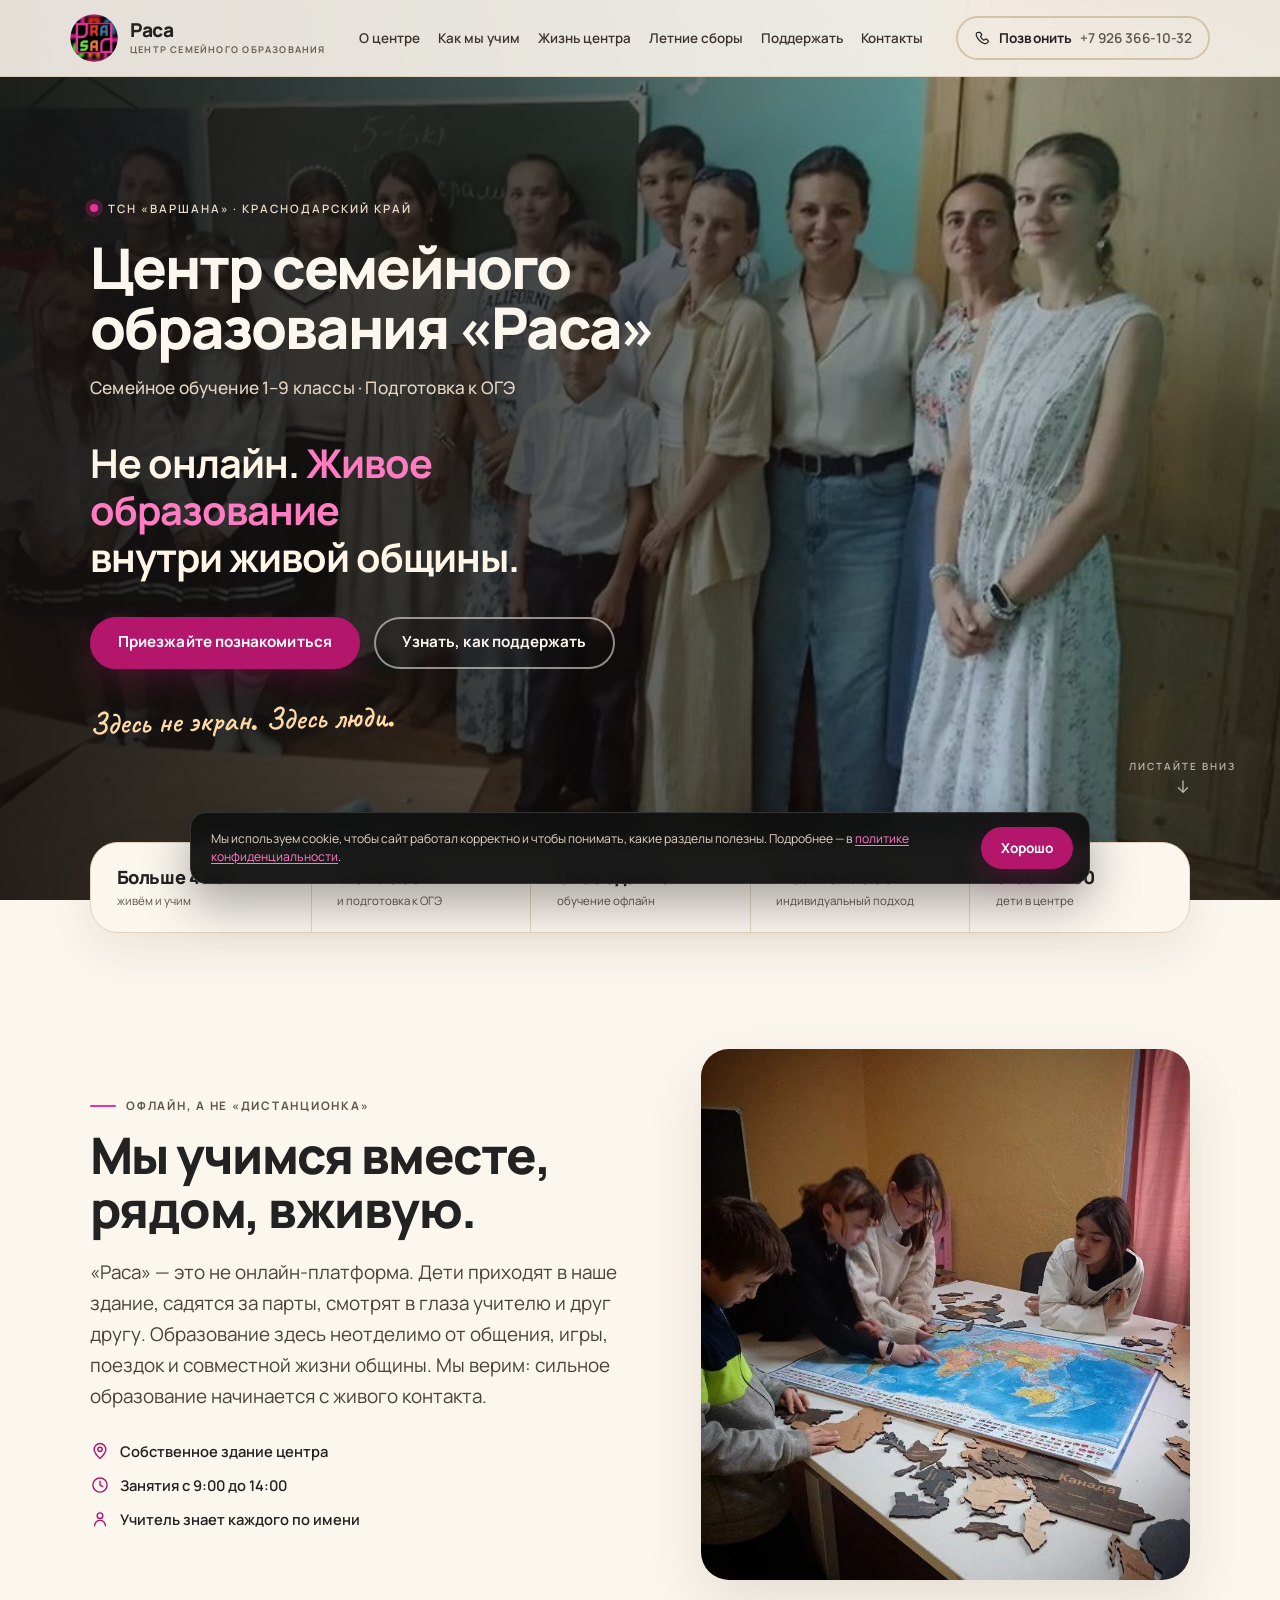
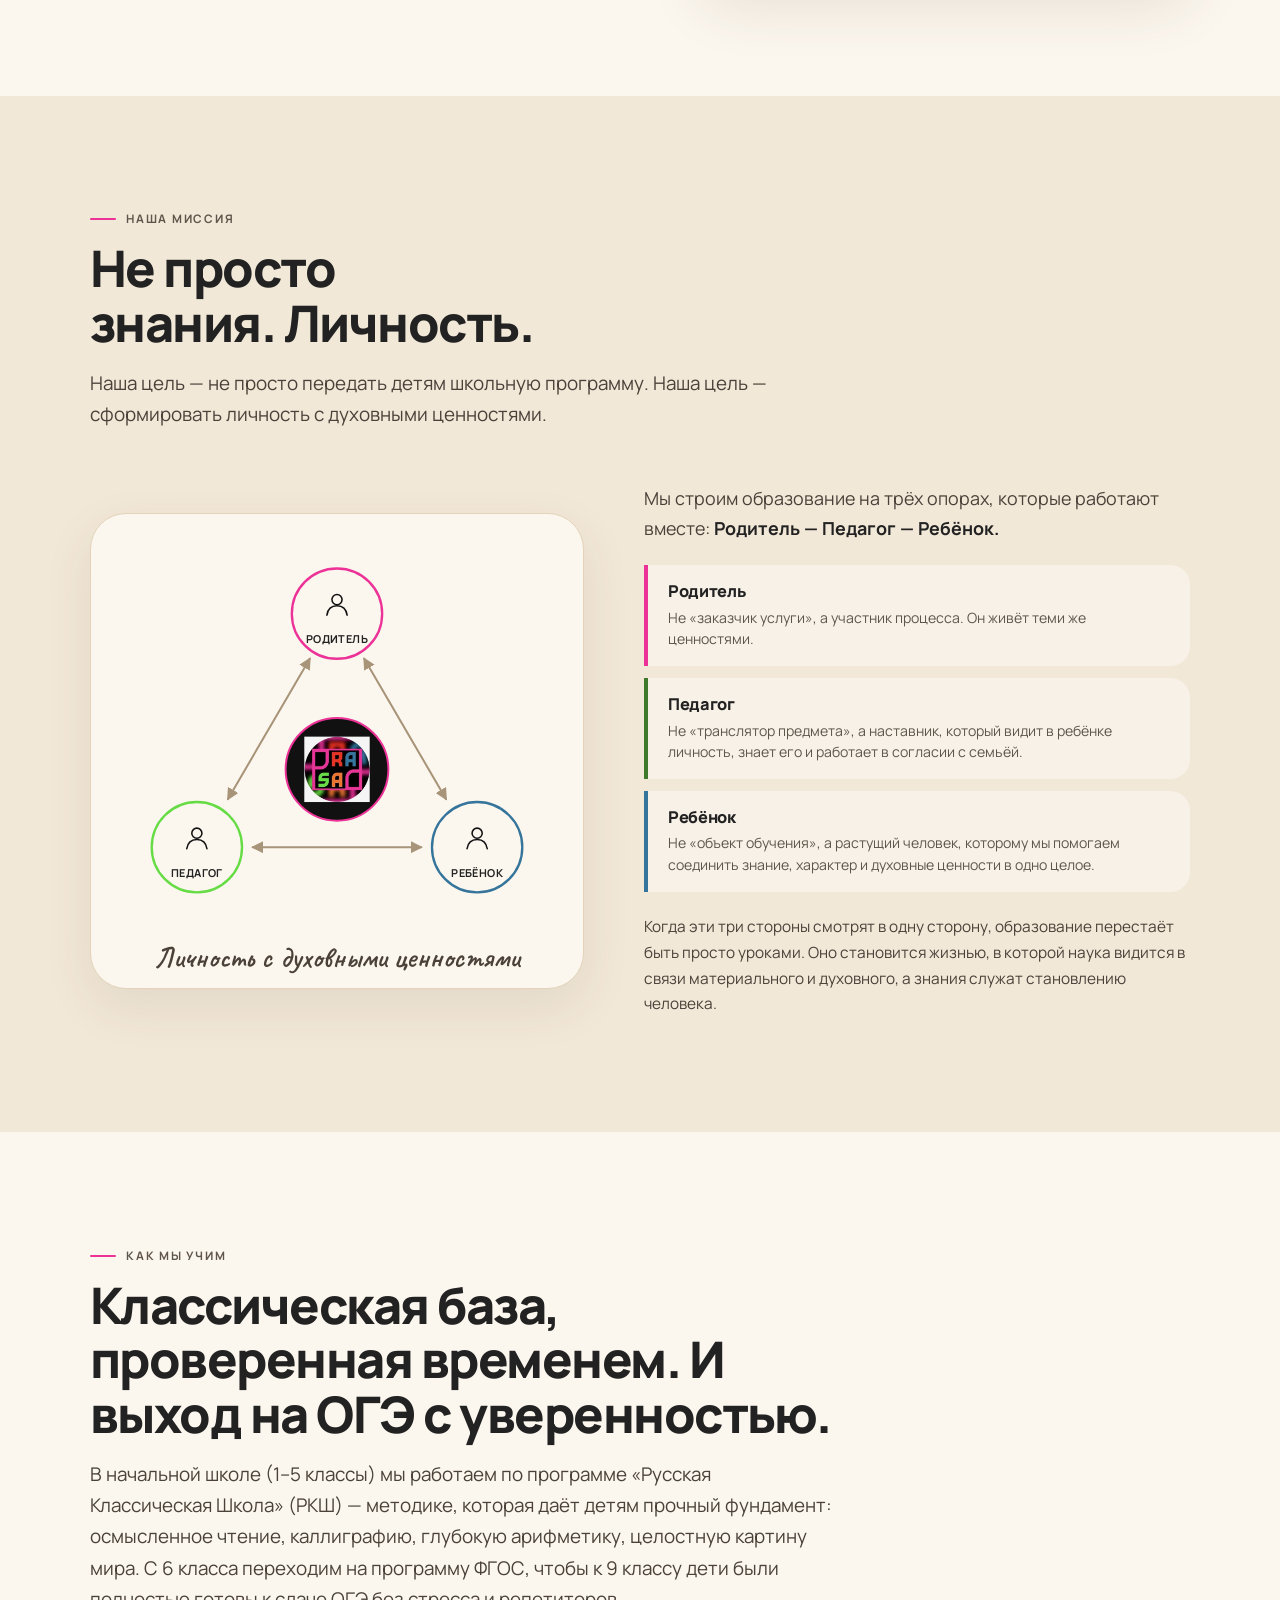
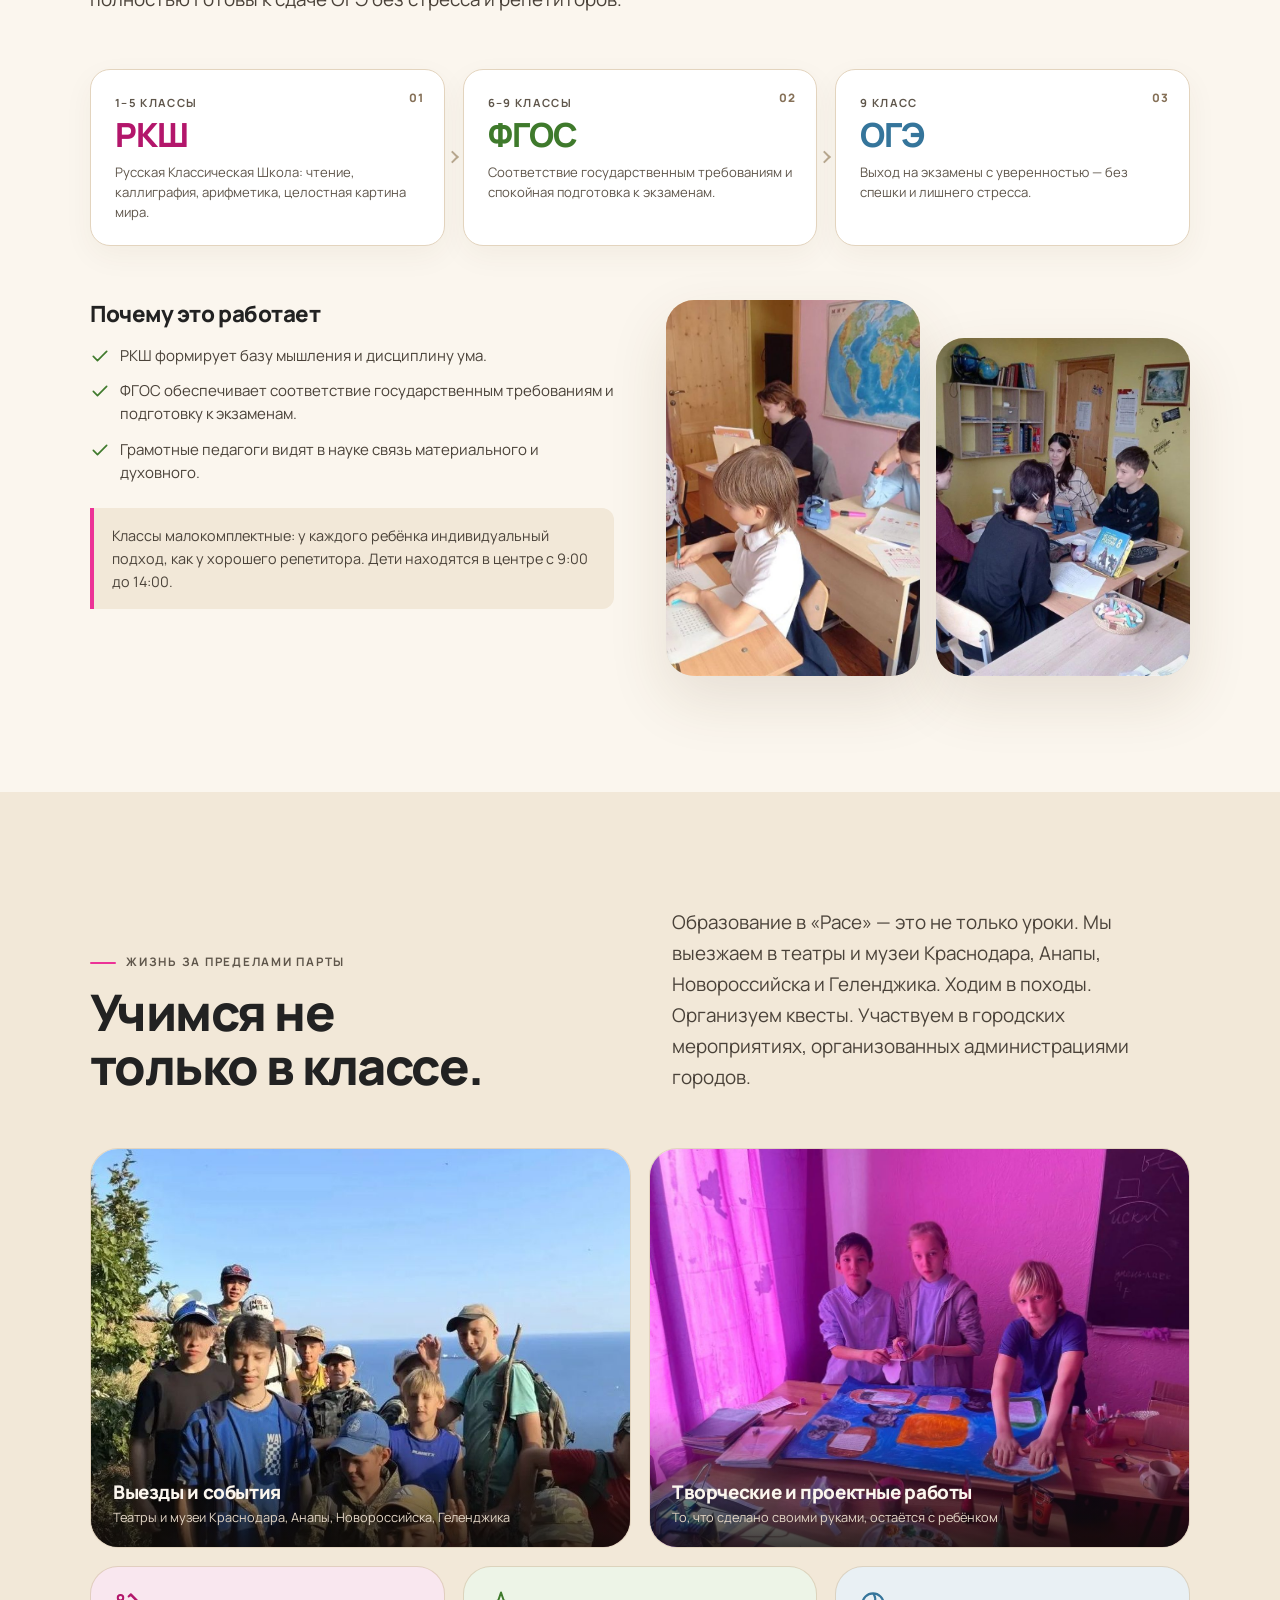
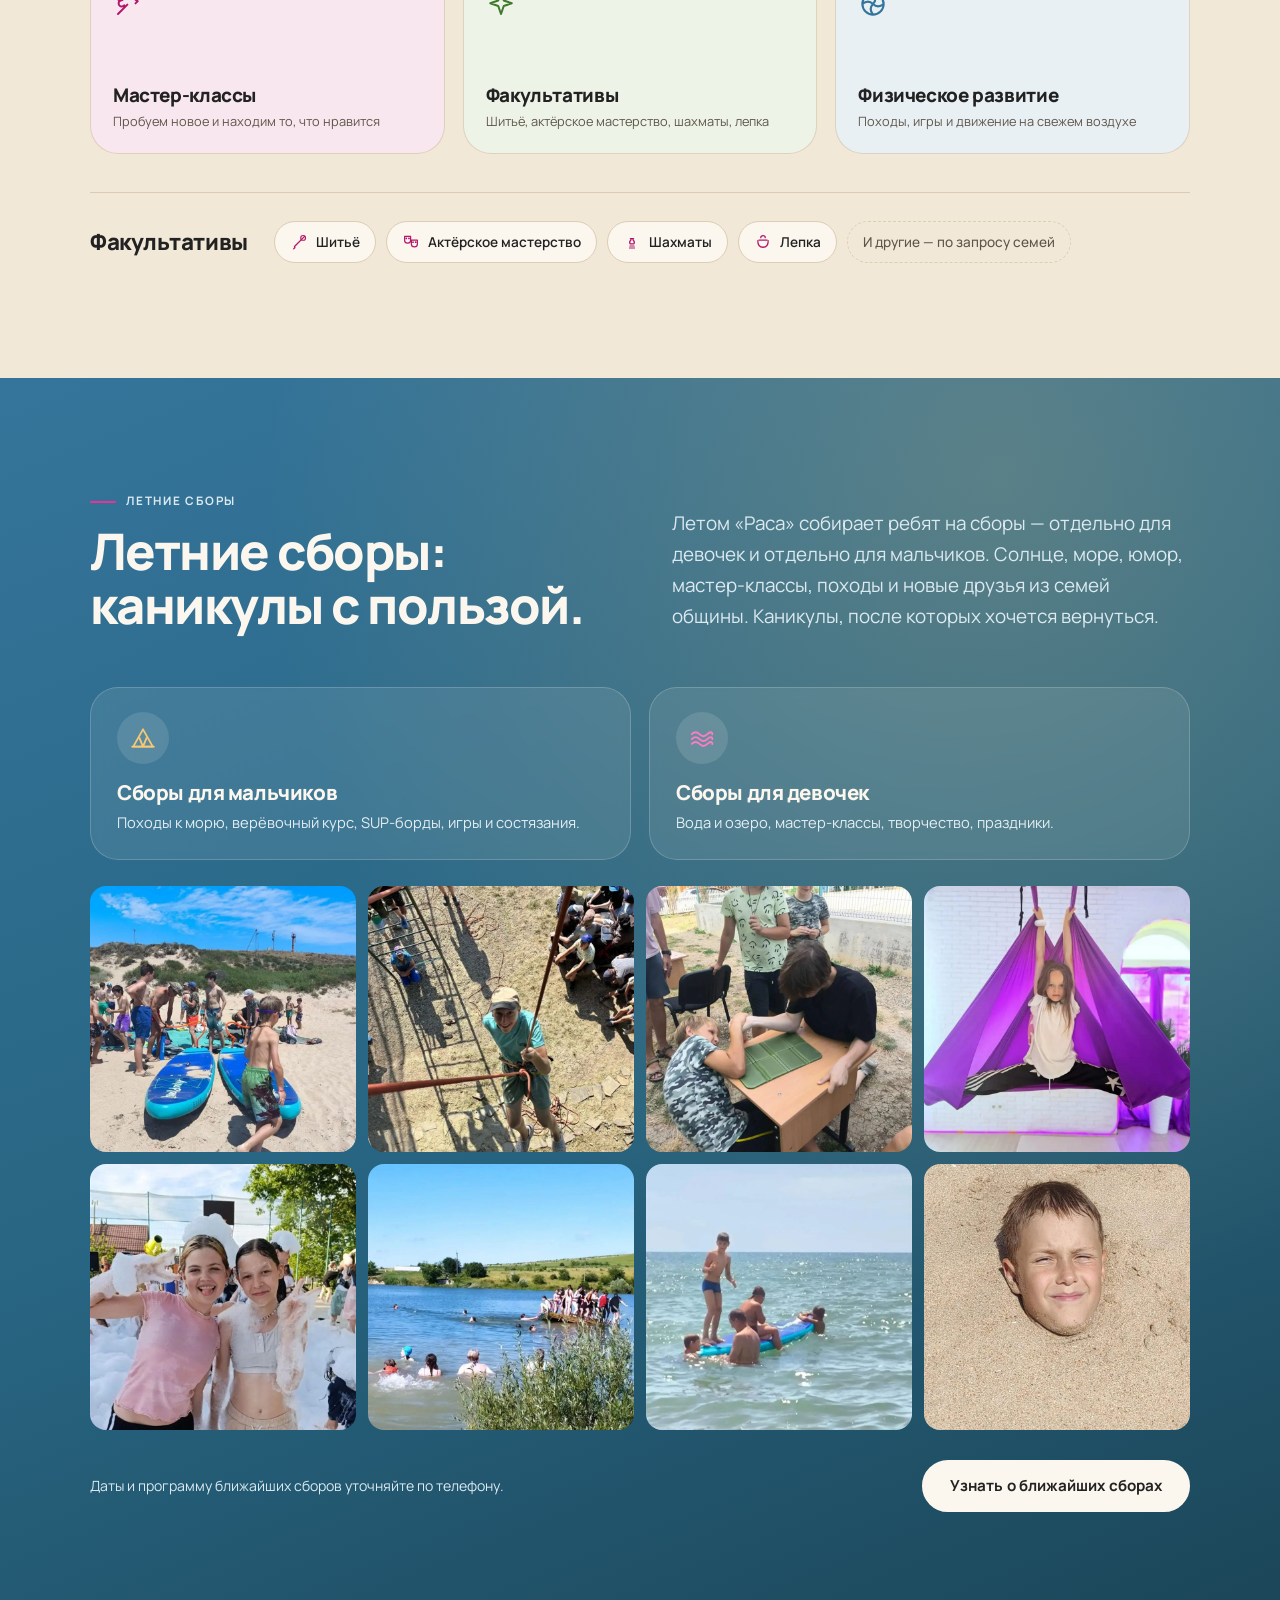
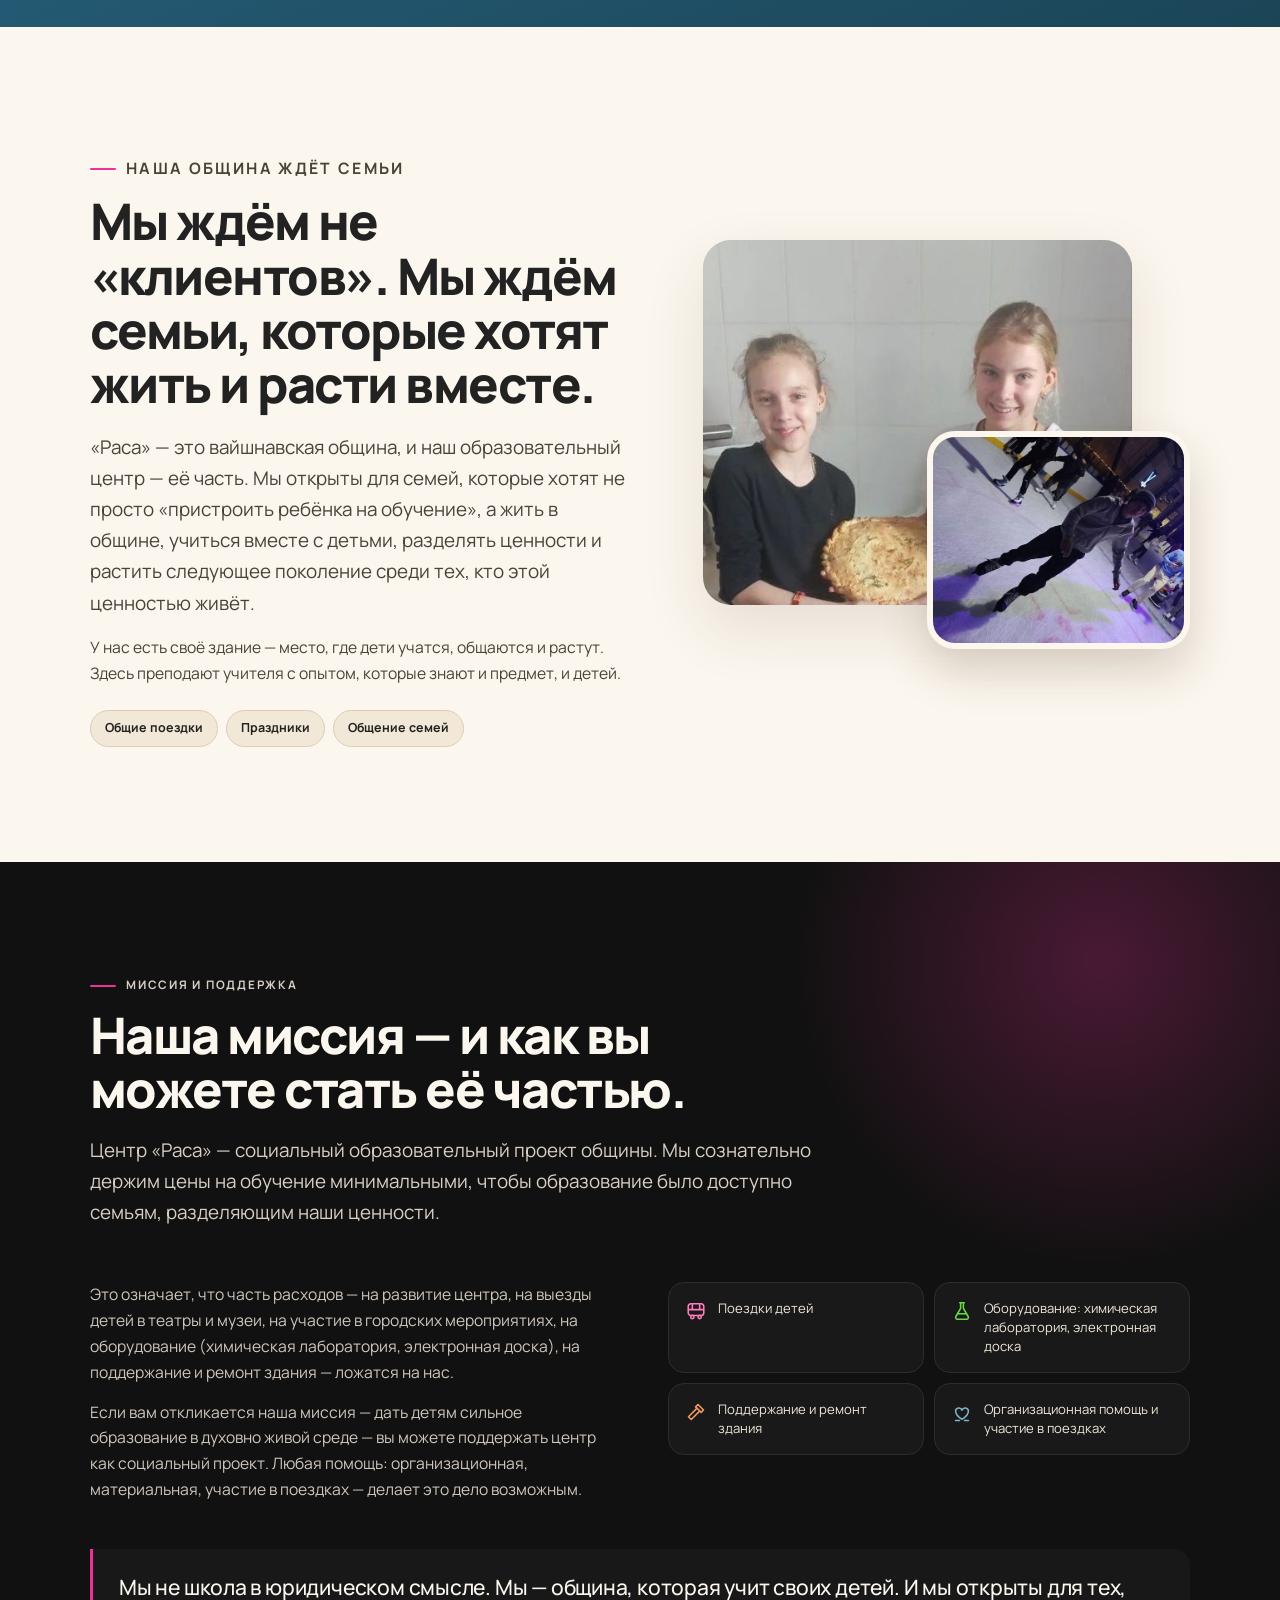
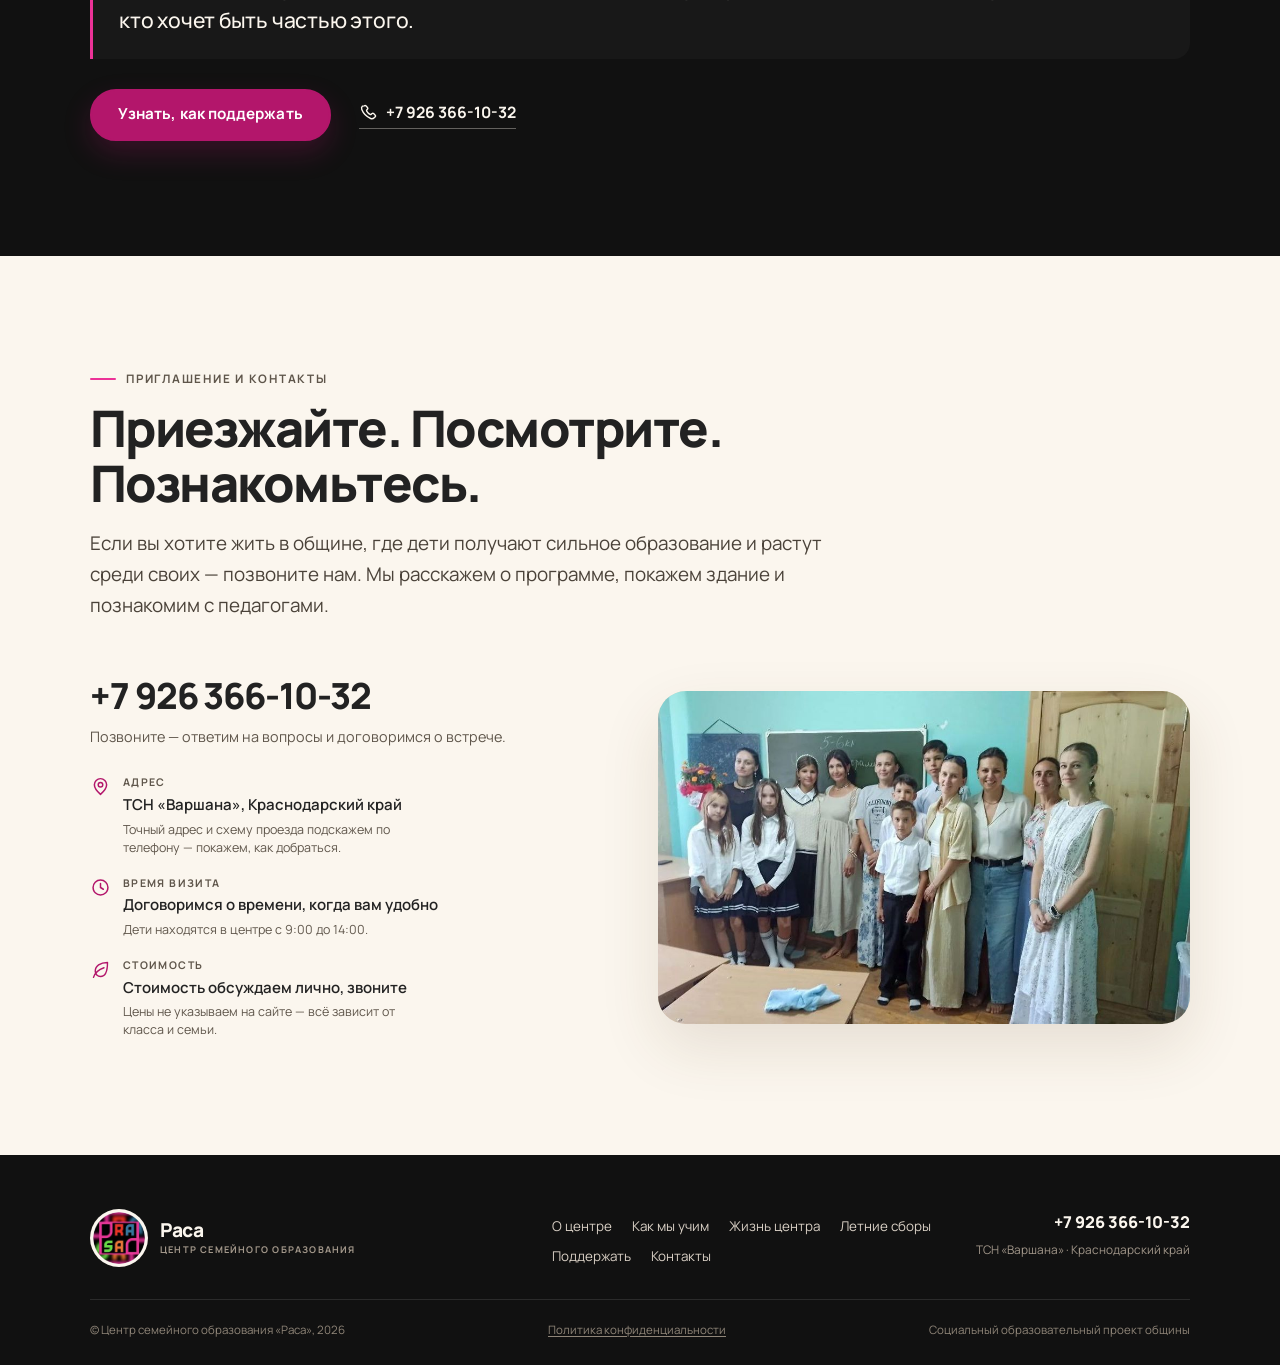
==== commit 21881515: "Исправить «Об центре» на «О центре»" ====
--- a/index.html
+++ b/index.html
@@ -169,7 +169,7 @@
 
       <nav class="nav" aria-label="Основная навигация">
         <ul class="nav__list">
-          <li><a class="nav__link" href="#offline">Об центре</a></li>
+          <li><a class="nav__link" href="#offline">О центре</a></li>
           <li><a class="nav__link" href="#program">Как мы учим</a></li>
           <li><a class="nav__link" href="#life">Жизнь центра</a></li>
           <li><a class="nav__link" href="#summer">Летние сборы</a></li>
@@ -195,7 +195,7 @@
     <div class="mobile-menu" id="mobile-menu" hidden>
       <nav aria-label="Мобильная навигация">
         <ul class="mobile-menu__list">
-          <li><a href="#offline">Об центре</a></li>
+          <li><a href="#offline">О центре</a></li>
           <li><a href="#program">Как мы учим</a></li>
           <li><a href="#life">Жизнь центра</a></li>
           <li><a href="#summer">Летние сборы</a></li>
@@ -703,7 +703,7 @@
         </a>
 
         <nav class="footer__nav" aria-label="Навигация в подвале">
-          <a href="#offline">Об центре</a>
+          <a href="#offline">О центре</a>
           <a href="#program">Как мы учим</a>
           <a href="#life">Жизнь центра</a>
           <a href="#summer">Летние сборы</a>
